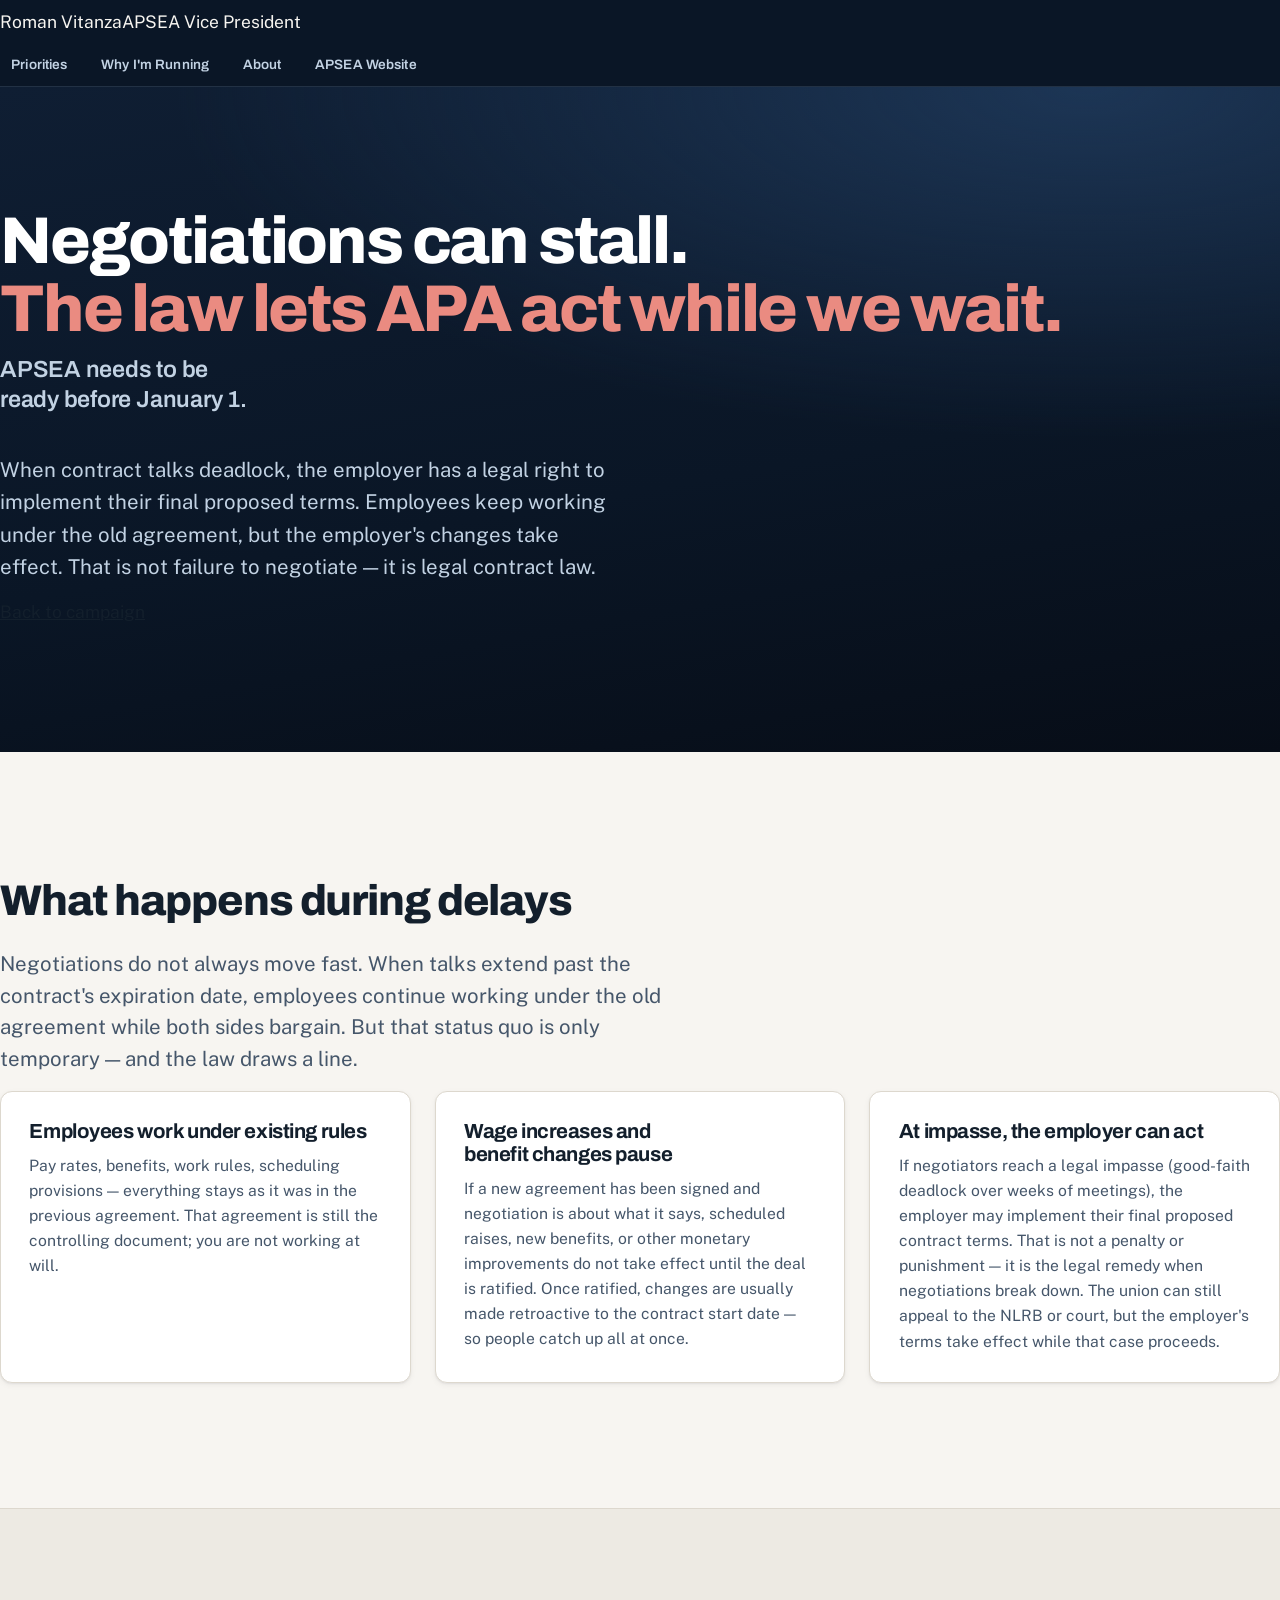
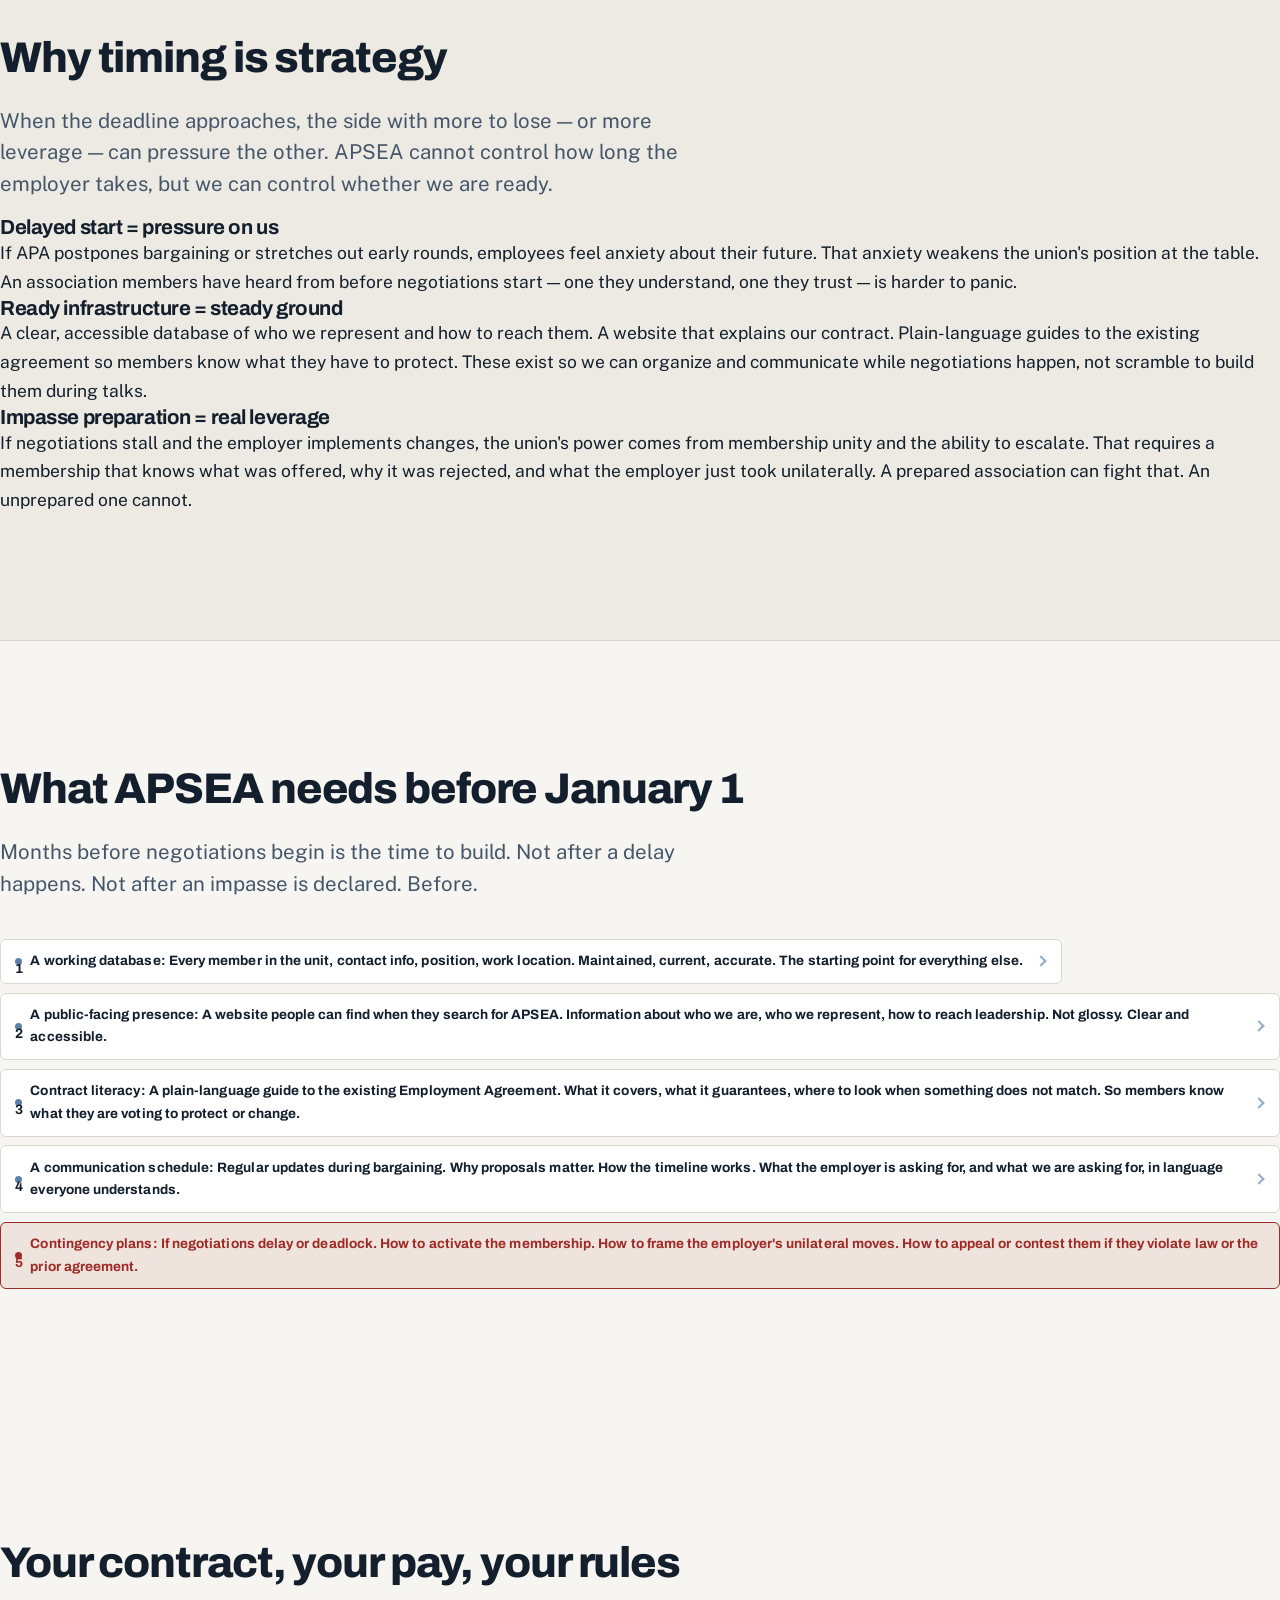
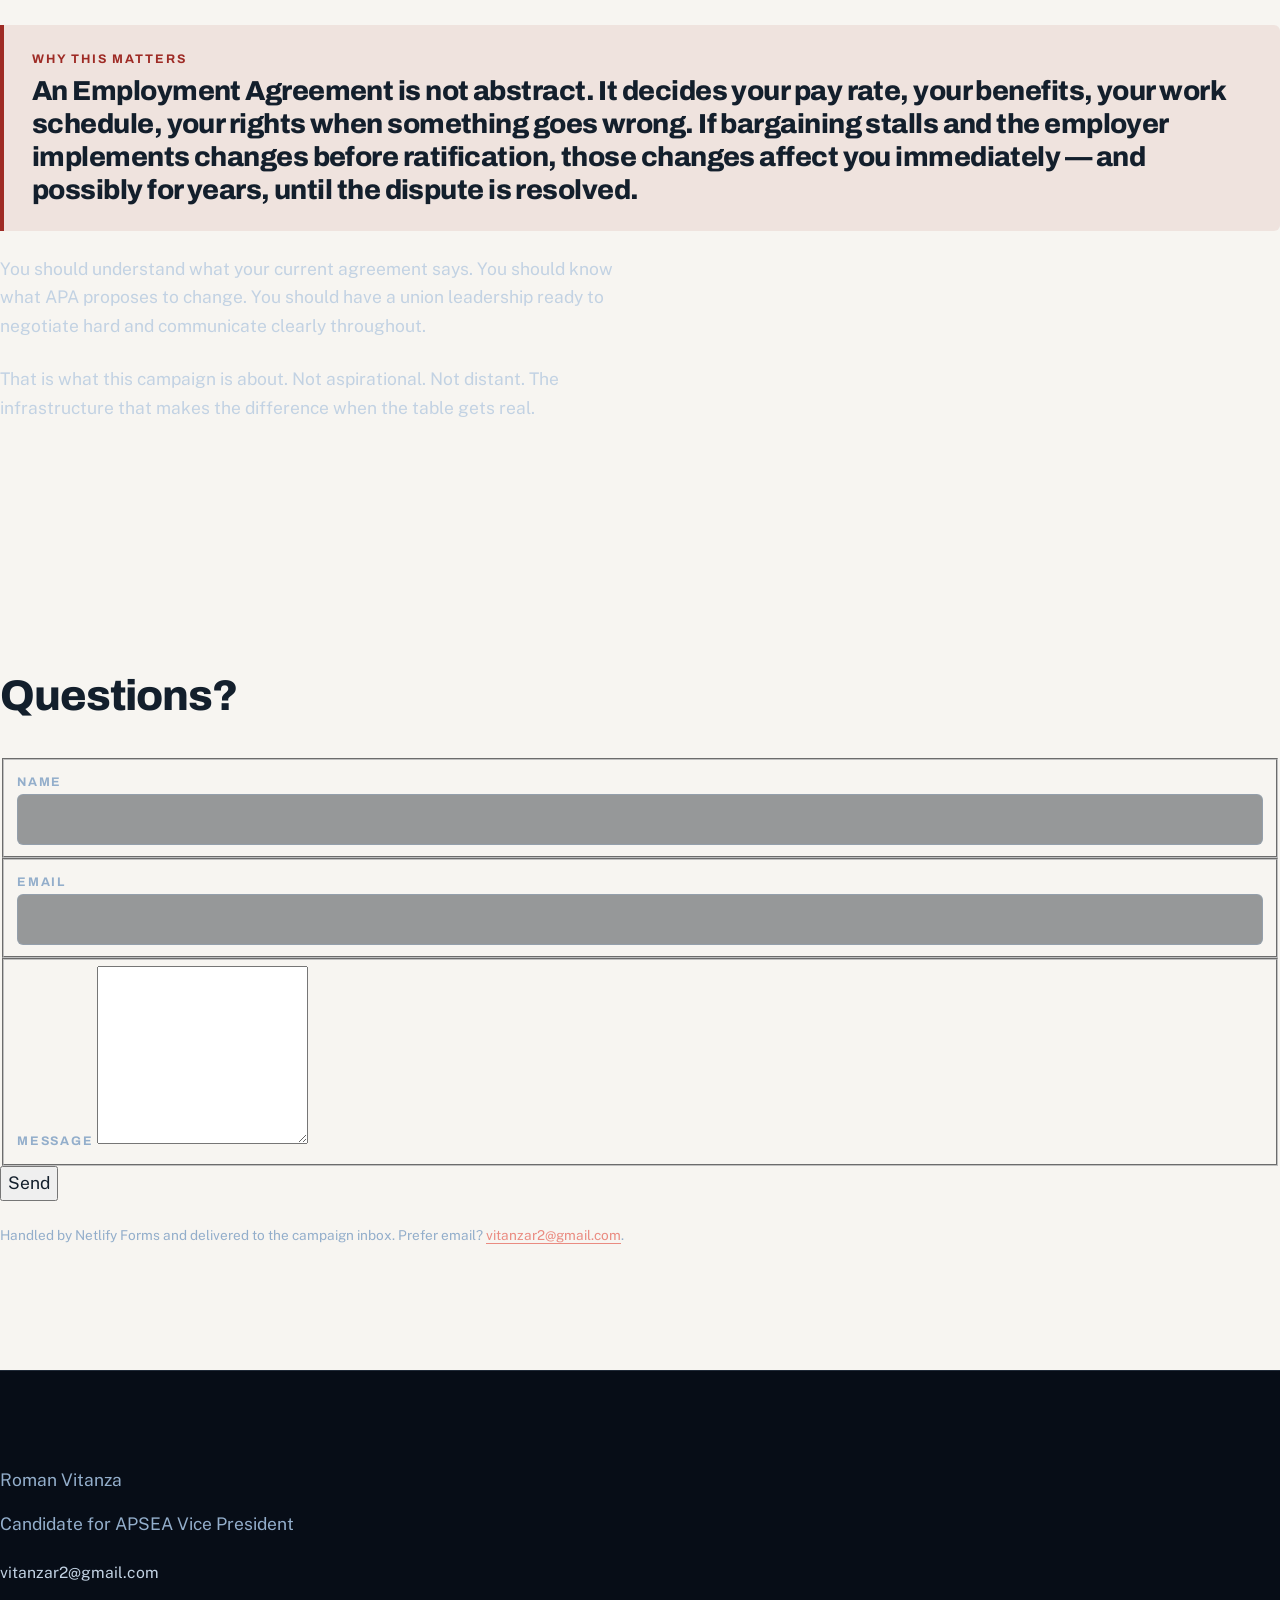
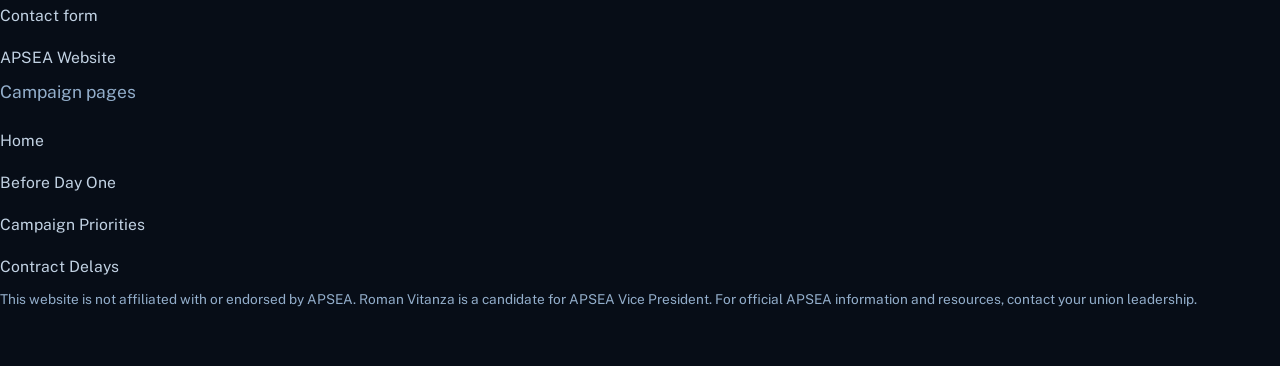
==== contract-delays.html @ aa98a687 "Add contract delays and impasse page New page explaining what happens when contract negotiations sta" ====
<!DOCTYPE html>
<html lang="en">
<head>
  <meta charset="utf-8">
  <meta name="viewport" content="width=device-width, initial-scale=1">
  <title>Contract Delays and Legal Impasse | Roman Vitanza for APSEA Vice President</title>
  <meta name="description" content="What happens when APA delays contract negotiations. How the law works when negotiations stall, and why APSEA needs to be ready.">
  <link rel="canonical" href="https://romanforapsea.org/contract-delays.html">

  <meta property="og:title" content="Contract Delays and Legal Impasse | Roman Vitanza for APSEA Vice President">
  <meta property="og:description" content="What happens when APA delays contract negotiations. How the law works when negotiations stall, and why APSEA needs to be ready.">
  <meta property="og:type" content="website">
  <meta property="og:url" content="https://romanforapsea.org/contract-delays.html">
  <meta property="og:image" content="https://romanforapsea.org/og-image.png">
  <meta name="twitter:card" content="summary_large_image">
  <meta name="twitter:image" content="https://romanforapsea.org/og-image.png">

  <link rel="preconnect" href="https://fonts.googleapis.com">
  <link rel="preconnect" href="https://fonts.gstatic.com" crossorigin>
  <link href="https://fonts.googleapis.com/css2?family=Archivo:wght@600;700;800&family=Public+Sans:ital,wght@0,400;0,500;0,600;0,700;1,400&display=swap" rel="stylesheet">
  <link rel="stylesheet" href="style.css">

  <script>
    document.documentElement.classList.add('js');
  </script>
</head>
<body>

<header class="site-header" data-site-header>
  <div class="site-header__content">
    <div class="site-header__brand">
      <a href="index.html" class="brand">
        Roman Vitanza
        <span class="brand__context">APSEA Vice President</span>
      </a>
    </div>
    <button class="nav-toggle" data-nav-toggle aria-expanded="false" aria-controls="primary-nav">
      <span class="nav-toggle__label">Menu</span>
    </button>
    <nav class="primary-nav" data-primary-nav id="primary-nav">
      <div class="primary-nav__scrim" data-nav-scrim hidden></div>
      <ul class="primary-nav__list">
        <li><a href="index.html#priorities" class="primary-nav__link">Priorities</a></li>
        <li><a href="index.html#why-im-running" class="primary-nav__link">Why I'm Running</a></li>
        <li><a href="index.html#about" class="primary-nav__link">About</a></li>
        <li><a href="visibility.html" class="primary-nav__link">APSEA Website</a></li>
      </ul>
    </nav>
  </div>
  <div class="progress-bar" data-scroll-progress></div>
</header>

<main id="main-content">

  <section class="hero" id="top">
    <div class="hero__content">
      <h1 class="hero__heading" id="page-heading">
        Negotiations can stall.
        <span>The law lets APA act while we wait.</span>
        <span class="hero__coda">APSEA needs to be ready before January 1.</span>
      </h1>
      <p class="hero__lede">
        When contract talks deadlock, the employer has a legal right to implement their final
        proposed terms. Employees keep working under the old agreement, but the employer&#39;s
        changes take effect. That is not failure to negotiate — it is legal contract law.
      </p>
      <a href="index.html" class="button button--primary">Back to campaign</a>
    </div>
  </section>

  <section class="section section--paper" id="what-happens" data-reveal>
    <div class="section__wrapper">
      <h2 class="section__title">What happens during delays</h2>
      <p class="section__lede">
        Negotiations do not always move fast. When talks extend past the contract&#39;s expiration
        date, employees continue working under the old agreement while both sides bargain. But
        that status quo is only temporary — and the law draws a line.
      </p>
      <div class="foundation">
        <div class="foundation__item">
          <h3 class="foundation__head">Employees work under existing rules</h3>
          <p class="foundation__copy">
            Pay rates, benefits, work rules, scheduling provisions — everything stays as it was in
            the previous agreement. That agreement is still the controlling document; you are not
            working at will.
          </p>
        </div>
        <div class="foundation__item">
          <h3 class="foundation__head">Wage increases and benefit changes pause</h3>
          <p class="foundation__copy">
            If a new agreement has been signed and negotiation is about what it says, scheduled
            raises, new benefits, or other monetary improvements do not take effect until the deal
            is ratified. Once ratified, changes are usually made retroactive to the contract start
            date — so people catch up all at once.
          </p>
        </div>
        <div class="foundation__item">
          <h3 class="foundation__head">At impasse, the employer can act</h3>
          <p class="foundation__copy">
            If negotiators reach a legal impasse (good-faith deadlock over weeks of meetings), the
            employer may implement their final proposed contract terms. That is not a penalty or
            punishment — it is the legal remedy when negotiations break down. The union can still
            appeal to the NLRB or court, but the employer&#39;s terms take effect while that case
            proceeds.
          </p>
        </div>
      </div>
    </div>
  </section>

  <section class="section section--alt" id="why-timing-matters" data-reveal>
    <div class="section__wrapper">
      <h2 class="section__title">Why timing is strategy</h2>
      <p class="section__lede">
        When the deadline approaches, the side with more to lose — or more leverage — can
        pressure the other. APSEA cannot control how long the employer takes, but we can control
        whether we are ready.
      </p>
      <div class="cards">
        <div class="card">
          <h3 class="card__title">Delayed start = pressure on us</h3>
          <p class="card__copy">
            If APA postpones bargaining or stretches out early rounds, employees feel anxiety
            about their future. That anxiety weakens the union&#39;s position at the table. An
            association members have heard from before negotiations start — one they understand,
            one they trust — is harder to panic.
          </p>
        </div>
        <div class="card">
          <h3 class="card__title">Ready infrastructure = steady ground</h3>
          <p class="card__copy">
            A clear, accessible database of who we represent and how to reach them. A website
            that explains our contract. Plain-language guides to the existing agreement so
            members know what they have to protect. These exist so we can organize and communicate
            while negotiations happen, not scramble to build them during talks.
          </p>
        </div>
        <div class="card">
          <h3 class="card__title">Impasse preparation = real leverage</h3>
          <p class="card__copy">
            If negotiations stall and the employer implements changes, the union&#39;s power comes
            from membership unity and the ability to escalate. That requires a membership that
            knows what was offered, why it was rejected, and what the employer just took unilaterally.
            A prepared association can fight that. An unprepared one cannot.
          </p>
        </div>
      </div>
    </div>
  </section>

  <section class="section section--paper" id="apsea-readiness" data-reveal>
    <div class="section__wrapper">
      <h2 class="section__title">What APSEA needs before January 1</h2>
      <p class="section__lede">
        Months before negotiations begin is the time to build. Not after a delay happens. Not
        after an impasse is declared. Before.
      </p>
      <ol class="flow">
        <li class="flow__step">
          <span class="flow__dot" aria-hidden="true">1</span>
          <span class="flow__text">
            <strong>A working database:</strong> Every member in the unit, contact info, position,
            work location. Maintained, current, accurate. The starting point for everything else.
          </span>
        </li>
        <li class="flow__step">
          <span class="flow__dot" aria-hidden="true">2</span>
          <span class="flow__text">
            <strong>A public-facing presence:</strong> A website people can find when they search
            for APSEA. Information about who we are, who we represent, how to reach leadership.
            Not glossy. Clear and accessible.
          </span>
        </li>
        <li class="flow__step">
          <span class="flow__dot" aria-hidden="true">3</span>
          <span class="flow__text">
            <strong>Contract literacy:</strong> A plain-language guide to the existing Employment
            Agreement. What it covers, what it guarantees, where to look when something does not
            match. So members know what they are voting to protect or change.
          </span>
        </li>
        <li class="flow__step">
          <span class="flow__dot" aria-hidden="true">4</span>
          <span class="flow__text">
            <strong>A communication schedule:</strong> Regular updates during bargaining. Why
            proposals matter. How the timeline works. What the employer is asking for, and what
            we are asking for, in language everyone understands.
          </span>
        </li>
        <li class="flow__step flow__step--end">
          <span class="flow__dot" aria-hidden="true">5</span>
          <span class="flow__text">
            <strong>Contingency plans:</strong> If negotiations delay or deadlock. How to activate
            the membership. How to frame the employer&#39;s unilateral moves. How to appeal or
            contest them if they violate law or the prior agreement.
          </span>
        </li>
      </ol>
    </div>
  </section>

  <section class="section section--navy" id="the-stakes" data-reveal>
    <div class="section__wrapper">
      <h2 class="section__title section__title--onLight">Your contract, your pay, your rules</h2>
      <div class="takeaway">
        <span class="takeaway__label">Why this matters</span>
        <span class="takeaway__text">
          An Employment Agreement is not abstract. It decides your pay rate, your benefits, your
          work schedule, your rights when something goes wrong. If bargaining stalls and the
          employer implements changes before ratification, those changes affect you immediately —
          and possibly for years, until the dispute is resolved.
        </span>
      </div>
      <p class="matters__copy">
        You should understand what your current agreement says. You should know what APA
        proposes to change. You should have a union leadership ready to negotiate hard and
        communicate clearly throughout.
      </p>
      <p class="matters__copy">
        That is what this campaign is about. Not aspirational. Not distant. The infrastructure
        that makes the difference when the table gets real.
      </p>
    </div>
  </section>

  <section class="section section--paper" id="contact" data-reveal>
    <div class="section__wrapper">
      <h2 class="section__title">Questions?</h2>
      <form class="form" data-form method="POST" netlify-honeypot="bot-field" data-netlify="true" name="contact-form">
        <input type="hidden" name="form-name" value="contact-form">
        <input type="hidden" name="bot-field">
        <input type="hidden" name="subject" value="Message from campaign website" data-form-subject-field>
        <input type="hidden" name="topic" value="" data-form-topic-field>

        <fieldset class="form__group">
          <label for="field-name" class="form__label">Name</label>
          <input id="field-name" class="form__input" type="text" name="name" required data-form-first-field>
        </fieldset>

        <fieldset class="form__group">
          <label for="field-email" class="form__label">Email</label>
          <input id="field-email" class="form__input" type="email" name="email" required>
        </fieldset>

        <fieldset class="form__group">
          <label for="field-message" class="form__label">Message</label>
          <textarea id="field-message" class="form__textarea" name="message" rows="6" required></textarea>
        </fieldset>

        <button type="submit" class="button button--primary">Send</button>
        <p class="form__status" data-form-status role="status" aria-live="polite"></p>

        <p class="form__fine">
          Handled by Netlify Forms and delivered to the campaign inbox. Prefer email?
          <a href="mailto:vitanzar2@gmail.com">vitanzar2@gmail.com</a>.
        </p>
      </form>
    </div>
  </section>

</main>

<footer class="site-footer">
  <div class="site-footer__content">
    <div class="site-footer__section">
      <p class="site-footer__heading">Roman Vitanza</p>
      <p class="site-footer__text">Candidate for APSEA Vice President</p>
      <ul class="site-footer__links">
        <li><a href="mailto:vitanzar2@gmail.com">vitanzar2@gmail.com</a></li>
        <li><a href="index.html#contact-form">Contact form</a></li>
        <li><a href="visibility.html">APSEA Website</a></li>
      </ul>
    </div>
    <div class="site-footer__section">
      <p class="site-footer__heading">Campaign pages</p>
      <ul class="site-footer__links">
        <li><a href="index.html">Home</a></li>
        <li><a href="index.html#before-day-one">Before Day One</a></li>
        <li><a href="index.html#priorities">Campaign Priorities</a></li>
        <li><a href="contract-delays.html">Contract Delays</a></li>
      </ul>
    </div>
  </div>
  <div class="site-footer__legal">
    <p>
      This website is not affiliated with or endorsed by APSEA. Roman Vitanza is a candidate
      for APSEA Vice President. For official APSEA information and resources, contact your
      union leadership.
    </p>
  </div>
</footer>

<script src="script.js"></script>

</body>
</html>
---- style.css ----
/* ==========================================================================
   Roman Vitanza for APSEA Vice President — campaign site styles

   TABLE OF CONTENTS
   01. Design tokens (:root)
   02. Reset & base
   03. Typography scale
   04. Layout: container, sections, surfaces
   05. Shared components: eyebrow, buttons, chips, takeaway, quote
   06. Skip link & scroll progress
   07. Site header & primary navigation
   08. Hero & deadline board
   09. Before Day One
   10. Priorities (incl. flow diagram, audiences)
   11. Why this matters (chain)
   12. Why I'm running (bio + rotating portrait)
   13. What to expect
   14. Closing CTA & contact form
   15. Footer
   16. Visibility page (visibility.html)
   17. Reveal-on-scroll animation
   18. Responsive breakpoints
   19. Reduced motion, forced colors, print
   ========================================================================== */


/* ==========================================================================
   01. DESIGN TOKENS
   Change the palette here — everything else reads from these.
   ========================================================================== */

:root {
  /* --- Core palette: deep navy, warm off-white, steel blue, restrained red --- */
  --c-navy-950: #070d17;
  --c-navy-900: #0a1626;
  --c-navy-800: #0f1e33;
  --c-navy-700: #16294a;
  --c-navy-600: #1f3a5c;

  --c-steel-600: #2f4d6e;
  --c-steel-500: #3d6086;
  --c-steel-400: #5b81a8;
  --c-steel-300: #93aecb;
  --c-steel-200: #c2d2e3;

  --c-paper: #f7f5f1;
  --c-paper-alt: #edeae3;
  --c-paper-line: #ddd8ce;

  --c-ink: #131f2c;
  --c-ink-soft: #45566a;
  --c-ink-faint: #6c7c8f;

  /* Chart fills. Validated as a categorical pair against the paper
     surface: lightness band, chroma floor, CVD separation (ΔE 17.7
     protan), normal-vision separation, and 3:1 contrast all pass.
     --c-chart-peer is a more saturated step than --c-steel-500, which
     reads as grey at mark size. */
  --c-chart-peer: #2f5d94;
  --c-chart-us: #9e2b25;

  --c-accent: #9e2b25;          /* accent on light surfaces */
  --c-accent-strong: #b8352d;   /* hover / emphasis */
  --c-accent-on-dark: #ea8b81;  /* accessible accent text on navy */
  --c-accent-tint: rgba(158, 43, 37, 0.09);

  /* --- Semantic roles: light surface (default) --- */
  --bg: var(--c-paper);
  --bg-raised: #ffffff;
  --fg: var(--c-ink);
  --fg-soft: var(--c-ink-soft);
  --fg-faint: var(--c-ink-faint);
  --rule: var(--c-paper-line);
  --accent: var(--c-accent);
  --focus-ring: var(--c-accent-strong);

  /* --- Typography --- */
  --font-display: 'Archivo', 'Helvetica Neue', -apple-system, BlinkMacSystemFont,
                  'Segoe UI', system-ui, sans-serif;
  --font-text: 'Public Sans', -apple-system, BlinkMacSystemFont, 'Segoe UI',
               system-ui, 'Helvetica Neue', sans-serif;

  --fs-eyebrow: clamp(0.7rem, 0.66rem + 0.18vw, 0.78rem);
  --fs-micro:   clamp(0.78rem, 0.75rem + 0.14vw, 0.85rem);
  --fs-small:   clamp(0.9rem, 0.87rem + 0.16vw, 0.98rem);
  --fs-body:    clamp(1rem, 0.96rem + 0.22vw, 1.09rem);
  --fs-lede:    clamp(1.08rem, 1rem + 0.42vw, 1.28rem);
  --fs-h4:      clamp(1.02rem, 0.97rem + 0.28vw, 1.16rem);
  --fs-h3:      clamp(1.3rem, 1.14rem + 0.72vw, 1.72rem);
  --fs-h2:      clamp(1.75rem, 1.4rem + 1.6vw, 2.9rem);
  --fs-h1:      clamp(2.35rem, 1.65rem + 3.1vw, 4.5rem);
  --fs-display: clamp(3.2rem, 2.2rem + 4.4vw, 5.6rem);

  /* --- Spacing --- */
  --space-2xs: 0.35rem;
  --space-xs: 0.6rem;
  --space-sm: 0.95rem;
  --space-md: 1.5rem;
  --space-lg: 2.35rem;
  --space-xl: 3.5rem;
  --space-2xl: clamp(3.5rem, 2.4rem + 4.4vw, 6.5rem);
  --space-3xl: clamp(4.5rem, 3rem + 6vw, 9rem);

  /* --- Structure --- */
  --container: 74rem;
  --container-narrow: 46rem;
  --gutter: clamp(1.15rem, 0.6rem + 2.4vw, 3rem);

  /* --header-min-h sizes the header itself; --header-h is the *measured*
     height that script.js writes back for scroll offsets. Keeping them
     separate stops the header from growing by its own border on resize. */
  --header-min-h: 4.5rem;
  --header-h: 4.5rem;

  --radius-sm: 3px;
  --radius: 6px;
  --radius-lg: 12px;

  --shadow-sm: 0 1px 2px rgba(10, 22, 38, 0.06),
               0 2px 6px rgba(10, 22, 38, 0.05);
  --shadow-md: 0 2px 4px rgba(10, 22, 38, 0.05),
               0 10px 26px rgba(10, 22, 38, 0.08);
  --shadow-lg: 0 4px 8px rgba(10, 22, 38, 0.06),
               0 24px 60px rgba(10, 22, 38, 0.14);

  --ease: cubic-bezier(0.22, 0.61, 0.36, 1);
  --dur-fast: 140ms;
  --dur: 240ms;
  --dur-slow: 620ms;
}

/* --- Semantic role overrides for dark (navy) surfaces --- */
.surface--navy {
  --bg: var(--c-navy-800);
  --bg-raised: rgba(255, 255, 255, 0.045);
  --fg: var(--c-paper);
  --fg-soft: var(--c-steel-200);
  --fg-faint: var(--c-steel-300);
  --rule: rgba(147, 174, 203, 0.24);
  --accent: var(--c-accent-on-dark);
  --focus-ring: #f6b3ab;

  background-color: var(--c-navy-800);
  color: var(--fg);
}


/* ==========================================================================
   02. RESET & BASE
   ========================================================================== */

*,
*::before,
*::after { box-sizing: border-box; }

html {
  -webkit-text-size-adjust: 100%;
  scroll-behavior: smooth;
  scroll-padding-top: calc(var(--header-h) + 1.25rem);
}

body {
  margin: 0;
  background-color: var(--c-paper);
  color: var(--c-ink);
  font-family: var(--font-text);
  font-size: var(--fs-body);
  font-weight: 400;
  line-height: 1.65;
  -webkit-font-smoothing: antialiased;
  -moz-osx-font-smoothing: grayscale;
  overflow-wrap: break-word;
}

/* Locks background scrolling while the mobile menu is open */
body.is-nav-open { overflow: hidden; }

img,
svg { display: block; max-width: 100%; }

img { height: auto; }

ul, ol { margin: 0; padding: 0; list-style: none; }

p { margin: 0 0 var(--space-sm); }
p:last-child { margin-bottom: 0; }

h1, h2, h3, h4 {
  margin: 0;
  font-family: var(--font-display);
  font-weight: 700;
  line-height: 1.12;
  letter-spacing: -0.021em;
  text-wrap: balance;
}

blockquote, figure { margin: 0; }

a { color: inherit; }

button,
input,
select,
textarea {
  font: inherit;
  color: inherit;
}

/* --- Focus: always visible, adapts to surface --- */
:focus-visible {
  outline: 3px solid var(--focus-ring);
  outline-offset: 3px;
  border-radius: 2px;
}
:focus:not(:focus-visible) { outline: none; }

::selection {
  background: var(--c-accent);
  color: #fff;
}

.visually-hidden {
  position: absolute !important;
  width: 1px; height: 1px;
  margin: -1px; padding: 0;
  overflow: hidden;
  clip: rect(0 0 0 0);
  clip-path: inset(50%);
  white-space: nowrap;
  border: 0;
}


/* ==========================================================================
   03. TYPOGRAPHY SCALE
   ========================================================================== */

.section__title {
  font-size: var(--fs-h2);
  font-weight: 800;
  letter-spacing: -0.026em;
  color: var(--fg);
}

.section__lede {
  margin-top: var(--space-md);
  max-width: 54ch;
  font-size: var(--fs-lede);
  line-height: 1.55;
  color: var(--fg-soft);
}

.section__head {
  max-width: var(--container-narrow);
  margin-bottom: clamp(2.5rem, 1.8rem + 2.8vw, 4.5rem);
}

.section__head--center {
  margin-inline: auto;
  text-align: center;
}
.section__head--center .section__lede { margin-inline: auto; }


/* ==========================================================================
   04. LAYOUT: CONTAINER, SECTIONS, SURFACES
   ========================================================================== */

.container {
  width: 100%;
  max-width: var(--container);
  margin-inline: auto;
  padding-inline: var(--gutter);
}

.section {
  position: relative;
  padding-block: var(--space-3xl);
}

/* Alternating backgrounds */
.section--paper { background-color: var(--c-paper); }
.section--alt {
  background-color: var(--c-paper-alt);
  border-block: 1px solid var(--c-paper-line);
}

/* Subtle technical-drawing grid used on navy surfaces */
.blueprint {
  position: absolute;
  inset: 0;
  pointer-events: none;
  background-image:
    linear-gradient(to right, rgba(147, 174, 203, 0.075) 1px, transparent 1px),
    linear-gradient(to bottom, rgba(147, 174, 203, 0.075) 1px, transparent 1px);
  background-size: 72px 72px;
  -webkit-mask-image: radial-gradient(120% 90% at 78% 12%, #000 0%, transparent 72%);
          mask-image: radial-gradient(120% 90% at 78% 12%, #000 0%, transparent 72%);
}

.surface--navy > .container { position: relative; z-index: 1; }


/* ==========================================================================
   05. SHARED COMPONENTS
   ========================================================================== */

/* --- Eyebrow / placard label ------------------------------------------- */
.eyebrow {
  display: flex;
  align-items: center;
  gap: 0.7rem;
  margin: 0 0 var(--space-md);
  font-family: var(--font-display);
  font-size: var(--fs-eyebrow);
  font-weight: 700;
  letter-spacing: 0.16em;
  text-transform: uppercase;
  color: var(--c-accent);
}

.eyebrow::before {
  content: "";
  flex: 0 0 auto;
  width: 1.9rem;
  height: 2px;
  background: currentColor;
}

.eyebrow--onDark { color: var(--c-accent-on-dark); }

.section__head--center .eyebrow { justify-content: center; }


/* --- Buttons ----------------------------------------------------------- */
.btn {
  --btn-bg: transparent;
  --btn-fg: currentColor;
  --btn-border: currentColor;

  display: inline-flex;
  align-items: center;
  justify-content: center;
  gap: 0.55rem;
  min-height: 3rem;                 /* comfortable tap target */
  padding: 0.78rem 1.6rem;
  border: 1.5px solid var(--btn-border);
  border-radius: var(--radius);
  background: var(--btn-bg);
  color: var(--btn-fg);
  font-family: var(--font-display);
  font-size: var(--fs-small);
  font-weight: 700;
  letter-spacing: 0.015em;
  text-decoration: none;
  text-align: center;
  cursor: pointer;
  transition:
    background-color var(--dur) var(--ease),
    border-color var(--dur) var(--ease),
    color var(--dur) var(--ease),
    transform var(--dur-fast) var(--ease),
    box-shadow var(--dur) var(--ease);
}

.btn--accent {
  --btn-bg: var(--c-accent);
  --btn-fg: #fff;
  --btn-border: var(--c-accent);
  box-shadow: var(--shadow-sm);
}
.btn--accent:hover {
  --btn-bg: var(--c-accent-strong);
  --btn-border: var(--c-accent-strong);
  transform: translateY(-2px);
  box-shadow: var(--shadow-md);
}
.btn--accent:active { transform: translateY(0); }

.btn--ghost {
  --btn-bg: transparent;
  --btn-fg: var(--fg);
  --btn-border: var(--rule);
}
.btn--ghost:hover {
  --btn-border: var(--accent);
  --btn-fg: var(--accent);
  transform: translateY(-2px);
}
.btn--ghost:active { transform: translateY(0); }

.btn--sm {
  min-height: 2.6rem;
  padding: 0.55rem 1.15rem;
  font-size: var(--fs-micro);
}

.btn--block { width: 100%; }


/* --- Chips ------------------------------------------------------------- */
.chips {
  display: flex;
  flex-wrap: wrap;
  gap: 0.6rem;
  margin-top: var(--space-md);
}

.chip {
  padding: 0.42rem 0.9rem;
  border: 1px solid var(--c-accent);
  border-radius: 100px;
  background: var(--c-accent-tint);
  color: var(--c-accent);
  font-family: var(--font-display);
  font-size: var(--fs-micro);
  font-weight: 700;
  letter-spacing: 0.03em;
}


/* --- Key takeaway ------------------------------------------------------ */
.takeaway {
  display: flex;
  flex-direction: column;
  gap: 0.35rem;
  margin-top: var(--space-lg);
  padding: var(--space-md) var(--space-md) var(--space-md) calc(var(--space-md) + 4px);
  border-left: 4px solid var(--c-accent);
  border-radius: 0 var(--radius) var(--radius) 0;
  background: var(--c-accent-tint);
}

.takeaway__label {
  font-family: var(--font-display);
  font-size: var(--fs-eyebrow);
  font-weight: 700;
  letter-spacing: 0.16em;
  text-transform: uppercase;
  color: var(--c-accent);
}

.takeaway__text {
  font-family: var(--font-display);
  font-size: var(--fs-h3);
  font-weight: 800;
  letter-spacing: -0.02em;
  line-height: 1.2;
  color: var(--c-ink);
}


/* --- Pull quote -------------------------------------------------------- */
.quote {
  position: relative;
  margin: var(--space-lg) 0;
  padding: var(--space-lg) var(--space-lg) var(--space-lg) calc(var(--space-lg) + 0.5rem);
  border: 1px solid var(--rule);
  border-left: 4px solid var(--c-accent);
  border-radius: 0 var(--radius-lg) var(--radius-lg) 0;
  background: var(--bg-raised);
  box-shadow: var(--shadow-sm);
}

.quote p {
  font-family: var(--font-display);
  font-size: var(--fs-h3);
  font-weight: 700;
  font-style: normal;
  letter-spacing: -0.021em;
  line-height: 1.28;
  color: var(--c-ink);
  text-wrap: balance;
}


/* ==========================================================================
   06. SKIP LINK & SCROLL PROGRESS
   ========================================================================== */

.skip-link {
  position: fixed;
  top: 0.6rem;
  left: 50%;
  z-index: 200;
  padding: 0.7rem 1.3rem;
  border-radius: var(--radius);
  background: var(--c-navy-800);
  color: var(--c-paper);
  font-family: var(--font-display);
  font-size: var(--fs-micro);
  font-weight: 700;
  text-decoration: none;
  box-shadow: var(--shadow-lg);
  transform: translate(-50%, -180%);
  transition: transform var(--dur) var(--ease);
}
.skip-link:focus { transform: translate(-50%, 0); }

.scroll-progress {
  position: fixed;
  top: 0; left: 0; right: 0;
  z-index: 120;
  height: 3px;
  background: transparent;
  pointer-events: none;
}

.scroll-progress__bar {
  display: block;
  width: 100%;
  height: 100%;
  background: linear-gradient(90deg, var(--c-accent), var(--c-accent-strong));
  transform: scaleX(0);
  transform-origin: 0 50%;
  will-change: transform;
}


/* ==========================================================================
   07. SITE HEADER & PRIMARY NAVIGATION
   ========================================================================== */

.site-header {
  position: sticky;
  top: 0;
  z-index: 100;
  background: var(--c-navy-900);
  border-bottom: 1px solid rgba(147, 174, 203, 0.18);
  color: var(--c-paper);
  transition: background-color var(--dur) var(--ease),
              box-shadow var(--dur) var(--ease),
              border-color var(--dur) var(--ease);
}

.site-header.is-stuck {
  box-shadow: 0 6px 24px rgba(7, 13, 23, 0.35);
}

/* Once the header overlaps page content, let that content show through. */
@supports (backdrop-filter: blur(10px)) or (-webkit-backdrop-filter: blur(10px)) {
  .site-header.is-stuck {
    background: rgba(10, 22, 38, 0.86);
    -webkit-backdrop-filter: blur(14px) saturate(140%);
            backdrop-filter: blur(14px) saturate(140%);
  }
}

.site-header__inner {
  display: flex;
  align-items: center;
  justify-content: space-between;
  gap: var(--space-md);
  min-height: var(--header-min-h);
}

/* --- Brand ------------------------------------------------------------- */
.brand {
  display: inline-flex;
  align-items: center;
  flex: 0 1 auto;
  min-width: 0;
  /* Without the old mark this collapsed to the height of one line of text.
     The wordmark is the header's home link, so it keeps a real tap target. */
  min-height: 2.75rem;
  text-decoration: none;
  color: inherit;
}

.brand__text {
  display: flex;
  flex-direction: column;
  min-width: 0;
  line-height: 1.15;
}

.brand__name {
  font-family: var(--font-display);
  font-size: 0.98rem;
  font-weight: 800;
  letter-spacing: -0.012em;
  white-space: nowrap;
}

.brand__role {
  font-size: 0.7rem;
  font-weight: 500;
  letter-spacing: 0.075em;
  text-transform: uppercase;
  color: var(--c-steel-300);
  white-space: nowrap;
}

/* --- Nav toggle (mobile) ----------------------------------------------- */
.nav-toggle {
  display: none;
  align-items: center;
  gap: 0.55rem;
  min-height: 2.9rem;
  padding: 0.5rem 0.85rem;
  border: 1.5px solid rgba(147, 174, 203, 0.35);
  border-radius: var(--radius);
  background: transparent;
  color: var(--c-paper);
  font-family: var(--font-display);
  font-size: var(--fs-micro);
  font-weight: 700;
  letter-spacing: 0.08em;
  text-transform: uppercase;
  cursor: pointer;
  transition: border-color var(--dur) var(--ease), background-color var(--dur) var(--ease);
}
.nav-toggle:hover { border-color: var(--c-accent-on-dark); }

.nav-toggle__box {
  position: relative;
  display: block;
  width: 18px;
  height: 12px;
}

.nav-toggle__bar {
  position: absolute;
  left: 0;
  width: 100%;
  height: 2px;
  border-radius: 2px;
  background: currentColor;
  transition: transform var(--dur) var(--ease), opacity var(--dur-fast) var(--ease);
}
.nav-toggle__bar:nth-child(1) { top: 0; }
.nav-toggle__bar:nth-child(2) { top: 5px; }
.nav-toggle__bar:nth-child(3) { top: 10px; }

.nav-toggle[aria-expanded="true"] .nav-toggle__bar:nth-child(1) { transform: translateY(5px) rotate(45deg); }
.nav-toggle[aria-expanded="true"] .nav-toggle__bar:nth-child(2) { opacity: 0; }
.nav-toggle[aria-expanded="true"] .nav-toggle__bar:nth-child(3) { transform: translateY(-5px) rotate(-45deg); }

/* --- Primary nav ------------------------------------------------------- */
.primary-nav {
  display: flex;
  align-items: center;
  gap: clamp(0.5rem, 1.4vw, 1.4rem);
}

.primary-nav__list {
  display: flex;
  align-items: center;
  gap: clamp(0.15rem, 0.9vw, 0.7rem);
}

.primary-nav__link {
  position: relative;
  display: inline-flex;
  align-items: center;
  min-height: 2.6rem;
  padding: 0.4rem 0.7rem;
  border-radius: var(--radius-sm);
  font-family: var(--font-display);
  font-size: var(--fs-micro);
  font-weight: 600;
  letter-spacing: 0.01em;
  color: var(--c-steel-200);
  text-decoration: none;
  white-space: nowrap;
  transition: color var(--dur) var(--ease);
}

.primary-nav__link::after {
  content: "";
  position: absolute;
  left: 0.7rem;
  right: 0.7rem;
  bottom: 0.15rem;
  height: 2px;
  background: var(--c-accent-on-dark);
  transform: scaleX(0);
  transform-origin: 0 50%;
  transition: transform var(--dur) var(--ease);
}

.primary-nav__link:hover { color: #fff; }
.primary-nav__link:hover::after { transform: scaleX(1); }

.primary-nav__link.is-active {
  color: #fff;
}
.primary-nav__link.is-active::after { transform: scaleX(1); }

.primary-nav__cta { margin-left: 0.35rem; }

/* Scrim behind the open mobile menu */
.nav-scrim {
  position: fixed;
  inset: 0;
  z-index: 90;
  background: rgba(7, 13, 23, 0.55);
  opacity: 0;
  transition: opacity var(--dur) var(--ease);
}
.nav-scrim[hidden] { display: none; }
.nav-scrim.is-visible { opacity: 1; }


/* ==========================================================================
   08. HERO & DEADLINE BOARD
   ========================================================================== */

.hero {
  position: relative;
  overflow: hidden;
  padding-block: clamp(3.5rem, 2rem + 7vw, 7.5rem) var(--space-3xl);
  background:
    radial-gradient(115% 85% at 85% 0%, rgba(31, 58, 92, 0.85) 0%, transparent 62%),
    linear-gradient(170deg, var(--c-navy-800) 0%, var(--c-navy-900) 58%, var(--c-navy-950) 100%);
}

.hero__inner {
  position: relative;
  z-index: 1;
  display: grid;
  grid-template-columns: minmax(0, 1.55fr) minmax(0, 1fr);
  gap: clamp(2.5rem, 1rem + 5vw, 5rem);
  align-items: start;
}

.hero__heading {
  font-size: var(--fs-h1);
  font-weight: 800;
  letter-spacing: -0.033em;
  line-height: 1.03;
  color: #fff;
}

.hero__heading span {
  display: block;
  color: var(--c-accent-on-dark);
}

.hero__lede {
  max-width: 48ch;
  margin-top: var(--space-lg);
  font-size: var(--fs-lede);
  line-height: 1.58;
  color: var(--c-steel-200);
}

.hero__actions {
  display: flex;
  flex-wrap: wrap;
  gap: var(--space-sm);
  margin-top: var(--space-xl);
}

.hero__facts {
  display: grid;
  gap: 0.05rem;
  margin-top: var(--space-xl);
  padding-top: var(--space-md);
  border-top: 1px solid rgba(147, 174, 203, 0.22);
}

.hero__facts li {
  display: flex;
  flex-wrap: wrap;
  gap: 0.15rem 0.85rem;
  padding-block: 0.55rem;
  font-size: var(--fs-small);
  color: var(--c-steel-200);
  border-bottom: 1px solid rgba(147, 174, 203, 0.12);
}
.hero__facts li:last-child { border-bottom: 0; }

.hero__factKey {
  flex: 0 0 6.5rem;
  font-family: var(--font-display);
  font-size: var(--fs-eyebrow);
  font-weight: 700;
  letter-spacing: 0.14em;
  text-transform: uppercase;
  color: var(--c-steel-300);
  padding-top: 0.16rem;
}

/* --- Deadline board ---------------------------------------------------- */
.deadline {
  position: relative;
  padding: clamp(1.5rem, 1rem + 1.6vw, 2.2rem);
  border: 1px solid rgba(147, 174, 203, 0.28);
  border-radius: var(--radius-lg);
  background:
    linear-gradient(180deg, rgba(31, 58, 92, 0.5) 0%, rgba(10, 22, 38, 0.62) 100%);
  box-shadow: inset 0 1px 0 rgba(255, 255, 255, 0.06),
              0 24px 60px rgba(5, 10, 18, 0.5);
}

.deadline::before {
  content: "";
  position: absolute;
  top: -1px; left: 1.5rem; right: 1.5rem;
  height: 2px;
  background: linear-gradient(90deg, transparent, var(--c-accent-strong), transparent);
}

.deadline__label {
  margin: 0;
  font-family: var(--font-display);
  font-size: var(--fs-eyebrow);
  font-weight: 700;
  letter-spacing: 0.17em;
  text-transform: uppercase;
  color: var(--c-steel-300);
}

.deadline__readout {
  display: flex;
  align-items: baseline;
  gap: 0.6rem;
  margin: 0.4rem 0 0;
}

.deadline__count {
  font-family: var(--font-display);
  font-size: var(--fs-display);
  font-weight: 800;
  font-variant-numeric: tabular-nums;
  letter-spacing: -0.045em;
  line-height: 0.92;
  color: #fff;
}

.deadline__unit {
  font-family: var(--font-display);
  font-size: var(--fs-h4);
  font-weight: 700;
  letter-spacing: 0.05em;
  text-transform: uppercase;
  color: var(--c-accent-on-dark);
}

/* Shown when the count reaches zero */
.deadline__count.is-today {
  font-size: var(--fs-h2);
  letter-spacing: -0.028em;
  line-height: 1.05;
}

.deadline__date {
  margin: 0.6rem 0 0;
  font-size: var(--fs-small);
  font-variant-numeric: tabular-nums;
  color: var(--c-steel-200);
}

.deadline__rail {
  position: relative;
  height: 6px;
  margin-top: var(--space-md);
  border-radius: 100px;
  background: rgba(147, 174, 203, 0.16);
  overflow: hidden;
}

.deadline__railFill {
  position: absolute;
  inset: 0 auto 0 0;
  width: 0;
  border-radius: 100px;
  background: linear-gradient(90deg, var(--c-steel-500), var(--c-accent-strong));
  transition: width 900ms var(--ease);
}

.deadline__railNow {
  position: absolute;
  top: 50%;
  left: 0;
  width: 2px;
  height: 14px;
  border-radius: 2px;
  background: #fff;
  transform: translate(-50%, -50%);
  box-shadow: 0 0 0 3px rgba(15, 30, 51, 0.9);
  transition: left 900ms var(--ease);
}
.deadline__railNow[hidden] { display: none; }

.deadline__foot {
  display: flex;
  justify-content: space-between;
  gap: var(--space-sm);
  margin: 0.55rem 0 0;
  font-family: var(--font-display);
  font-size: var(--fs-eyebrow);
  font-weight: 700;
  letter-spacing: 0.14em;
  text-transform: uppercase;
  color: var(--c-steel-300);
}
.deadline__footEnd { color: var(--c-accent-on-dark); }

.deadline__note {
  margin: var(--space-md) 0 0;
  padding-top: var(--space-md);
  border-top: 1px solid rgba(147, 174, 203, 0.2);
  font-size: var(--fs-small);
  line-height: 1.5;
  color: var(--c-steel-300);
}


/* ==========================================================================
   09. BEFORE DAY ONE
   ========================================================================== */

.foundation {
  display: grid;
  grid-template-columns: repeat(auto-fit, minmax(15rem, 1fr));
  gap: var(--space-md);
  counter-reset: foundation;
}

.foundation__item {
  position: relative;
  display: flex;
  flex-direction: column;
  padding: clamp(1.3rem, 0.9rem + 1.1vw, 1.9rem);
  border: 1px solid var(--c-paper-line);
  border-radius: var(--radius-lg);
  background: #fff;
  box-shadow: var(--shadow-sm);
  transition: transform var(--dur) var(--ease),
              box-shadow var(--dur) var(--ease),
              border-color var(--dur) var(--ease);
}

.foundation__item::after {
  content: "";
  position: absolute;
  inset: -1px -1px auto -1px;
  height: 3px;
  border-radius: var(--radius-lg) var(--radius-lg) 0 0;
  background: var(--c-accent);
  transform: scaleX(0);
  transform-origin: 0 50%;
  transition: transform var(--dur) var(--ease);
}

.foundation__item:hover {
  transform: translateY(-4px);
  border-color: var(--c-steel-300);
  box-shadow: var(--shadow-md);
}
.foundation__item:hover::after { transform: scaleX(1); }

.foundation__index {
  font-family: var(--font-display);
  font-size: var(--fs-eyebrow);
  font-weight: 800;
  font-variant-numeric: tabular-nums;
  letter-spacing: 0.16em;
  color: var(--c-steel-500);
}

.foundation__icon {
  display: grid;
  place-items: center;
  width: 3rem;
  height: 3rem;
  margin: var(--space-md) 0 var(--space-md);
  border: 1px solid var(--c-paper-line);
  border-radius: var(--radius);
  background: var(--c-paper);
  color: var(--c-steel-500);
}
.foundation__icon svg { width: 1.6rem; height: 1.6rem; }

.foundation__item:hover .foundation__icon {
  border-color: var(--c-accent);
  color: var(--c-accent);
}

.foundation__title {
  font-size: var(--fs-h4);
  font-weight: 700;
  letter-spacing: -0.014em;
  line-height: 1.25;
  color: var(--c-ink);
}

.foundation__copy {
  margin-top: var(--space-xs);
  font-size: var(--fs-small);
  line-height: 1.6;
  color: var(--c-ink-soft);
}

.before__pull {
  max-width: 40ch;
  margin: var(--space-2xl) 0 0;
  padding-left: var(--space-md);
  border-left: 4px solid var(--c-accent);
  font-family: var(--font-display);
  font-size: var(--fs-h3);
  font-weight: 700;
  letter-spacing: -0.02em;
  line-height: 1.25;
  color: var(--c-ink);
}


/* ==========================================================================
   10. PRIORITIES
   ========================================================================== */

.priority-list {
  display: grid;
  gap: var(--space-2xl);
}

.priority {
  display: grid;
  grid-template-columns: 5.5rem minmax(0, 1fr);
  gap: clamp(1.25rem, 0.5rem + 2vw, 2.75rem);
  align-items: start;
}

/* Alternating emphasis without breaking reading order */
.priority--flip .priority__body {
  padding: var(--space-lg) clamp(1.25rem, 0.6rem + 2vw, 2.5rem);
  border: 1px solid var(--c-paper-line);
  border-radius: var(--radius-lg);
  background: var(--c-paper);
  box-shadow: var(--shadow-sm);
}

.priority__rail {
  position: relative;
  display: flex;
  flex-direction: column;
  align-items: center;
  gap: var(--space-sm);
  align-self: stretch;
  padding-top: 0.15rem;
}

.priority__index {
  font-family: var(--font-display);
  font-size: clamp(2.1rem, 1.5rem + 2vw, 3.1rem);
  font-weight: 800;
  font-variant-numeric: tabular-nums;
  letter-spacing: -0.05em;
  line-height: 1;
  color: var(--c-accent);
}

.priority__line {
  flex: 1 1 auto;
  width: 2px;
  min-height: 2.5rem;
  border-radius: 2px;
  background: linear-gradient(180deg, var(--c-steel-300), rgba(147, 174, 203, 0));
}
.priority__line--last {
  background: linear-gradient(180deg, var(--c-steel-300), rgba(147, 174, 203, 0) 70%);
}

.priority__kicker {
  margin: 0 0 0.5rem;
  font-family: var(--font-display);
  font-size: var(--fs-eyebrow);
  font-weight: 700;
  letter-spacing: 0.17em;
  text-transform: uppercase;
  color: var(--c-steel-500);
}

.priority__title {
  font-size: var(--fs-h3);
  font-weight: 800;
  letter-spacing: -0.024em;
  line-height: 1.15;
  color: var(--c-ink);
}

.priority__copy {
  margin-top: var(--space-md);
  max-width: 62ch;
  color: var(--c-ink-soft);
}

/* --- Flow diagram (Priority 3) ----------------------------------------- */
.flow {
  display: flex;
  flex-wrap: wrap;
  align-items: stretch;
  gap: 0.55rem;
  margin-top: var(--space-lg);
}

.flow__step {
  position: relative;
  display: flex;
  align-items: center;
  gap: 0.55rem;
  padding: 0.65rem 1rem 0.65rem 0.85rem;
  border: 1px solid var(--c-paper-line);
  border-radius: var(--radius);
  background: #fff;
  font-family: var(--font-display);
  font-size: var(--fs-micro);
  font-weight: 700;
  letter-spacing: 0.005em;
  color: var(--c-ink);
}

.flow__dot {
  width: 7px;
  height: 7px;
  border-radius: 50%;
  background: var(--c-steel-400);
}

/* Connector arrows between steps */
.flow__step:not(:last-child)::after {
  content: "";
  flex: 0 0 auto;
  width: 0.5rem;
  height: 0.5rem;
  margin-left: 0.35rem;
  border-top: 2px solid var(--c-steel-300);
  border-right: 2px solid var(--c-steel-300);
  transform: rotate(45deg);
}

.flow__step--end {
  border-color: var(--c-accent);
  background: var(--c-accent-tint);
  color: var(--c-accent);
}
.flow__step--end .flow__dot { background: var(--c-accent); }

/* --- Audiences (Priority 5) -------------------------------------------- */
.audiences {
  margin-top: var(--space-lg);
  padding: var(--space-lg);
  border: 1px solid var(--c-paper-line);
  border-radius: var(--radius-lg);
  background: #fff;
}

.audiences__title {
  margin: 0 0 var(--space-md);
  font-family: var(--font-display);
  font-size: var(--fs-eyebrow);
  font-weight: 700;
  letter-spacing: 0.17em;
  text-transform: uppercase;
  color: var(--c-steel-500);
}

.audiences__list {
  display: grid;
  grid-template-columns: repeat(auto-fit, minmax(13rem, 1fr));
  gap: var(--space-md);
}

.audience {
  display: flex;
  flex-direction: column;
  gap: 0.3rem;
  padding-top: var(--space-sm);
  border-top: 2px solid var(--c-accent);
}

.audience__name {
  font-family: var(--font-display);
  font-size: var(--fs-h4);
  font-weight: 700;
  letter-spacing: -0.014em;
  line-height: 1.2;
  color: var(--c-ink);
}

.audience__note {
  font-size: var(--fs-small);
  line-height: 1.55;
  color: var(--c-ink-soft);
}


/* ==========================================================================
   11. WHY THIS MATTERS
   ========================================================================== */

.matters { overflow: hidden; }

.matters__grid {
  display: grid;
  grid-template-columns: minmax(0, 1fr) minmax(0, 1fr);
  gap: clamp(2.25rem, 1rem + 4vw, 4.5rem);
  align-items: start;
}

.matters__statement {
  font-family: var(--font-display);
  font-size: clamp(1.25rem, 1rem + 1.1vw, 1.85rem);
  font-weight: 700;
  letter-spacing: -0.023em;
  line-height: 1.28;
  color: #fff;
  text-wrap: balance;
}

.matters__copy {
  margin-top: var(--space-md);
  max-width: 56ch;
  color: var(--c-steel-200);
}

/* --- Chain ------------------------------------------------------------- */
.chain {
  display: grid;
  gap: 0;
  padding-left: 0;
}

.chain__link {
  position: relative;
  padding: var(--space-md) 0 var(--space-md) var(--space-xl);
  border-left: 2px solid rgba(147, 174, 203, 0.3);
}
.chain__link:first-child { padding-top: 0; }
.chain__link:last-child { border-left-color: transparent; }

/* Node marker on the rail */
.chain__link::before {
  content: "";
  position: absolute;
  left: -7px;
  top: var(--space-md);
  width: 12px;
  height: 12px;
  border: 2px solid var(--c-steel-400);
  border-radius: 50%;
  background: var(--c-navy-800);
}
.chain__link:first-child::before { top: 0.4rem; }

/* Keep the rail visible past the final node */
.chain__link:last-child::after {
  content: "";
  position: absolute;
  left: -2px;
  top: 0;
  width: 2px;
  height: calc(var(--space-md) + 0.35rem);
  background: rgba(147, 174, 203, 0.3);
}

.chain__link--terminal::before {
  border-color: var(--c-accent-on-dark);
  background: var(--c-accent);
  box-shadow: 0 0 0 5px rgba(184, 53, 45, 0.22);
}

.chain__step {
  font-family: var(--font-display);
  font-size: var(--fs-eyebrow);
  font-weight: 800;
  font-variant-numeric: tabular-nums;
  letter-spacing: 0.16em;
  color: var(--c-steel-300);
}

.chain__name {
  margin-top: 0.2rem;
  font-size: var(--fs-h3);
  font-weight: 800;
  letter-spacing: -0.024em;
  color: #fff;
}

.chain__link--terminal .chain__name { color: var(--c-accent-on-dark); }

.chain__note {
  margin-top: 0.35rem;
  max-width: 34ch;
  font-size: var(--fs-small);
  line-height: 1.55;
  color: var(--c-steel-300);
}


/* ==========================================================================
   12. WHY I'M RUNNING — bio + rotating portrait
   ========================================================================== */

.running__grid {
  display: grid;
  grid-template-columns: minmax(0, 1.5fr) minmax(0, 1fr);
  gap: clamp(2rem, 1rem + 4vw, 4rem);
  align-items: start;
}

.running__lead {
  font-family: var(--font-display);
  font-size: clamp(1.2rem, 1rem + 1vw, 1.65rem);
  font-weight: 700;
  letter-spacing: -0.022em;
  line-height: 1.3;
  color: var(--c-ink);
  text-wrap: balance;
}

.running__copy {
  margin-top: var(--space-md);
  max-width: 62ch;
  color: var(--c-ink-soft);
}

/* --- Biography placeholder --------------------------------------------- */
.bio {
  margin-top: var(--space-xl);
  padding: clamp(1.35rem, 1rem + 1.2vw, 2rem);
  border: 1px solid var(--c-paper-line);
  border-left: 4px solid var(--c-steel-500);
  border-radius: 0 var(--radius-lg) var(--radius-lg) 0;
  background: var(--c-paper-alt);
}

.bio__title {
  margin: 0 0 var(--space-xs);
  font-family: var(--font-display);
  font-size: var(--fs-eyebrow);
  font-weight: 700;
  letter-spacing: 0.17em;
  text-transform: uppercase;
  color: var(--c-steel-500);
}

.bio__copy {
  margin-top: var(--space-sm);
  max-width: 62ch;
  color: var(--c-ink-soft);
}
.bio__copy:first-of-type { margin-top: 0; }

/* --- Portrait ---------------------------------------------------------- */
/* The whole right-hand column travels together, so sticky lives here
   rather than on the portrait itself. */
.running__aside {
  position: sticky;
  top: calc(var(--header-h) + 2rem);
  display: flex;
  flex-direction: column;
  gap: var(--space-md);
}

.portrait__frame {
  position: relative;
  aspect-ratio: 4 / 5;
  border: 1px solid var(--c-paper-line);
  border-radius: var(--radius-lg);
  background:
    radial-gradient(120% 90% at 30% 12%, var(--c-navy-700) 0%, transparent 60%),
    linear-gradient(160deg, var(--c-navy-800), var(--c-navy-950));
  overflow: hidden;
  box-shadow: var(--shadow-lg);
}

/* Corner registration marks — technical-drawing detail */
.portrait__frame::before,
.portrait__frame::after {
  content: "";
  position: absolute;
  width: 1.4rem;
  height: 1.4rem;
  border: 2px solid rgba(234, 139, 129, 0.55);
  pointer-events: none;
  z-index: 3;
}
.portrait__frame::before {
  top: 0.9rem; left: 0.9rem;
  border-right: 0; border-bottom: 0;
}
.portrait__frame::after {
  bottom: 0.9rem; right: 0.9rem;
  border-left: 0; border-top: 0;
}

/* Monogram fallback — visible whenever no photo has loaded */
.portrait__monogram {
  position: absolute;
  inset: 0;
  z-index: 1;
  display: flex;
  flex-direction: column;
  align-items: center;
  justify-content: center;
  gap: var(--space-sm);
  padding: var(--space-lg);
  text-align: center;
}

.portrait__name {
  font-family: var(--font-display);
  font-size: clamp(1.5rem, 1.1rem + 1.9vw, 2.3rem);
  font-weight: 800;
  letter-spacing: -0.018em;
  line-height: 1.15;
  color: var(--c-paper);
  text-wrap: balance;
}

.portrait__rule {
  width: 3.5rem;
  height: 3px;
  background: var(--c-accent-strong);
}

.portrait__forOffice {
  font-family: var(--font-display);
  font-size: var(--fs-eyebrow);
  font-weight: 700;
  letter-spacing: 0.19em;
  text-transform: uppercase;
  color: var(--c-steel-300);
}

/* Photo stage: crossfading layers, built by script.js */
.portrait__monogram[hidden] { display: none; }

.portrait__stage {
  position: absolute;
  inset: 0;
  z-index: 2;
}

.portrait__photo {
  position: absolute;
  inset: 0;
  width: 100%;
  height: 100%;
  object-fit: cover;
  opacity: 0;
  transition: opacity 900ms var(--ease);
}
.portrait__photo.is-current { opacity: 1; }

/* Controls appear only when script.js finds two or more usable photos */
.portrait__controls {
  position: absolute;
  left: 0; right: 0; bottom: 0;
  z-index: 4;
  display: flex;
  align-items: center;
  justify-content: space-between;
  gap: var(--space-sm);
  padding: 0.75rem 0.9rem;
  background: linear-gradient(to top, rgba(7, 13, 23, 0.82), transparent);
}

.portrait__dots {
  display: flex;
  align-items: center;
  gap: 0.4rem;
}

.portrait__dot {
  width: 2rem;
  height: 2rem;
  padding: 0;
  border: 0;
  border-radius: 50%;
  background: transparent;
  cursor: pointer;
  display: grid;
  place-items: center;
}

.portrait__dot::before {
  content: "";
  width: 8px;
  height: 8px;
  border-radius: 50%;
  background: rgba(247, 245, 241, 0.45);
  transition: background-color var(--dur) var(--ease), transform var(--dur) var(--ease);
}
.portrait__dot:hover::before { background: rgba(247, 245, 241, 0.8); }
.portrait__dot[aria-current="true"]::before {
  background: var(--c-accent-on-dark);
  transform: scale(1.35);
}

.portrait__pause {
  display: grid;
  place-items: center;
  width: 2.25rem;
  height: 2.25rem;
  padding: 0;
  border: 1px solid rgba(247, 245, 241, 0.35);
  border-radius: 50%;
  background: rgba(7, 13, 23, 0.5);
  color: var(--c-paper);
  cursor: pointer;
  transition: border-color var(--dur) var(--ease), background-color var(--dur) var(--ease);
}
.portrait__pause:hover {
  border-color: var(--c-accent-on-dark);
  background: rgba(7, 13, 23, 0.75);
}
.portrait__pause svg { width: 0.9rem; height: 0.9rem; }

.portrait__caption {
  margin-top: var(--space-sm);
  font-size: var(--fs-micro);
  line-height: 1.5;
  color: var(--c-ink-soft);
}


/* --- Link card: points out to the visibility page ---------------------- */
.linkcard {
  position: relative;
  display: flex;
  flex-direction: column;
  gap: 0.4rem;
  padding: var(--space-md);
  border: 1px solid var(--c-navy-700);
  border-radius: var(--radius-lg);
  background: linear-gradient(160deg, var(--c-navy-800), var(--c-navy-950));
  box-shadow: var(--shadow-md);
  transition: transform var(--dur) var(--ease),
              box-shadow var(--dur) var(--ease),
              border-color var(--dur) var(--ease);
}

.linkcard::before {
  content: "";
  position: absolute;
  inset: -1px -1px auto -1px;
  height: 3px;
  border-radius: var(--radius-lg) var(--radius-lg) 0 0;
  background: var(--c-accent-strong);
}

.linkcard:hover {
  transform: translateY(-3px);
  border-color: var(--c-steel-500);
  box-shadow: var(--shadow-lg);
}

.linkcard__eyebrow {
  font-family: var(--font-display);
  font-size: var(--fs-eyebrow);
  font-weight: 700;
  letter-spacing: 0.16em;
  text-transform: uppercase;
  color: var(--c-accent-on-dark);
}

.linkcard__title {
  margin: 0;
  font-family: var(--font-display);
  font-size: var(--fs-h4);
  font-weight: 700;
  letter-spacing: -0.014em;
  line-height: 1.25;
  color: #fff;
}

.linkcard__link {
  color: inherit;
  text-decoration: none;
}

/* Stretches the title link across the whole card so the box is clickable
   while the link's accessible name stays just the title. */
.linkcard__link::after {
  content: "";
  position: absolute;
  inset: 0;
  border-radius: var(--radius-lg);
}

.linkcard__note {
  margin: 0;
  font-size: var(--fs-small);
  line-height: 1.55;
  color: var(--c-steel-300);
}

.linkcard__cue {
  display: inline-flex;
  align-items: center;
  gap: 0.4rem;
  margin-top: 0.35rem;
  font-family: var(--font-display);
  font-size: var(--fs-micro);
  font-weight: 700;
  letter-spacing: 0.02em;
  color: var(--c-accent-on-dark);
}
.linkcard__cue svg {
  width: 0.95rem;
  height: 0.95rem;
  transition: transform var(--dur) var(--ease);
}
.linkcard:hover .linkcard__cue svg { transform: translateX(3px); }

/* The stretched link would otherwise ring only its own text. */
.linkcard:has(.linkcard__link:focus-visible) {
  outline: 3px solid var(--focus-ring);
  outline-offset: 3px;
}
.linkcard .linkcard__link:focus-visible { outline: none; }
@supports not selector(:has(*)) {
  .linkcard .linkcard__link:focus-visible {
    outline: 3px solid var(--focus-ring);
    outline-offset: 3px;
  }
}


/* --- Endorsements ------------------------------------------------------ */
.endorsements {
  margin-top: var(--space-2xl);
  text-align: center;
}

/* Accent rule stands in for a section break, so no border is needed. */
.endorsements::before {
  content: "";
  display: block;
  width: 2.75rem;
  height: 3px;
  margin: 0 auto var(--space-md);
  background: var(--c-accent);
}

.endorsements__label {
  margin: 0 0 var(--space-lg);
  font-family: var(--font-display);
  font-size: var(--fs-eyebrow);
  font-weight: 700;
  letter-spacing: 0.17em;
  text-transform: uppercase;
  color: var(--c-steel-500);
}

/* Two-up where there is room; the quotes vary a lot in length, so the
   cards align to the top and let the attributions sit where they land. */
.endorsements__grid {
  display: grid;
  /* 23rem minimum -> two columns at desktop, so four cards sit 2x2
     rather than wrapping 3+1. */
  grid-template-columns: repeat(auto-fit, minmax(23rem, 1fr));
  gap: var(--space-md);
  align-items: start;
  text-align: left;
}

.endorsement {
  display: flex;
  flex-direction: column;
  height: 100%;
  padding: var(--space-lg);
  border: 1px solid var(--c-paper-line);
  border-top: 3px solid var(--c-accent);
  border-radius: 0 0 var(--radius-lg) var(--radius-lg);
  background: #fff;
  box-shadow: var(--shadow-sm);
}

.endorsement__quote {
  flex: 1 1 auto;
}

.endorsement__quote p {
  margin: 0;
  font-family: var(--font-display);
  font-size: clamp(1.12rem, 1rem + 0.62vw, 1.45rem);
  font-weight: 700;
  line-height: 1.36;
  letter-spacing: -0.018em;
  color: var(--c-ink);
  text-wrap: balance;
}

.endorsement__source {
  display: flex;
  flex-direction: column;
  gap: 0.2rem;
  margin-top: var(--space-md);
  padding-top: var(--space-sm);
  border-top: 1px solid var(--c-paper-line);
}

.endorsement__name {
  font-family: var(--font-display);
  font-size: var(--fs-small);
  font-weight: 700;
  letter-spacing: 0.02em;
  color: var(--c-ink);
}

.endorsement__detail {
  /* No text-transform: "USA (Ret.)" is a set military form and uppercasing
     it to "USA (RET.)" would be wrong. Long job titles wrap here. */
  font-size: var(--fs-micro);
  font-weight: 500;
  line-height: 1.45;
  letter-spacing: 0.01em;
  color: var(--c-ink-soft);
  text-wrap: pretty;
}


/* ==========================================================================
   13. WHAT TO EXPECT
   ========================================================================== */

.expect__grid {
  display: grid;
  grid-template-columns: repeat(auto-fit, minmax(14rem, 1fr));
  gap: var(--space-md);
}

/* Cards carrying a bylaws citation need a wider measure, so they settle
   into 2x2 rather than a cramped four-across. */
.expect__grid--grounded {
  grid-template-columns: repeat(auto-fit, minmax(23rem, 1fr));
}

/* --- The office, quoted from the governing document -------------------- */
.office {
  max-width: 52rem;
  margin: 0 auto var(--space-2xl);
  padding: clamp(1.4rem, 1rem + 1.4vw, 2.25rem);
  border: 1px solid var(--c-paper-line);
  border-radius: var(--radius-lg);
  background: #fff;
  box-shadow: var(--shadow-sm);
  text-align: center;
}

.office__label {
  margin: 0 0 var(--space-md);
  font-family: var(--font-display);
  font-size: var(--fs-eyebrow);
  font-weight: 700;
  letter-spacing: 0.17em;
  text-transform: uppercase;
  color: var(--c-steel-500);
}

.office__quote {
  padding: 0 0 var(--space-md);
  border-bottom: 1px solid var(--c-paper-line);
}

.office__quote p {
  margin: 0;
  font-family: var(--font-display);
  font-size: clamp(1.05rem, 0.95rem + 0.6vw, 1.38rem);
  font-weight: 600;
  line-height: 1.4;
  letter-spacing: -0.016em;
  color: var(--c-ink);
  text-wrap: balance;
}

.office__cite {
  display: block;
  margin-top: var(--space-sm);
  font-size: var(--fs-micro);
  font-style: normal;
  letter-spacing: 0.04em;
  color: var(--c-ink-soft);
}

.office__copy {
  margin: var(--space-md) 0 0;
  font-size: var(--fs-small);
  line-height: 1.6;
  color: var(--c-ink-soft);
}

.office__foot {
  max-width: 46rem;
  margin: var(--space-2xl) auto 0;
  padding-top: var(--space-md);
  border-top: 2px solid var(--c-accent);
  font-family: var(--font-display);
  font-size: var(--fs-h4);
  font-weight: 700;
  line-height: 1.35;
  letter-spacing: -0.016em;
  color: var(--c-ink);
  text-align: center;
  text-wrap: balance;
}

/* --- Bylaws grounding inside an expectation card ----------------------- */
.expect__basis {
  margin-top: var(--space-md);
  padding-top: var(--space-sm);
  border-top: 1px solid var(--c-paper-line);
  font-size: var(--fs-small);
  line-height: 1.6;
  color: var(--c-ink-soft);
}

.expect__basisLabel {
  display: block;
  margin-bottom: 0.35rem;
  font-family: var(--font-display);
  font-size: var(--fs-eyebrow);
  font-weight: 700;
  letter-spacing: 0.14em;
  text-transform: uppercase;
  color: var(--c-accent);
}

.expect__basis strong {
  font-weight: 700;
  color: var(--c-ink);
}

/* Bylaws citation, used wherever a claim is sourced to an article. */
.ref {
  white-space: nowrap;
  font-size: var(--fs-micro);
  color: var(--c-steel-500);
}

.expect__card {
  position: relative;
  padding: var(--space-lg);
  border: 1px solid var(--c-paper-line);
  border-top: 3px solid var(--c-navy-800);
  border-radius: 0 0 var(--radius-lg) var(--radius-lg);
  background: #fff;
  transition: border-top-color var(--dur) var(--ease),
              transform var(--dur) var(--ease),
              box-shadow var(--dur) var(--ease);
}

.expect__card:hover {
  border-top-color: var(--c-accent);
  transform: translateY(-4px);
  box-shadow: var(--shadow-md);
}

.expect__index {
  font-family: var(--font-display);
  font-size: var(--fs-eyebrow);
  font-weight: 800;
  font-variant-numeric: tabular-nums;
  letter-spacing: 0.16em;
  color: var(--c-steel-500);
}

.expect__title {
  margin-top: var(--space-sm);
  font-size: var(--fs-h3);
  font-weight: 800;
  letter-spacing: -0.024em;
  color: var(--c-ink);
}

.expect__copy {
  margin-top: var(--space-xs);
  font-size: var(--fs-small);
  line-height: 1.6;
  color: var(--c-ink-soft);
}


/* --- Election steps ----------------------------------------------------
   A numbered sequence rather than another card grid: the circular badge
   carries the order, so the four read as steps and not as a menu.
   ---------------------------------------------------------------------- */
.steps {
  display: grid;
  grid-template-columns: repeat(auto-fit, minmax(14rem, 1fr));
  gap: var(--space-md);
}

.steps__item {
  display: flex;
  flex-direction: column;
  padding: var(--space-lg);
  border: 1px solid var(--c-paper-line);
  border-radius: var(--radius-lg);
  background: #fff;
  box-shadow: var(--shadow-sm);
}

.steps__num {
  display: grid;
  place-items: center;
  flex: 0 0 auto;
  width: 2.6rem;
  height: 2.6rem;
  margin-bottom: var(--space-md);
  border-radius: 50%;
  background: var(--c-navy-800);
  color: #fff;
  font-family: var(--font-display);
  font-size: 1.15rem;
  font-weight: 800;
  font-variant-numeric: tabular-nums;
  line-height: 1;
}

.steps__title {
  font-size: var(--fs-h4);
  font-weight: 700;
  letter-spacing: -0.016em;
  line-height: 1.25;
  color: var(--c-ink);
}

.steps__copy {
  margin-top: var(--space-xs);
  font-size: var(--fs-small);
  line-height: 1.6;
  color: var(--c-ink-soft);
}

/* The disclaimer is load-bearing: it keeps a campaign page from reading
   as an official election notice. */
.steps__note {
  max-width: 62ch;
  margin: var(--space-lg) 0 0;
  padding-left: var(--space-md);
  border-left: 3px solid var(--c-steel-300);
  font-size: var(--fs-small);
  line-height: 1.6;
  color: var(--c-ink-soft);
}


/* ==========================================================================
   14. CLOSING CTA & CONTACT FORM
   ========================================================================== */

.closing { overflow: hidden; }

.closing__inner {
  display: grid;
  grid-template-columns: minmax(0, 1.1fr) minmax(0, 1fr);
  gap: clamp(2.25rem, 1rem + 4vw, 4.5rem);
  align-items: start;
}

.closing__heading {
  font-size: var(--fs-h2);
  font-weight: 800;
  letter-spacing: -0.03em;
  line-height: 1.08;
  color: #fff;
}

.closing__copy {
  margin-top: var(--space-md);
  max-width: 52ch;
  color: var(--c-steel-200);
}

.closing__actions {
  display: flex;
  flex-wrap: wrap;
  gap: var(--space-sm);
  margin-top: var(--space-xl);
}

/* --- Contact card ------------------------------------------------------ */
.contact-card {
  padding: clamp(1.4rem, 1rem + 1.6vw, 2.25rem);
  border: 1px solid rgba(147, 174, 203, 0.28);
  border-radius: var(--radius-lg);
  background: rgba(255, 255, 255, 0.045);
  box-shadow: inset 0 1px 0 rgba(255, 255, 255, 0.06),
              0 24px 60px rgba(5, 10, 18, 0.4);
}

.contact-card__title {
  font-size: var(--fs-h3);
  font-weight: 800;
  letter-spacing: -0.024em;
  color: #fff;
}

.contact-card__intro {
  margin-top: var(--space-xs);
  font-size: var(--fs-small);
  line-height: 1.6;
  color: var(--c-steel-300);
}

/* --- Form -------------------------------------------------------------- */
.form { margin-top: var(--space-lg); }

.form__honeypot {
  position: absolute !important;
  width: 1px; height: 1px;
  margin: -1px; padding: 0;
  overflow: hidden;
  clip: rect(0 0 0 0);
  clip-path: inset(50%);
  white-space: nowrap;
  border: 0;
}

.form__row {
  display: grid;
  grid-template-columns: repeat(auto-fit, minmax(11rem, 1fr));
  gap: var(--space-sm);
}

.form__field {
  display: flex;
  flex-direction: column;
  gap: 0.4rem;
  margin-bottom: var(--space-sm);
}

.form__label {
  font-family: var(--font-display);
  font-size: var(--fs-eyebrow);
  font-weight: 700;
  letter-spacing: 0.14em;
  text-transform: uppercase;
  color: var(--c-steel-300);
}

.form__input {
  width: 100%;
  min-height: 3rem;
  padding: 0.7rem 0.85rem;
  border: 1px solid rgba(147, 174, 203, 0.35);
  border-radius: var(--radius);
  background: rgba(7, 13, 23, 0.4);
  color: var(--c-paper);
  font-size: var(--fs-small);
  transition: border-color var(--dur) var(--ease),
              background-color var(--dur) var(--ease);
}

.form__input::placeholder { color: var(--c-steel-300); }

.form__input:hover { border-color: rgba(147, 174, 203, 0.6); }

.form__input:focus {
  border-color: var(--c-accent-on-dark);
  background: rgba(7, 13, 23, 0.65);
}

.form__input--textarea {
  min-height: 7rem;
  resize: vertical;
  line-height: 1.6;
}

.form__input--select {
  appearance: none;
  -webkit-appearance: none;
  padding-right: 2.4rem;
  background-image:
    linear-gradient(45deg, transparent 50%, var(--c-steel-300) 50%),
    linear-gradient(135deg, var(--c-steel-300) 50%, transparent 50%);
  background-position:
    calc(100% - 1.2rem) calc(50% + 2px),
    calc(100% - 0.85rem) calc(50% + 2px);
  background-size: 6px 6px, 6px 6px;
  background-repeat: no-repeat;
}
.form__input--select option {
  background: var(--c-navy-800);
  color: var(--c-paper);
}

/* Native validation feedback, only after an attempted submit */
.form.is-validated .form__input:invalid {
  border-color: var(--c-accent-on-dark);
  background: rgba(184, 53, 45, 0.14);
}

.form__check {
  display: flex;
  align-items: flex-start;
  gap: 0.6rem;
  margin: var(--space-xs) 0 var(--space-lg);
}

.form__checkbox {
  flex: 0 0 auto;
  width: 1.15rem;
  height: 1.15rem;
  margin: 0.28rem 0 0;
  accent-color: var(--c-accent-strong);
  cursor: pointer;
}

.form__checkLabel {
  font-size: var(--fs-small);
  line-height: 1.5;
  color: var(--c-steel-200);
  cursor: pointer;
}

.form__status {
  margin: var(--space-md) 0 0;
  font-size: var(--fs-small);
  line-height: 1.55;
  color: var(--c-steel-200);
}
.form__status:empty { margin: 0; }

.form__status.is-success {
  padding: var(--space-sm) var(--space-md);
  border-left: 3px solid #7ec69b;
  border-radius: 0 var(--radius) var(--radius) 0;
  background: rgba(126, 198, 155, 0.12);
  color: #cdeedb;
}

.form__status.is-error {
  padding: var(--space-sm) var(--space-md);
  border-left: 3px solid var(--c-accent-on-dark);
  border-radius: 0 var(--radius) var(--radius) 0;
  background: rgba(184, 53, 45, 0.16);
  color: #f7cdc8;
}

.form__status a { color: inherit; }

.form__fine {
  margin: var(--space-md) 0 0;
  font-size: var(--fs-micro);
  line-height: 1.55;
  color: var(--c-steel-300);
}

.form__fine a {
  color: var(--c-accent-on-dark);
  text-underline-offset: 3px;
}
.form__fine a:hover { color: #fff; }

/* Submitting state */
.btn[aria-busy="true"] {
  opacity: 0.72;
  pointer-events: none;
}


/* ==========================================================================
   15. FOOTER
   ========================================================================== */

.site-footer {
  padding-block: var(--space-2xl) var(--space-xl);
  background: var(--c-navy-950);
  color: var(--c-steel-300);
  border-top: 1px solid rgba(147, 174, 203, 0.18);
}

.site-footer__inner {
  display: grid;
  grid-template-columns: minmax(0, 1.1fr) minmax(0, 0.7fr) minmax(0, 1.4fr);
  gap: var(--space-xl);
  align-items: start;
}

.site-footer__brand {
  display: flex;
  align-items: center;
  gap: 0.8rem;
}

.site-footer__name {
  margin: 0;
  font-family: var(--font-display);
  font-size: 1.05rem;
  font-weight: 800;
  line-height: 1.25;
  letter-spacing: -0.014em;
  color: var(--c-paper);
}
.site-footer__name span {
  display: block;
  font-size: 0.72rem;
  font-weight: 600;
  letter-spacing: 0.09em;
  text-transform: uppercase;
  color: var(--c-steel-300);
}

.site-footer__navTitle {
  margin: 0 0 var(--space-sm);
  font-family: var(--font-display);
  font-size: var(--fs-eyebrow);
  font-weight: 700;
  letter-spacing: 0.17em;
  text-transform: uppercase;
  color: var(--c-steel-300);
}

.site-footer__links {
  display: grid;
  gap: 0.15rem;
}

.site-footer__links a {
  display: inline-block;
  padding: 0.4rem 0;
  font-size: var(--fs-small);
  color: var(--c-steel-200);
  text-decoration: none;
  border-bottom: 1px solid transparent;
  transition: color var(--dur) var(--ease), border-color var(--dur) var(--ease);
}
.site-footer__links a:hover {
  color: #fff;
  border-bottom-color: var(--c-accent-on-dark);
}

.site-footer__legal {
  font-size: var(--fs-micro);
  line-height: 1.65;
  color: var(--c-steel-300);
}

.site-footer__meta { margin-top: var(--space-md); }

.site-footer__top {
  display: inline-block;
  padding: 0.4rem 0;
  font-family: var(--font-display);
  font-size: var(--fs-eyebrow);
  font-weight: 700;
  letter-spacing: 0.14em;
  text-transform: uppercase;
  color: var(--c-steel-300);
  text-decoration: none;
  border-bottom: 1px solid transparent;
  transition: color var(--dur) var(--ease), border-color var(--dur) var(--ease);
}
.site-footer__top:hover {
  color: #fff;
  border-bottom-color: var(--c-accent-on-dark);
}


/* ==========================================================================
   16. VISIBILITY PAGE (visibility.html)
   Only the pieces the campaign home page did not already need. Everything
   else on that page reuses the components above.
   ========================================================================== */

/* Single-column masthead variant of the hero */
.hero--page { padding-block: clamp(2.5rem, 1.5rem + 5vw, 5.5rem) var(--space-2xl); }

.hero--page .hero__inner { grid-template-columns: minmax(0, 1fr); }
.hero--page .hero__content { max-width: 46rem; }
.hero--page .hero__heading { font-size: clamp(2.1rem, 1.5rem + 2.6vw, 3.9rem); }

/* Third headline line: the wry kicker, stepped down so the two hammer
   blows above it keep their weight. Sized independently of the h1 so it
   stays readable when the heading shrinks on small screens. */
.hero__heading .hero__coda {   /* outranks .hero__heading span's accent colour */
  display: block;
  max-width: 30ch;
  margin-top: 0.75rem;
  font-size: clamp(1.02rem, 0.88rem + 0.72vw, 1.5rem);
  font-weight: 600;
  letter-spacing: -0.01em;
  line-height: 1.32;
  color: var(--c-steel-200);
}

/* --- Breadcrumb -------------------------------------------------------- */
.crumb { margin-bottom: var(--space-lg); }

.crumb__list {
  display: flex;
  flex-wrap: wrap;
  align-items: center;
  gap: 0.5rem;
  font-size: var(--fs-micro);
  color: var(--c-steel-300);
}

.crumb__list li { display: flex; align-items: center; gap: 0.5rem; }

/* Separator between crumbs */
.crumb__list li + li::before {
  content: "";
  width: 0.35rem;
  height: 0.35rem;
  border-top: 1.5px solid var(--c-steel-400);
  border-right: 1.5px solid var(--c-steel-400);
  transform: rotate(45deg);
}

.crumb__list a {
  display: inline-block;
  padding: 0.3rem 0;
  color: var(--c-steel-200);
  text-decoration: none;
  border-bottom: 1px solid transparent;
  transition: color var(--dur) var(--ease), border-color var(--dur) var(--ease);
}
.crumb__list a:hover { color: #fff; border-bottom-color: var(--c-accent-on-dark); }

.crumb__list [aria-current="page"] { color: var(--c-steel-300); }

/* --- Search-result illustration ---------------------------------------
   Deliberately unbranded: a diagram of an outcome, not an imitation of
   any real search product.
   ---------------------------------------------------------------------- */
.serp {
  border: 1px solid var(--c-paper-line);
  border-radius: var(--radius-lg);
  background: #fff;
  box-shadow: var(--shadow-md);
  overflow: hidden;
}

.serp__bar {
  display: flex;
  align-items: center;
  gap: 0.7rem;
  padding: var(--space-sm) var(--space-md);
  border-bottom: 1px solid var(--c-paper-line);
  background: var(--c-paper);
}

.serp__icon { display: grid; place-items: center; color: var(--c-steel-500); }
.serp__icon svg { width: 1.05rem; height: 1.05rem; }

.serp__query {
  font-family: var(--font-display);
  font-size: var(--fs-small);
  font-weight: 700;
  letter-spacing: 0.01em;
  color: var(--c-ink);
}

.serp__results { padding: var(--space-xs) 0; }

.serp__result {
  padding: var(--space-md);
  border-bottom: 1px solid var(--c-paper-line);
}
.serp__result:last-child { border-bottom: 0; }

.serp__title {
  margin: 0;
  font-family: var(--font-display);
  font-size: var(--fs-h4);
  font-weight: 700;
  letter-spacing: -0.014em;
  line-height: 1.25;
  color: var(--c-steel-600);
}

.serp__url {
  margin: 0.2rem 0 0;
  font-size: var(--fs-micro);
  color: var(--c-ink-soft);
}

.serp__snippet {
  margin: 0.4rem 0 0;
  font-size: var(--fs-small);
  line-height: 1.55;
  color: var(--c-ink-soft);
}

/* The result that isn't there */
.serp__result--missing {
  border-left: 3px solid var(--c-accent);
  background: var(--c-accent-tint);
}
.serp__result--missing .serp__title { color: var(--c-accent); }
.serp__result--missing .serp__url,
.serp__result--missing .serp__snippet { color: var(--c-accent); opacity: 0.85; }

/* Present in the results, but plainly inactive. */
.serp__result--stale {
  border-left: 3px dashed var(--c-steel-300);
  background: var(--c-paper);
}
.serp__result--stale .serp__title { color: var(--c-ink-soft); }
.serp__result--stale .serp__url {
  font-variant: small-caps;
  letter-spacing: 0.08em;
  color: var(--c-steel-500);
}
.serp__result--stale .serp__snippet { color: var(--c-ink-soft); }

.serp__caption {
  padding: var(--space-sm) var(--space-md);
  border-top: 1px dashed var(--c-paper-line);
  background: var(--c-paper);
  font-size: var(--fs-micro);
  color: var(--c-ink-soft);
}

/* --- Social reach comparison -------------------------------------------
   Horizontal bars, sorted descending. Two colours only: the peer group is
   one recessive fill, APSEA is the accent, because the encoding is "them
   and us" rather than seven separate identities. Every row prints its own
   name and value, so colour carries nothing the text does not — the bars
   are aria-hidden decoration.

   No hover tooltip here by deliberate exception: all seven values are
   permanently visible, so there is nothing for one to reveal.
   ---------------------------------------------------------------------- */
.reach-intro {
  max-width: 58ch;
  margin-top: var(--space-2xl);
}

.reach-intro__title {
  font-size: var(--fs-h3);
  font-weight: 800;
  letter-spacing: -0.024em;
  line-height: 1.2;
  color: var(--c-ink);
}

.reach-intro__copy {
  margin-top: var(--space-sm);
  color: var(--c-ink-soft);
}

.reach {
  margin-top: var(--space-lg);
  padding: var(--space-lg);
  border: 1px solid var(--c-paper-line);
  border-radius: var(--radius-lg);
  background: #fff;
  box-shadow: var(--shadow-sm);
}

.reach__caption {
  display: flex;
  flex-wrap: wrap;
  align-items: baseline;
  justify-content: space-between;
  gap: 0.35rem var(--space-md);
  margin-bottom: var(--space-lg);
  padding-bottom: var(--space-sm);
  border-bottom: 1px solid var(--c-paper-line);
}

.reach__title {
  font-family: var(--font-display);
  font-size: var(--fs-eyebrow);
  font-weight: 700;
  letter-spacing: 0.17em;
  text-transform: uppercase;
  color: var(--c-steel-500);
}

.reach__note {
  font-size: var(--fs-micro);
  color: var(--c-ink-soft);
}

.reach__list {
  display: grid;
  gap: 0.7rem;                 /* keeps a clear surface gap between fills */
}

.reach__row {
  display: grid;
  grid-template-columns: 8.5rem minmax(0, 1fr) 5rem;
  align-items: center;
  gap: var(--space-sm);
}

.reach__name {
  font-family: var(--font-display);
  font-size: var(--fs-small);
  font-weight: 700;
  letter-spacing: 0.005em;
  color: var(--c-ink);
}

.reach__track {
  height: 15px;
  border-radius: 2px;
  background: var(--c-paper-alt);
}

.reach__bar {
  display: block;
  height: 100%;
  min-width: 3px;              /* 0.09% would round to nothing on screen */
  border-radius: 0 4px 4px 0;  /* data end rounded, baseline end square */
  background: var(--c-chart-peer);
}

.reach__value {
  font-size: var(--fs-small);
  font-variant-numeric: tabular-nums;
  text-align: right;
  color: var(--c-ink-soft);
}

/* The subject of the page, not a seventh category. */
.reach__row--us .reach__name,
.reach__row--us .reach__value {
  color: var(--c-chart-us);
  font-weight: 700;
}
.reach__row--us .reach__bar { background: var(--c-chart-us); }

.reach__foot {
  margin: var(--space-lg) 0 0;
  padding-top: var(--space-sm);
  border-top: 1px solid var(--c-paper-line);
  font-size: var(--fs-small);
  color: var(--c-ink-soft);
}
.reach__foot strong { color: var(--c-chart-us); }

.reach__key {
  margin: var(--space-xs) 0 0;
  font-size: var(--fs-micro);
  line-height: 1.6;
  color: var(--c-ink-soft);
}

/* --- Gap section layout ------------------------------------------------ */
.gap__grid {
  display: grid;
  grid-template-columns: minmax(0, 1fr) minmax(0, 1fr);
  gap: clamp(2rem, 1rem + 3.5vw, 3.75rem);
  align-items: start;
}

.gap__title {
  margin-bottom: var(--space-md);
  font-family: var(--font-display);
  font-size: var(--fs-eyebrow);
  font-weight: 700;
  letter-spacing: 0.17em;
  text-transform: uppercase;
  color: var(--c-steel-500);
}

/* --- Stacked labelled list --------------------------------------------- */
.stack { display: grid; gap: var(--space-md); }

.stack__item {
  display: flex;
  flex-direction: column;
  gap: 0.3rem;
  padding-top: var(--space-sm);
  border-top: 2px solid var(--c-accent);
}

.stack__name {
  font-family: var(--font-display);
  font-size: var(--fs-h4);
  font-weight: 700;
  letter-spacing: -0.014em;
  line-height: 1.2;
  color: var(--c-ink);
}

.stack__note {
  font-size: var(--fs-small);
  line-height: 1.6;
  color: var(--c-ink-soft);
}

/* --- Fact box: sourced statements of record ---------------------------- */
.factbox {
  margin-top: var(--space-2xl);
  padding: clamp(1.4rem, 1rem + 1.4vw, 2.25rem);
  border: 1px solid var(--c-paper-line);
  border-left: 4px solid var(--c-steel-500);
  border-radius: 0 var(--radius-lg) var(--radius-lg) 0;
  background: #fff;
  box-shadow: var(--shadow-sm);
}

.factbox__title {
  margin: 0 0 var(--space-md);
  font-size: var(--fs-h3);
  font-weight: 800;
  letter-spacing: -0.024em;
  color: var(--c-ink);
}

.factbox__copy {
  max-width: 68ch;
  margin: 0 0 var(--space-sm);
  color: var(--c-ink-soft);
}

.factbox__source {
  margin: var(--space-md) 0 0;
  padding-top: var(--space-sm);
  border-top: 1px solid var(--c-paper-line);
  font-size: var(--fs-micro);
  letter-spacing: 0.02em;
  color: var(--c-ink-soft);
}

/* --- "What it opens up": numbered editorial rows ----------------------
   Echoes the numbered rail used by the campaign priorities so the two
   pages read as one system, without the connecting spine.
   ---------------------------------------------------------------------- */
.opens {
  display: grid;
  gap: 0;
}

.opens__item {
  display: grid;
  grid-template-columns: 4.5rem minmax(0, 1fr);
  gap: clamp(1rem, 0.5rem + 1.6vw, 2.25rem);
  align-items: start;
  padding-block: var(--space-lg);
  border-top: 1px solid var(--c-paper-line);
}
.opens__item:last-child { border-bottom: 1px solid var(--c-paper-line); }

.opens__index {
  font-family: var(--font-display);
  font-size: clamp(1.75rem, 1.3rem + 1.6vw, 2.6rem);
  font-weight: 800;
  font-variant-numeric: tabular-nums;
  letter-spacing: -0.05em;
  line-height: 1;
  color: var(--c-accent);
}

.opens__title {
  font-size: var(--fs-h3);
  font-weight: 800;
  letter-spacing: -0.024em;
  line-height: 1.18;
  color: var(--c-ink);
}

.opens__copy {
  margin-top: var(--space-sm);
  max-width: 64ch;
  color: var(--c-ink-soft);
}

.opens__needs {
  margin-top: var(--space-md);
  padding-left: var(--space-md);
  border-left: 3px solid var(--c-steel-300);
  max-width: 58ch;
  font-size: var(--fs-small);
  line-height: 1.55;
  color: var(--c-ink-soft);
}

.opens__needsLabel {
  display: block;
  margin-bottom: 0.2rem;
  font-family: var(--font-display);
  font-size: var(--fs-eyebrow);
  font-weight: 700;
  letter-spacing: 0.14em;
  text-transform: uppercase;
  color: var(--c-steel-500);
}

/* --- Wide variants of shared blocks ------------------------------------ */
.takeaway--wide { margin-top: var(--space-2xl); }
.bio--wide { margin-top: var(--space-2xl); }

.closing__inner--single { grid-template-columns: minmax(0, 1fr); }
.closing__inner--single .closing__pitch { max-width: 46rem; }

/* Inline countdown inside running prose */
.countdown-inline { white-space: normal; }
.countdown-inline strong {
  font-family: var(--font-display);
  font-weight: 800;
  font-variant-numeric: tabular-nums;
  color: var(--c-accent-on-dark);
}

/* --- Inline text link -------------------------------------------------- */
.inline-link {
  display: inline-block;
  padding-block: 0.4rem;      /* clears the 24px minimum target size */
  color: var(--c-accent);
  font-weight: 600;
  text-decoration: underline;
  text-underline-offset: 3px;
  text-decoration-thickness: 1px;
  transition: color var(--dur) var(--ease);
}
.inline-link:hover { color: var(--c-accent-strong); text-decoration-thickness: 2px; }


/* ==========================================================================
   17. REVEAL-ON-SCROLL
   Only applied when JS is available (html.js), so no-JS visitors always
   see every section.
   ========================================================================== */

.js [data-reveal] {
  opacity: 0;
  transform: translateY(22px);
  transition:
    opacity var(--dur-slow) var(--ease),
    transform var(--dur-slow) var(--ease);
}

.js [data-reveal].is-revealed {
  opacity: 1;
  transform: none;
}

/* Stagger children inside a reveal group */
.js [data-reveal-group] > [data-reveal]:nth-child(2) { transition-delay: 80ms; }
.js [data-reveal-group] > [data-reveal]:nth-child(3) { transition-delay: 160ms; }
.js [data-reveal-group] > [data-reveal]:nth-child(4) { transition-delay: 240ms; }


/* ==========================================================================
   18. RESPONSIVE
   ========================================================================== */

/* --- Tablet / small desktop -------------------------------------------- */
@media (max-width: 62rem) {
  .hero__inner,
  .matters__grid,
  .running__grid,
  .closing__inner {
    grid-template-columns: minmax(0, 1fr);
  }

  .deadline { max-width: 30rem; }

  .running__aside {
    position: static;
    max-width: 30rem;
  }

  .gap__grid { grid-template-columns: minmax(0, 1fr); }

  .opens__item {
    grid-template-columns: minmax(0, 1fr);
    gap: var(--space-xs);
  }

  .reach__row {
    grid-template-columns: minmax(0, 1fr) auto;
    gap: 0.3rem var(--space-sm);
  }
  .reach__track { grid-column: 1 / -1; grid-row: 2; }
  .reach__value { text-align: right; }

  .site-footer__inner {
    grid-template-columns: repeat(2, minmax(0, 1fr));
    gap: var(--space-lg);
  }
  .site-footer__legal { grid-column: 1 / -1; }
}

/* --- Mobile nav breakpoint --------------------------------------------- */
@media (max-width: 54rem) {
  .nav-toggle { display: inline-flex; }

  .primary-nav {
    position: fixed;
    top: var(--header-h);
    right: 0;
    left: 0;
    z-index: 95;
    flex-direction: column;
    align-items: stretch;
    gap: 0;
    max-height: calc(100vh - var(--header-h));
    max-height: calc(100dvh - var(--header-h));
    padding: var(--space-md) var(--gutter) var(--space-lg);
    background: var(--c-navy-900);
    border-bottom: 1px solid rgba(147, 174, 203, 0.2);
    box-shadow: 0 24px 48px rgba(5, 10, 18, 0.45);
    overflow-y: auto;
    visibility: hidden;
    opacity: 0;
    transform: translateY(-10px);
    transition:
      opacity var(--dur) var(--ease),
      transform var(--dur) var(--ease),
      visibility 0s linear var(--dur);
  }

  .primary-nav.is-open {
    visibility: visible;
    opacity: 1;
    transform: none;
    transition-delay: 0s;
  }

  .primary-nav__list {
    flex-direction: column;
    align-items: stretch;
    gap: 0;
  }

  .primary-nav__link {
    display: flex;
    min-height: 3.25rem;
    padding: 0.7rem 0.25rem;
    font-size: 1.05rem;
    border-bottom: 1px solid rgba(147, 174, 203, 0.14);
  }
  .primary-nav__link::after { left: 0.25rem; right: auto; width: 1.75rem; bottom: 0.55rem; }

  .primary-nav__cta {
    margin-left: 0;
    margin-top: var(--space-md);
    width: 100%;
    min-height: 3rem;
    font-size: var(--fs-small);
  }
}

/* --- Small mobile ------------------------------------------------------ */
@media (max-width: 40rem) {
  .brand__role { display: none; }

  .hero__facts li { gap: 0.05rem; }
  .hero__factKey { flex-basis: 100%; }

  .priority {
    grid-template-columns: minmax(0, 1fr);
    gap: var(--space-sm);
  }

  .priority__rail {
    flex-direction: row;
    align-items: center;
    gap: var(--space-sm);
    align-self: auto;
  }
  .priority__line {
    flex: 1 1 auto;
    width: auto;
    height: 2px;
    min-height: 0;
    background: linear-gradient(90deg, var(--c-steel-300), rgba(147, 174, 203, 0));
  }
  .priority__line--last {
    background: linear-gradient(90deg, var(--c-steel-300), rgba(147, 174, 203, 0) 70%);
  }

  .flow { flex-direction: column; align-items: stretch; }
  .flow__step:not(:last-child)::after {
    position: absolute;
    left: 1.15rem;
    bottom: -0.72rem;
    margin: 0;
    transform: rotate(135deg);
  }

  .hero__actions .btn,
  .closing__actions .btn { flex: 1 1 100%; }

  .site-footer__inner { grid-template-columns: minmax(0, 1fr); }

  .quote { padding: var(--space-md); }
  .before__pull { font-size: var(--fs-h4); }
}


/* ==========================================================================
   19. REDUCED MOTION, FORCED COLORS, PRINT
   ========================================================================== */

@media (prefers-reduced-motion: reduce) {
  html { scroll-behavior: auto; }

  *,
  *::before,
  *::after {
    animation-duration: 0.001ms !important;
    animation-iteration-count: 1 !important;
    transition-duration: 0.001ms !important;
    scroll-behavior: auto !important;
  }

  /* Never leave content hidden if the transition is disabled */
  .js [data-reveal] {
    opacity: 1;
    transform: none;
  }

  .btn:hover,
  .foundation__item:hover,
  .expect__card:hover { transform: none; }
}

@media (forced-colors: active) {
  .btn,
  .foundation__item,
  .expect__card,
  .contact-card,
  .deadline,
  .flow__step { border: 1px solid ButtonBorder; }

  .primary-nav__link.is-active { text-decoration: underline; }

  .scroll-progress__bar { background: Highlight; }

  .blueprint { display: none; }
}

@media print {
  .site-header,
  .scroll-progress,
  .skip-link,
  .nav-scrim,
  .hero__actions,
  .closing__actions,
  .contact-card,
  .portrait__controls { display: none !important; }

  body { background: #fff; color: #000; }

  .surface--navy {
    background: #fff !important;
    color: #000 !important;
  }
  .surface--navy .section__title,
  .hero__heading,
  .hero__heading span,
  .closing__heading,
  .matters__statement,
  .chain__name,
  .deadline__count { color: #000 !important; }

  .blueprint { display: none; }

  .section { padding-block: 1.5rem; page-break-inside: avoid; }

  .js [data-reveal] { opacity: 1 !important; transform: none !important; }
}
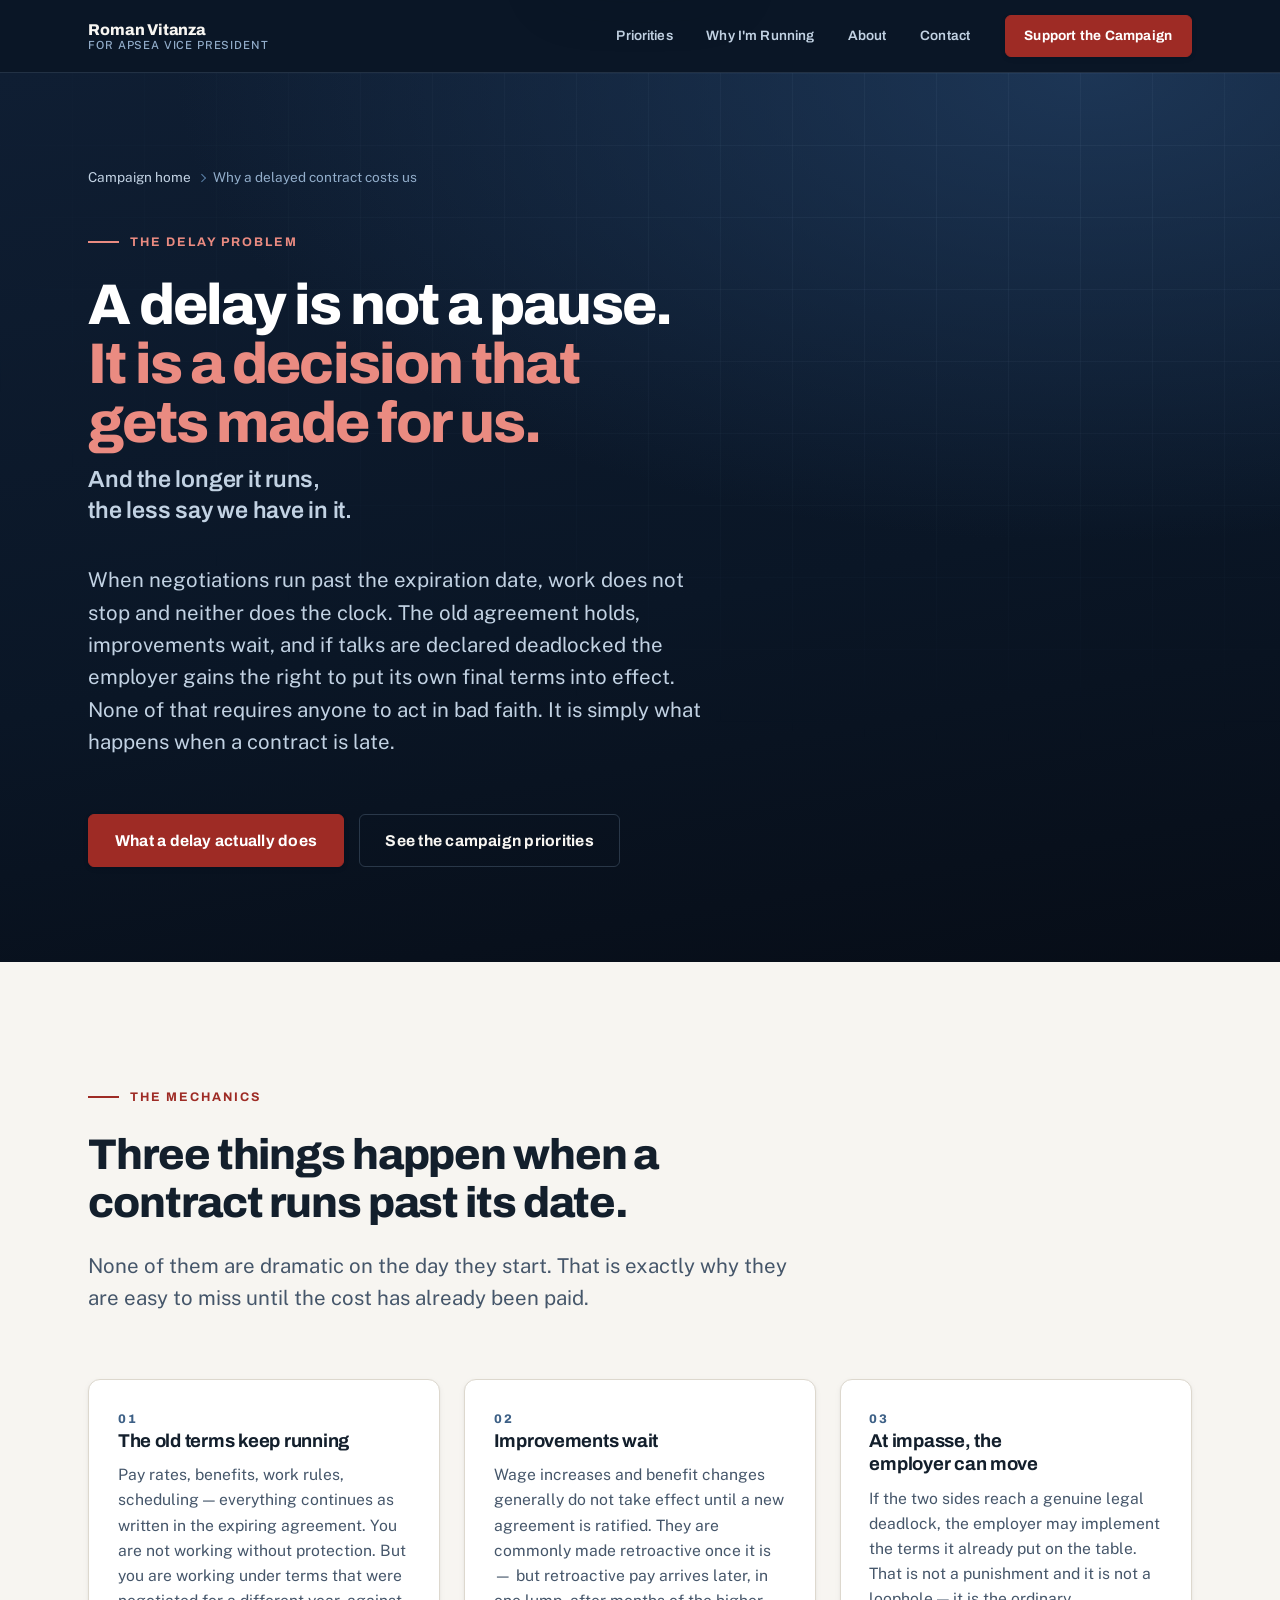
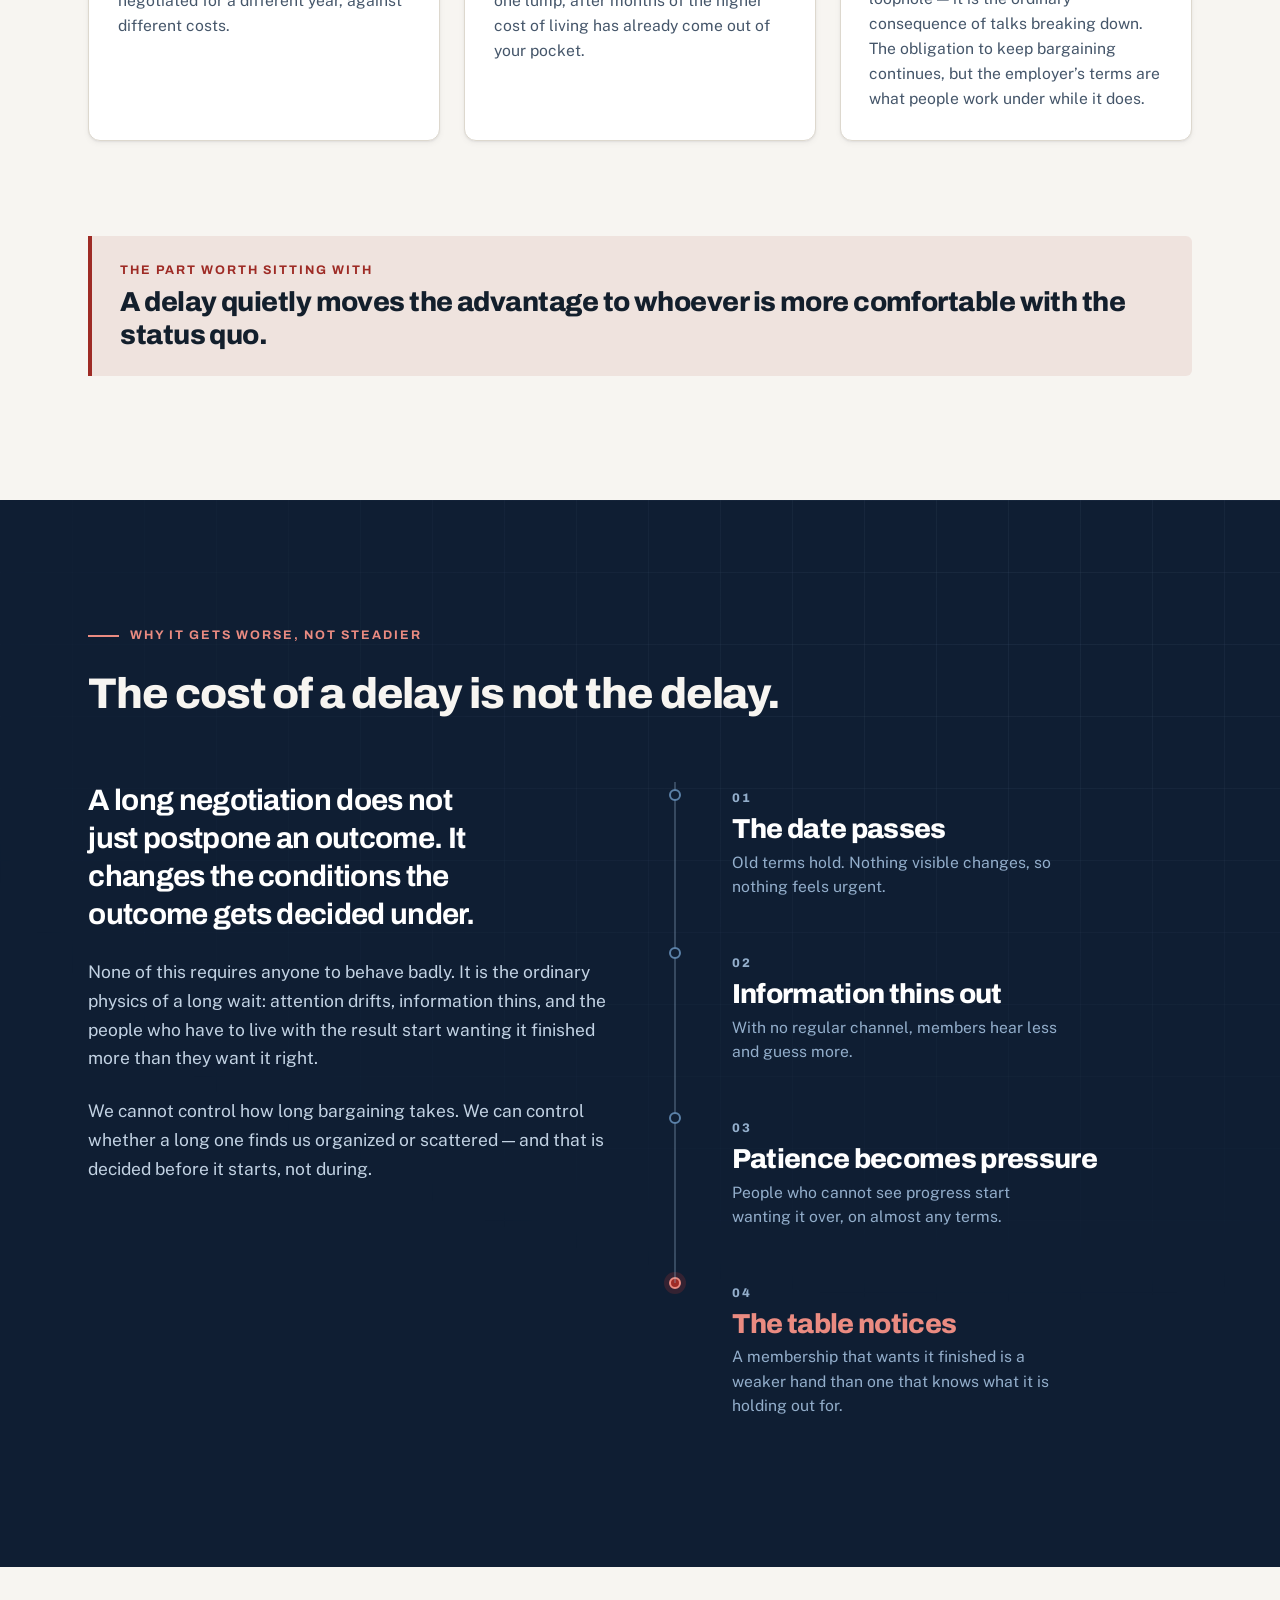
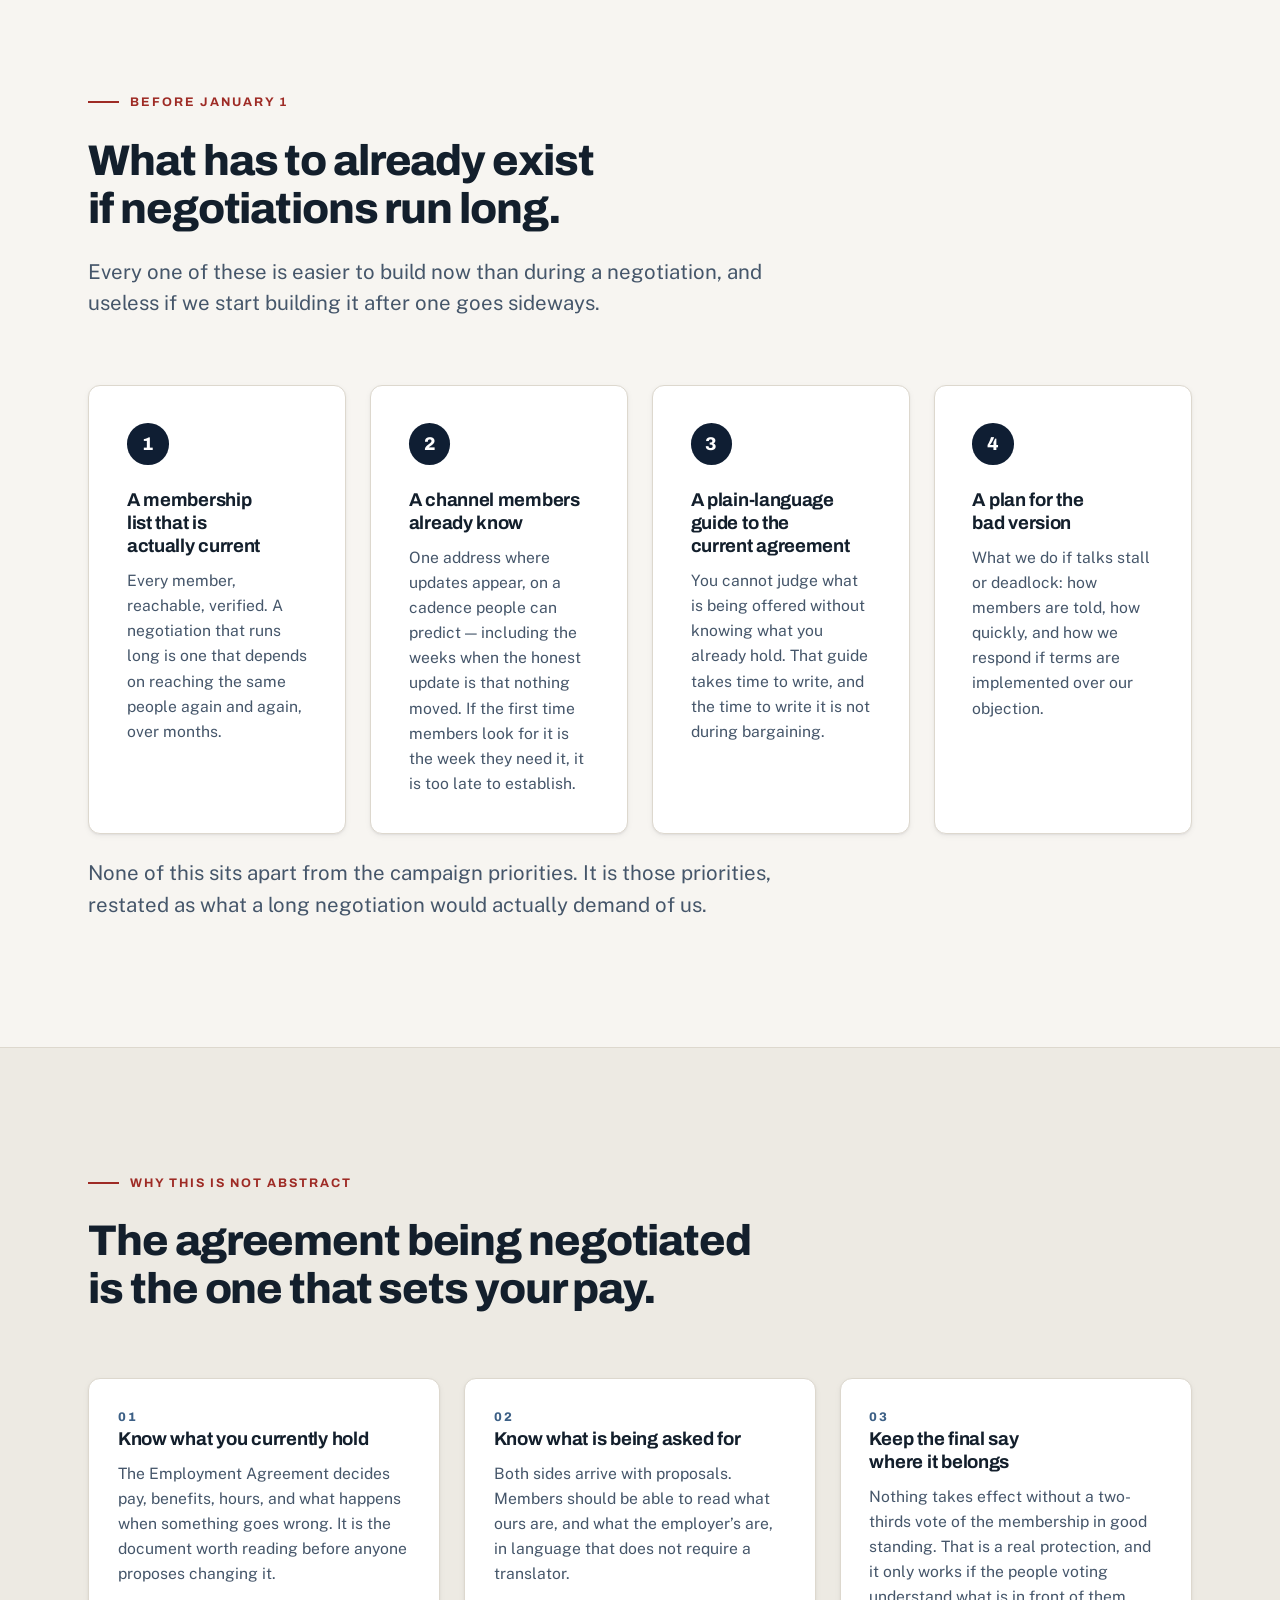
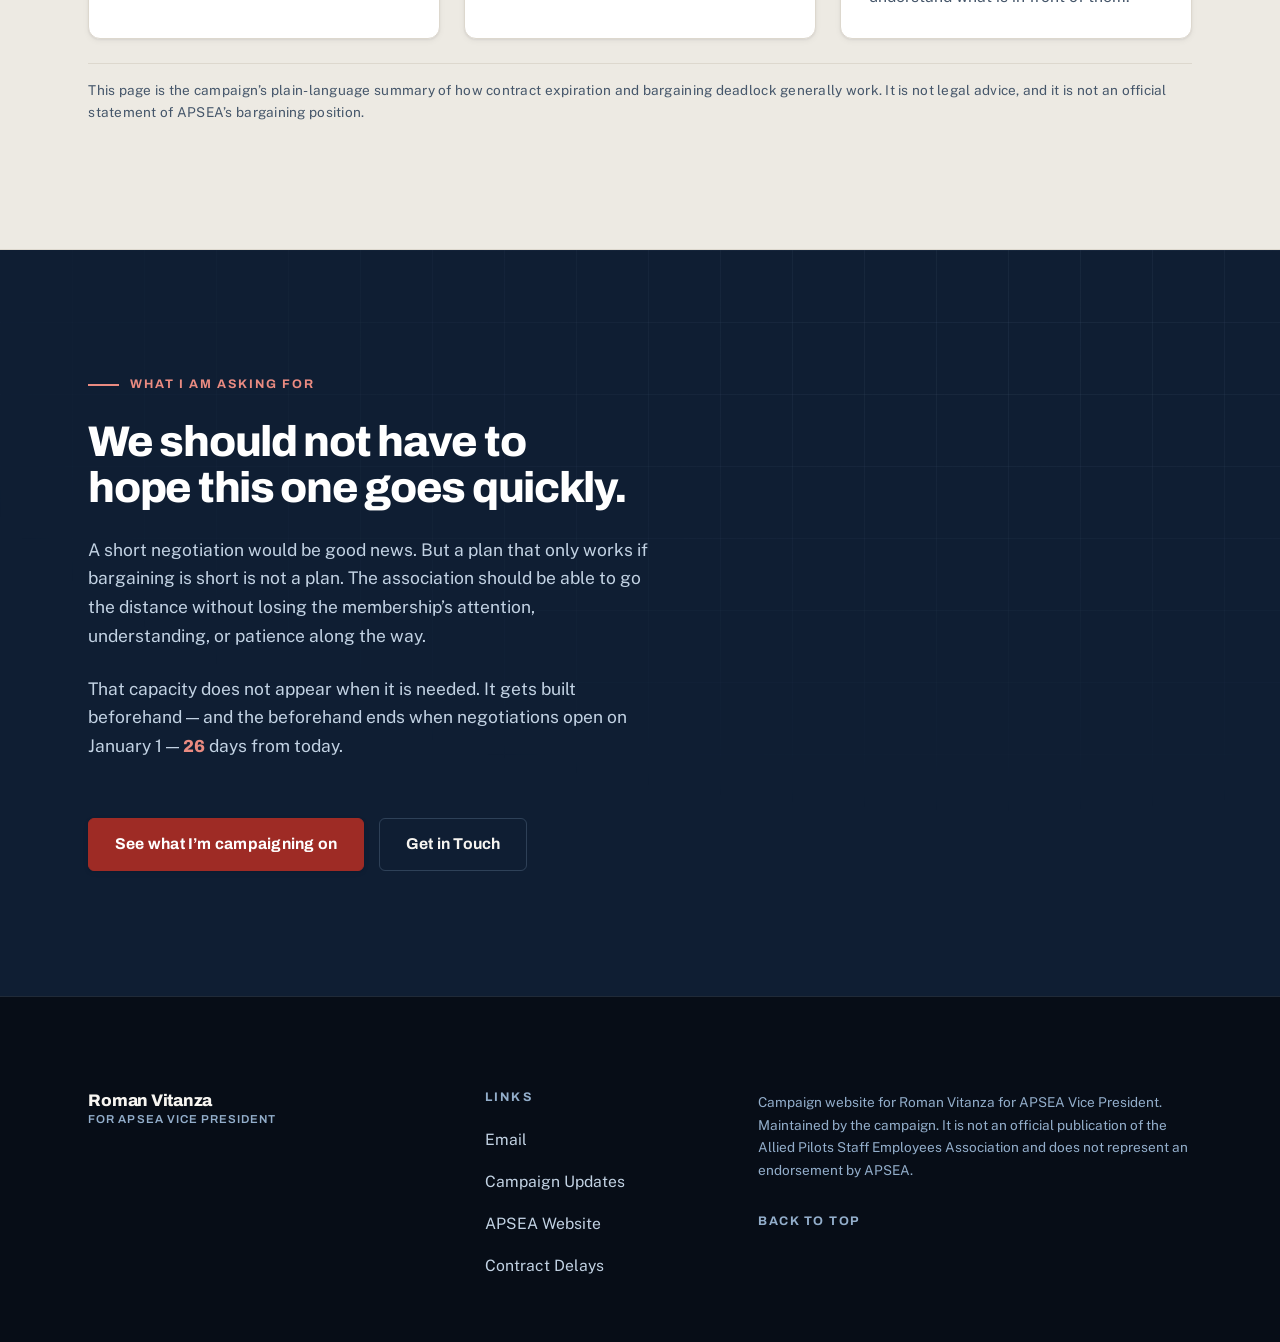
==== commit 6b82eacb: "Rebuild the contract-delays page on the site's design system The page was written with invented clas" ====
--- a/contract-delays.html
+++ b/contract-delays.html
@@ -3,294 +3,429 @@
 <head>
   <meta charset="utf-8">
   <meta name="viewport" content="width=device-width, initial-scale=1">
-  <title>Contract Delays and Legal Impasse | Roman Vitanza for APSEA Vice President</title>
-  <meta name="description" content="What happens when APA delays contract negotiations. How the law works when negotiations stall, and why APSEA needs to be ready.">
+  <meta name="theme-color" content="#0f1e33">
+
+  <!-- ============================================================
+       SEO
+       Canonical, og:url and og:image all point at the live domain.
+       og-image.png is a real 1200x630 file in the repo root — if the
+       domain ever moves, these four values and that file move with it.
+       ============================================================ -->
+  <title>Why a delayed contract costs us | Roman Vitanza for APSEA Vice President</title>
+  <meta name="description" content="When negotiations run past the expiration date, the old agreement holds, raises and benefit changes stall, and at a legal impasse the employer may implement its own final terms. What a delay costs APSEA members, and what has to be ready before January 1.">
   <link rel="canonical" href="https://romanforapsea.org/contract-delays.html">
 
-  <meta property="og:title" content="Contract Delays and Legal Impasse | Roman Vitanza for APSEA Vice President">
-  <meta property="og:description" content="What happens when APA delays contract negotiations. How the law works when negotiations stall, and why APSEA needs to be ready.">
-  <meta property="og:type" content="website">
+  <!-- Open Graph / social preview -->
+  <meta property="og:type" content="article">
+  <meta property="og:site_name" content="Roman Vitanza for APSEA Vice President">
+  <meta property="og:title" content="Why a delayed contract costs us">
+  <meta property="og:description" content="A delay is not a neutral pause. The old terms hold, improvements wait, and at impasse the employer can implement its own final offer.">
   <meta property="og:url" content="https://romanforapsea.org/contract-delays.html">
   <meta property="og:image" content="https://romanforapsea.org/og-image.png">
+  <meta property="og:image:alt" content="Why a delayed contract costs us — Roman Vitanza for APSEA Vice President.">
   <meta name="twitter:card" content="summary_large_image">
+  <meta name="twitter:title" content="Why a delayed contract costs us">
+  <meta name="twitter:description" content="A delay is not a neutral pause. The old terms hold, improvements wait, and at impasse the employer can implement its own final offer.">
   <meta name="twitter:image" content="https://romanforapsea.org/og-image.png">
 
+  <!-- Favicon: inline SVG rule-stack mark, no extra file required -->
+  <link rel="icon" href="data:image/svg+xml,%3Csvg xmlns='http://www.w3.org/2000/svg' viewBox='0 0 64 64'%3E%3Crect width='64' height='64' rx='10' fill='%230f1e33'/%3E%3Crect x='14' y='19' width='36' height='6' rx='3' fill='%23f7f5f1'/%3E%3Crect x='14' y='30' width='22' height='6' rx='3' fill='%2393aecb'/%3E%3Crect x='14' y='41' width='30' height='6' rx='3' fill='%23b8352d'/%3E%3C/svg%3E">
+
+  <!-- Typography: Archivo (display) + Public Sans (text), with full system fallbacks -->
   <link rel="preconnect" href="https://fonts.googleapis.com">
   <link rel="preconnect" href="https://fonts.gstatic.com" crossorigin>
-  <link href="https://fonts.googleapis.com/css2?family=Archivo:wght@600;700;800&family=Public+Sans:ital,wght@0,400;0,500;0,600;0,700;1,400&display=swap" rel="stylesheet">
+  <link rel="stylesheet" href="https://fonts.googleapis.com/css2?family=Archivo:wght@600;700;800&family=Public+Sans:wght@400;500;600;700&display=swap">
+
   <link rel="stylesheet" href="style.css">
 
-  <script>
-    document.documentElement.classList.add('js');
-  </script>
+  <!-- Marks that JS is available so reveal animations never hide content
+       for no-JS visitors. Kept inline and tiny to avoid a flash. -->
+  <script>document.documentElement.classList.add('js');</script>
+
+  <script src="script.js" defer></script>
 </head>
+
 <body>
-
-<header class="site-header" data-site-header>
-  <div class="site-header__content">
-    <div class="site-header__brand">
-      <a href="index.html" class="brand">
-        Roman Vitanza
-        <span class="brand__context">APSEA Vice President</span>
+  <a class="skip-link" href="#main">Skip to main content</a>
+
+  <div class="scroll-progress" aria-hidden="true"><span class="scroll-progress__bar" data-scroll-progress></span></div>
+
+  <!-- ============================================================
+       HEADER / NAVIGATION
+       Links point back to the campaign home page since this is a
+       separate document.
+       ============================================================ -->
+  <header class="site-header" data-site-header>
+    <div class="container site-header__inner">
+      <a class="brand" href="index.html">
+        <span class="brand__text">
+          <span class="brand__name">Roman Vitanza</span>
+          <span class="brand__role">for APSEA Vice President</span>
+        </span>
       </a>
+
+      <button
+        class="nav-toggle"
+        type="button"
+        data-nav-toggle
+        aria-expanded="false"
+        aria-controls="primary-nav"
+        aria-label="Open navigation menu">
+        <span class="nav-toggle__box" aria-hidden="true">
+          <span class="nav-toggle__bar"></span>
+          <span class="nav-toggle__bar"></span>
+          <span class="nav-toggle__bar"></span>
+        </span>
+        <span class="nav-toggle__label" data-nav-toggle-label>Menu</span>
+      </button>
+
+      <nav class="primary-nav" id="primary-nav" data-primary-nav aria-label="Primary">
+        <ul class="primary-nav__list" role="list">
+          <li><a class="primary-nav__link" href="index.html#priorities">Priorities</a></li>
+          <li><a class="primary-nav__link" href="index.html#why-im-running">Why I'm Running</a></li>
+          <li><a class="primary-nav__link" href="index.html#about">About</a></li>
+          <li><a class="primary-nav__link" href="index.html#contact">Contact</a></li>
+        </ul>
+        <a class="btn btn--accent btn--sm primary-nav__cta" href="index.html#contact-form">Support the Campaign</a>
+      </nav>
     </div>
-    <button class="nav-toggle" data-nav-toggle aria-expanded="false" aria-controls="primary-nav">
-      <span class="nav-toggle__label">Menu</span>
-    </button>
-    <nav class="primary-nav" data-primary-nav id="primary-nav">
-      <div class="primary-nav__scrim" data-nav-scrim hidden></div>
-      <ul class="primary-nav__list">
-        <li><a href="index.html#priorities" class="primary-nav__link">Priorities</a></li>
-        <li><a href="index.html#why-im-running" class="primary-nav__link">Why I'm Running</a></li>
-        <li><a href="index.html#about" class="primary-nav__link">About</a></li>
-        <li><a href="visibility.html" class="primary-nav__link">APSEA Website</a></li>
-      </ul>
-    </nav>
-  </div>
-  <div class="progress-bar" data-scroll-progress></div>
-</header>
-
-<main id="main-content">
-
-  <section class="hero" id="top">
-    <div class="hero__content">
-      <h1 class="hero__heading" id="page-heading">
-        Negotiations can stall.
-        <span>The law lets APA act while we wait.</span>
-        <span class="hero__coda">APSEA needs to be ready before January 1.</span>
-      </h1>
-      <p class="hero__lede">
-        When contract talks deadlock, the employer has a legal right to implement their final
-        proposed terms. Employees keep working under the old agreement, but the employer&#39;s
-        changes take effect. That is not failure to negotiate — it is legal contract law.
-      </p>
-      <a href="index.html" class="button button--primary">Back to campaign</a>
+  </header>
+
+  <div class="nav-scrim" data-nav-scrim hidden></div>
+
+  <main id="main">
+
+    <!-- ============================================================
+         MASTHEAD
+         ============================================================ -->
+    <section class="hero hero--page surface--navy" id="top" aria-labelledby="page-heading">
+      <div class="blueprint" aria-hidden="true"></div>
+
+      <div class="container hero__inner">
+        <div class="hero__content">
+          <nav class="crumb" aria-label="Breadcrumb">
+            <ol class="crumb__list" role="list">
+              <li><a href="index.html">Campaign home</a></li>
+              <li aria-current="page">Why a delayed contract costs us</li>
+            </ol>
+          </nav>
+
+          <p class="eyebrow eyebrow--onDark">The delay problem</p>
+
+          <h1 class="hero__heading" id="page-heading">
+            A delay is not a pause.
+            <span>It is a decision that gets made for us.</span>
+            <span class="hero__coda">And the longer it runs, the less say we have in it.</span>
+          </h1>
+
+          <p class="hero__lede">
+            When negotiations run past the expiration date, work does not stop and neither does the
+            clock. The old agreement holds, improvements wait, and if talks are declared deadlocked
+            the employer gains the right to put its own final terms into effect. None of that
+            requires anyone to act in bad faith. It is simply what happens when a contract is late.
+          </p>
+
+          <div class="hero__actions">
+            <a class="btn btn--accent" href="#what-happens">What a delay actually does</a>
+            <a class="btn btn--ghost" href="index.html#priorities">See the campaign priorities</a>
+          </div>
+        </div>
+      </div>
+    </section>
+
+    <!-- ============================================================
+         WHAT A DELAY ACTUALLY DOES
+         Three mechanics, in the order a member feels them.
+         ============================================================ -->
+    <section class="section section--paper" id="what-happens" aria-labelledby="happens-heading">
+      <div class="container">
+        <header class="section__head" data-reveal>
+          <p class="eyebrow">The mechanics</p>
+          <h2 class="section__title" id="happens-heading">
+            Three things happen when a contract runs past its date.
+          </h2>
+          <p class="section__lede">
+            None of them are dramatic on the day they start. That is exactly why they are easy to
+            miss until the cost has already been paid.
+          </p>
+        </header>
+
+        <div class="foundation" data-reveal-group>
+          <article class="foundation__item" data-reveal>
+            <span class="foundation__index" aria-hidden="true">01</span>
+            <h3 class="foundation__title">The old terms keep running</h3>
+            <p class="foundation__copy">
+              Pay rates, benefits, work rules, scheduling &mdash; everything continues as written in
+              the expiring agreement. You are not working without protection. But you are working
+              under terms that were negotiated for a different year, against different costs.
+            </p>
+          </article>
+
+          <article class="foundation__item" data-reveal>
+            <span class="foundation__index" aria-hidden="true">02</span>
+            <h3 class="foundation__title">Improvements wait</h3>
+            <p class="foundation__copy">
+              Wage increases and benefit changes generally do not take effect until a new agreement
+              is ratified. They are commonly made retroactive once it is &mdash; but retroactive pay
+              arrives later, in one lump, after months of the higher cost of living has already come
+              out of your pocket.
+            </p>
+          </article>
+
+          <article class="foundation__item" data-reveal>
+            <span class="foundation__index" aria-hidden="true">03</span>
+            <h3 class="foundation__title">At impasse, the employer can move</h3>
+            <p class="foundation__copy">
+              If the two sides reach a genuine legal deadlock, the employer may implement the terms
+              it already put on the table. That is not a punishment and it is not a loophole &mdash;
+              it is the ordinary consequence of talks breaking down. The obligation to keep
+              bargaining continues, but the employer&rsquo;s terms are what people work under while
+              it does.
+            </p>
+          </article>
+        </div>
+
+        <p class="takeaway takeaway--wide" data-reveal>
+          <span class="takeaway__label">The part worth sitting with</span>
+          <span class="takeaway__text">
+            A delay quietly moves the advantage to whoever is more comfortable with the status quo.
+          </span>
+        </p>
+      </div>
+    </section>
+
+    <!-- ============================================================
+         HOW A DELAY COMPOUNDS
+         Chain component: each link is a consequence of the one above.
+         ============================================================ -->
+    <section class="section surface--navy matters" id="how-it-compounds" aria-labelledby="compounds-heading">
+      <div class="blueprint" aria-hidden="true"></div>
+      <div class="container matters__inner">
+        <header class="section__head" data-reveal>
+          <p class="eyebrow eyebrow--onDark">Why it gets worse, not steadier</p>
+          <h2 class="section__title" id="compounds-heading">The cost of a delay is not the delay.</h2>
+        </header>
+
+        <div class="matters__grid">
+          <div class="matters__lead" data-reveal>
+            <p class="matters__statement">
+              A long negotiation does not just postpone an outcome. It changes the conditions the
+              outcome gets decided under.
+            </p>
+            <p class="matters__copy">
+              None of this requires anyone to behave badly. It is the ordinary physics of a long
+              wait: attention drifts, information thins, and the people who have to live with the
+              result start wanting it finished more than they want it right.
+            </p>
+            <p class="matters__copy">
+              We cannot control how long bargaining takes. We can control whether a long one finds
+              us organized or scattered &mdash; and that is decided before it starts, not during.
+            </p>
+          </div>
+
+          <ol class="chain" role="list" data-reveal aria-label="How a delay compounds">
+            <li class="chain__link">
+              <span class="chain__step" aria-hidden="true">01</span>
+              <h3 class="chain__name">The date passes</h3>
+              <p class="chain__note">Old terms hold. Nothing visible changes, so nothing feels urgent.</p>
+            </li>
+            <li class="chain__link">
+              <span class="chain__step" aria-hidden="true">02</span>
+              <h3 class="chain__name">Information thins out</h3>
+              <p class="chain__note">With no regular channel, members hear less and guess more.</p>
+            </li>
+            <li class="chain__link">
+              <span class="chain__step" aria-hidden="true">03</span>
+              <h3 class="chain__name">Patience becomes pressure</h3>
+              <p class="chain__note">People who cannot see progress start wanting it over, on almost any terms.</p>
+            </li>
+            <li class="chain__link chain__link--terminal">
+              <span class="chain__step" aria-hidden="true">04</span>
+              <h3 class="chain__name">The table notices</h3>
+              <p class="chain__note">A membership that wants it finished is a weaker hand than one that knows what it is holding out for.</p>
+            </li>
+          </ol>
+        </div>
+      </div>
+    </section>
+
+    <!-- ============================================================
+         WHAT HAS TO BE READY
+         Deliberately the same five commitments as the campaign
+         priorities — this page is the argument for them, not a
+         separate set of promises.
+         ============================================================ -->
+    <section class="section section--paper" id="readiness" aria-labelledby="readiness-heading">
+      <div class="container">
+        <header class="section__head" data-reveal>
+          <p class="eyebrow">Before January 1</p>
+          <h2 class="section__title" id="readiness-heading">
+            What has to already exist if negotiations run long.
+          </h2>
+          <p class="section__lede">
+            Every one of these is easier to build now than during a negotiation, and useless if we
+            start building it after one goes sideways.
+          </p>
+        </header>
+
+        <ol class="steps" role="list" data-reveal-group>
+          <li class="steps__item" data-reveal>
+            <span class="steps__num" aria-hidden="true">1</span>
+            <h3 class="steps__title">A membership list that is actually current</h3>
+            <p class="steps__copy">
+              Every member, reachable, verified. A negotiation that runs long is one that depends on
+              reaching the same people again and again, over months.
+            </p>
+          </li>
+          <li class="steps__item" data-reveal>
+            <span class="steps__num" aria-hidden="true">2</span>
+            <h3 class="steps__title">A channel members already know</h3>
+            <p class="steps__copy">
+              One address where updates appear, on a cadence people can predict &mdash; including the
+              weeks when the honest update is that nothing moved. If the first time members look for
+              it is the week they need it, it is too late to establish.
+            </p>
+          </li>
+          <li class="steps__item" data-reveal>
+            <span class="steps__num" aria-hidden="true">3</span>
+            <h3 class="steps__title">A plain-language guide to the current agreement</h3>
+            <p class="steps__copy">
+              You cannot judge what is being offered without knowing what you already hold. That
+              guide takes time to write, and the time to write it is not during bargaining.
+            </p>
+          </li>
+          <li class="steps__item" data-reveal>
+            <span class="steps__num" aria-hidden="true">4</span>
+            <h3 class="steps__title">A plan for the bad version</h3>
+            <p class="steps__copy">
+              What we do if talks stall or deadlock: how members are told, how quickly, and how we
+              respond if terms are implemented over our objection.
+            </p>
+          </li>
+        </ol>
+
+        <p class="section__lede" data-reveal>
+          None of this sits apart from the campaign priorities. It is those priorities, restated as
+          what a long negotiation would actually demand of us.
+        </p>
+      </div>
+    </section>
+
+    <!-- ============================================================
+         WHAT IT MEANS FOR A MEMBER
+         ============================================================ -->
+    <section class="section section--alt" id="what-it-means" aria-labelledby="means-heading">
+      <div class="container">
+        <header class="section__head" data-reveal>
+          <p class="eyebrow">Why this is not abstract</p>
+          <h2 class="section__title" id="means-heading">
+            The agreement being negotiated is the one that sets your pay.
+          </h2>
+        </header>
+
+        <div class="foundation" data-reveal-group>
+          <article class="foundation__item" data-reveal>
+            <span class="foundation__index" aria-hidden="true">01</span>
+            <h3 class="foundation__title">Know what you currently hold</h3>
+            <p class="foundation__copy">
+              The Employment Agreement decides pay, benefits, hours, and what happens when something
+              goes wrong. It is the document worth reading before anyone proposes changing it.
+            </p>
+          </article>
+
+          <article class="foundation__item" data-reveal>
+            <span class="foundation__index" aria-hidden="true">02</span>
+            <h3 class="foundation__title">Know what is being asked for</h3>
+            <p class="foundation__copy">
+              Both sides arrive with proposals. Members should be able to read what ours are, and
+              what the employer&rsquo;s are, in language that does not require a translator.
+            </p>
+          </article>
+
+          <article class="foundation__item" data-reveal>
+            <span class="foundation__index" aria-hidden="true">03</span>
+            <h3 class="foundation__title">Keep the final say where it belongs</h3>
+            <p class="foundation__copy">
+              Nothing takes effect without a two-thirds vote of the membership in good standing.
+              That is a real protection, and it only works if the people voting understand what is
+              in front of them.
+            </p>
+          </article>
+        </div>
+
+        <p class="factbox__source" data-reveal>
+          This page is the campaign&rsquo;s plain-language summary of how contract expiration and
+          bargaining deadlock generally work. It is not legal advice, and it is not an official
+          statement of APSEA&rsquo;s bargaining position.
+        </p>
+      </div>
+    </section>
+
+    <!-- ============================================================
+         CLOSING CTA
+         ============================================================ -->
+    <section class="section surface--navy closing" id="closing" aria-labelledby="closing-heading">
+      <div class="blueprint" aria-hidden="true"></div>
+      <div class="container closing__inner closing__inner--single">
+        <div class="closing__pitch" data-reveal>
+          <p class="eyebrow eyebrow--onDark">What I am asking for</p>
+          <h2 class="closing__heading" id="closing-heading">
+            We should not have to hope this one goes quickly.
+          </h2>
+          <p class="closing__copy">
+            A short negotiation would be good news. But a plan that only works if bargaining is
+            short is not a plan. The association should be able to go the distance without losing
+            the membership&rsquo;s attention, understanding, or patience along the way.
+          </p>
+          <p class="closing__copy">
+            That capacity does not appear when it is needed. It gets built beforehand &mdash; and
+            the beforehand ends when negotiations open on
+            <span class="countdown-inline">
+              January 1 &mdash;
+              <strong data-countdown-days>&mdash;</strong>
+              <span data-countdown-unit>days</span> from today.
+            </span>
+          </p>
+
+          <div class="closing__actions">
+            <a class="btn btn--accent" href="index.html#priorities">See what I&rsquo;m campaigning on</a>
+            <a class="btn btn--ghost" href="index.html#contact-form">Get in Touch</a>
+          </div>
+        </div>
+      </div>
+    </section>
+
+  </main>
+
+  <footer class="site-footer">
+    <div class="container site-footer__inner">
+
+      <div class="site-footer__brand">
+        <p class="site-footer__name">Roman Vitanza<br><span>for APSEA Vice President</span></p>
+      </div>
+
+      <nav class="site-footer__nav" aria-label="Footer">
+        <h2 class="site-footer__navTitle">Links</h2>
+        <ul class="site-footer__links" role="list">
+          <li><a href="mailto:vitanzar2@gmail.com">Email</a></li>
+          <li><a href="index.html#contact-form">Campaign Updates</a></li>
+          <li><a href="visibility.html">APSEA Website</a></li>
+          <li><a href="contract-delays.html" aria-current="page">Contract Delays</a></li>
+        </ul>
+      </nav>
+
+      <div class="site-footer__legal">
+        <p>
+          Campaign website for Roman Vitanza for APSEA Vice President. Maintained by the campaign.
+          It is not an official publication of the Allied Pilots Staff Employees Association and
+          does not represent an endorsement by APSEA.
+        </p>
+        <p class="site-footer__meta">
+          <a class="site-footer__top" href="#top">Back to top</a>
+        </p>
+      </div>
+
     </div>
-  </section>
-
-  <section class="section section--paper" id="what-happens" data-reveal>
-    <div class="section__wrapper">
-      <h2 class="section__title">What happens during delays</h2>
-      <p class="section__lede">
-        Negotiations do not always move fast. When talks extend past the contract&#39;s expiration
-        date, employees continue working under the old agreement while both sides bargain. But
-        that status quo is only temporary — and the law draws a line.
-      </p>
-      <div class="foundation">
-        <div class="foundation__item">
-          <h3 class="foundation__head">Employees work under existing rules</h3>
-          <p class="foundation__copy">
-            Pay rates, benefits, work rules, scheduling provisions — everything stays as it was in
-            the previous agreement. That agreement is still the controlling document; you are not
-            working at will.
-          </p>
-        </div>
-        <div class="foundation__item">
-          <h3 class="foundation__head">Wage increases and benefit changes pause</h3>
-          <p class="foundation__copy">
-            If a new agreement has been signed and negotiation is about what it says, scheduled
-            raises, new benefits, or other monetary improvements do not take effect until the deal
-            is ratified. Once ratified, changes are usually made retroactive to the contract start
-            date — so people catch up all at once.
-          </p>
-        </div>
-        <div class="foundation__item">
-          <h3 class="foundation__head">At impasse, the employer can act</h3>
-          <p class="foundation__copy">
-            If negotiators reach a legal impasse (good-faith deadlock over weeks of meetings), the
-            employer may implement their final proposed contract terms. That is not a penalty or
-            punishment — it is the legal remedy when negotiations break down. The union can still
-            appeal to the NLRB or court, but the employer&#39;s terms take effect while that case
-            proceeds.
-          </p>
-        </div>
-      </div>
-    </div>
-  </section>
-
-  <section class="section section--alt" id="why-timing-matters" data-reveal>
-    <div class="section__wrapper">
-      <h2 class="section__title">Why timing is strategy</h2>
-      <p class="section__lede">
-        When the deadline approaches, the side with more to lose — or more leverage — can
-        pressure the other. APSEA cannot control how long the employer takes, but we can control
-        whether we are ready.
-      </p>
-      <div class="cards">
-        <div class="card">
-          <h3 class="card__title">Delayed start = pressure on us</h3>
-          <p class="card__copy">
-            If APA postpones bargaining or stretches out early rounds, employees feel anxiety
-            about their future. That anxiety weakens the union&#39;s position at the table. An
-            association members have heard from before negotiations start — one they understand,
-            one they trust — is harder to panic.
-          </p>
-        </div>
-        <div class="card">
-          <h3 class="card__title">Ready infrastructure = steady ground</h3>
-          <p class="card__copy">
-            A clear, accessible database of who we represent and how to reach them. A website
-            that explains our contract. Plain-language guides to the existing agreement so
-            members know what they have to protect. These exist so we can organize and communicate
-            while negotiations happen, not scramble to build them during talks.
-          </p>
-        </div>
-        <div class="card">
-          <h3 class="card__title">Impasse preparation = real leverage</h3>
-          <p class="card__copy">
-            If negotiations stall and the employer implements changes, the union&#39;s power comes
-            from membership unity and the ability to escalate. That requires a membership that
-            knows what was offered, why it was rejected, and what the employer just took unilaterally.
-            A prepared association can fight that. An unprepared one cannot.
-          </p>
-        </div>
-      </div>
-    </div>
-  </section>
-
-  <section class="section section--paper" id="apsea-readiness" data-reveal>
-    <div class="section__wrapper">
-      <h2 class="section__title">What APSEA needs before January 1</h2>
-      <p class="section__lede">
-        Months before negotiations begin is the time to build. Not after a delay happens. Not
-        after an impasse is declared. Before.
-      </p>
-      <ol class="flow">
-        <li class="flow__step">
-          <span class="flow__dot" aria-hidden="true">1</span>
-          <span class="flow__text">
-            <strong>A working database:</strong> Every member in the unit, contact info, position,
-            work location. Maintained, current, accurate. The starting point for everything else.
-          </span>
-        </li>
-        <li class="flow__step">
-          <span class="flow__dot" aria-hidden="true">2</span>
-          <span class="flow__text">
-            <strong>A public-facing presence:</strong> A website people can find when they search
-            for APSEA. Information about who we are, who we represent, how to reach leadership.
-            Not glossy. Clear and accessible.
-          </span>
-        </li>
-        <li class="flow__step">
-          <span class="flow__dot" aria-hidden="true">3</span>
-          <span class="flow__text">
-            <strong>Contract literacy:</strong> A plain-language guide to the existing Employment
-            Agreement. What it covers, what it guarantees, where to look when something does not
-            match. So members know what they are voting to protect or change.
-          </span>
-        </li>
-        <li class="flow__step">
-          <span class="flow__dot" aria-hidden="true">4</span>
-          <span class="flow__text">
-            <strong>A communication schedule:</strong> Regular updates during bargaining. Why
-            proposals matter. How the timeline works. What the employer is asking for, and what
-            we are asking for, in language everyone understands.
-          </span>
-        </li>
-        <li class="flow__step flow__step--end">
-          <span class="flow__dot" aria-hidden="true">5</span>
-          <span class="flow__text">
-            <strong>Contingency plans:</strong> If negotiations delay or deadlock. How to activate
-            the membership. How to frame the employer&#39;s unilateral moves. How to appeal or
-            contest them if they violate law or the prior agreement.
-          </span>
-        </li>
-      </ol>
-    </div>
-  </section>
-
-  <section class="section section--navy" id="the-stakes" data-reveal>
-    <div class="section__wrapper">
-      <h2 class="section__title section__title--onLight">Your contract, your pay, your rules</h2>
-      <div class="takeaway">
-        <span class="takeaway__label">Why this matters</span>
-        <span class="takeaway__text">
-          An Employment Agreement is not abstract. It decides your pay rate, your benefits, your
-          work schedule, your rights when something goes wrong. If bargaining stalls and the
-          employer implements changes before ratification, those changes affect you immediately —
-          and possibly for years, until the dispute is resolved.
-        </span>
-      </div>
-      <p class="matters__copy">
-        You should understand what your current agreement says. You should know what APA
-        proposes to change. You should have a union leadership ready to negotiate hard and
-        communicate clearly throughout.
-      </p>
-      <p class="matters__copy">
-        That is what this campaign is about. Not aspirational. Not distant. The infrastructure
-        that makes the difference when the table gets real.
-      </p>
-    </div>
-  </section>
-
-  <section class="section section--paper" id="contact" data-reveal>
-    <div class="section__wrapper">
-      <h2 class="section__title">Questions?</h2>
-      <form class="form" data-form method="POST" netlify-honeypot="bot-field" data-netlify="true" name="contact-form">
-        <input type="hidden" name="form-name" value="contact-form">
-        <input type="hidden" name="bot-field">
-        <input type="hidden" name="subject" value="Message from campaign website" data-form-subject-field>
-        <input type="hidden" name="topic" value="" data-form-topic-field>
-
-        <fieldset class="form__group">
-          <label for="field-name" class="form__label">Name</label>
-          <input id="field-name" class="form__input" type="text" name="name" required data-form-first-field>
-        </fieldset>
-
-        <fieldset class="form__group">
-          <label for="field-email" class="form__label">Email</label>
-          <input id="field-email" class="form__input" type="email" name="email" required>
-        </fieldset>
-
-        <fieldset class="form__group">
-          <label for="field-message" class="form__label">Message</label>
-          <textarea id="field-message" class="form__textarea" name="message" rows="6" required></textarea>
-        </fieldset>
-
-        <button type="submit" class="button button--primary">Send</button>
-        <p class="form__status" data-form-status role="status" aria-live="polite"></p>
-
-        <p class="form__fine">
-          Handled by Netlify Forms and delivered to the campaign inbox. Prefer email?
-          <a href="mailto:vitanzar2@gmail.com">vitanzar2@gmail.com</a>.
-        </p>
-      </form>
-    </div>
-  </section>
-
-</main>
-
-<footer class="site-footer">
-  <div class="site-footer__content">
-    <div class="site-footer__section">
-      <p class="site-footer__heading">Roman Vitanza</p>
-      <p class="site-footer__text">Candidate for APSEA Vice President</p>
-      <ul class="site-footer__links">
-        <li><a href="mailto:vitanzar2@gmail.com">vitanzar2@gmail.com</a></li>
-        <li><a href="index.html#contact-form">Contact form</a></li>
-        <li><a href="visibility.html">APSEA Website</a></li>
-      </ul>
-    </div>
-    <div class="site-footer__section">
-      <p class="site-footer__heading">Campaign pages</p>
-      <ul class="site-footer__links">
-        <li><a href="index.html">Home</a></li>
-        <li><a href="index.html#before-day-one">Before Day One</a></li>
-        <li><a href="index.html#priorities">Campaign Priorities</a></li>
-        <li><a href="contract-delays.html">Contract Delays</a></li>
-      </ul>
-    </div>
-  </div>
-  <div class="site-footer__legal">
-    <p>
-      This website is not affiliated with or endorsed by APSEA. Roman Vitanza is a candidate
-      for APSEA Vice President. For official APSEA information and resources, contact your
-      union leadership.
-    </p>
-  </div>
-</footer>
-
-<script src="script.js"></script>
-
+  </footer>
 </body>
 </html>
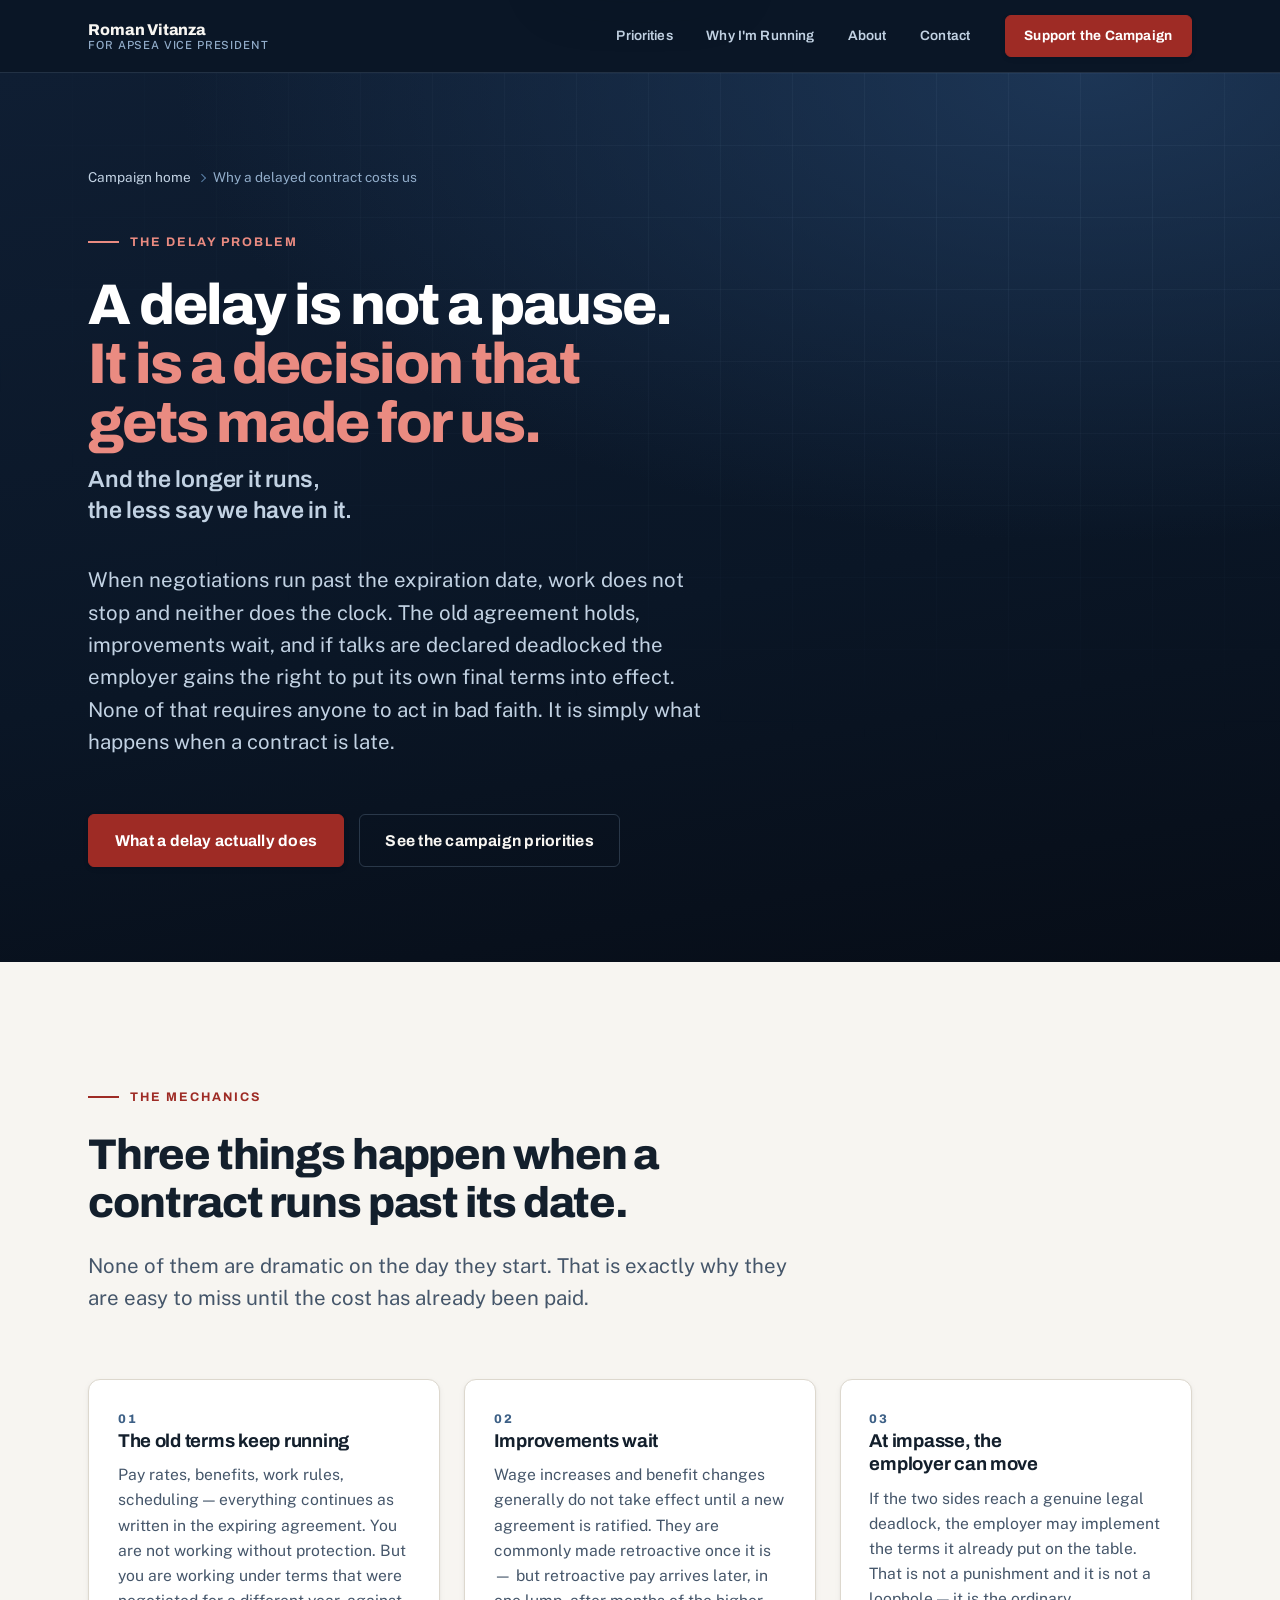
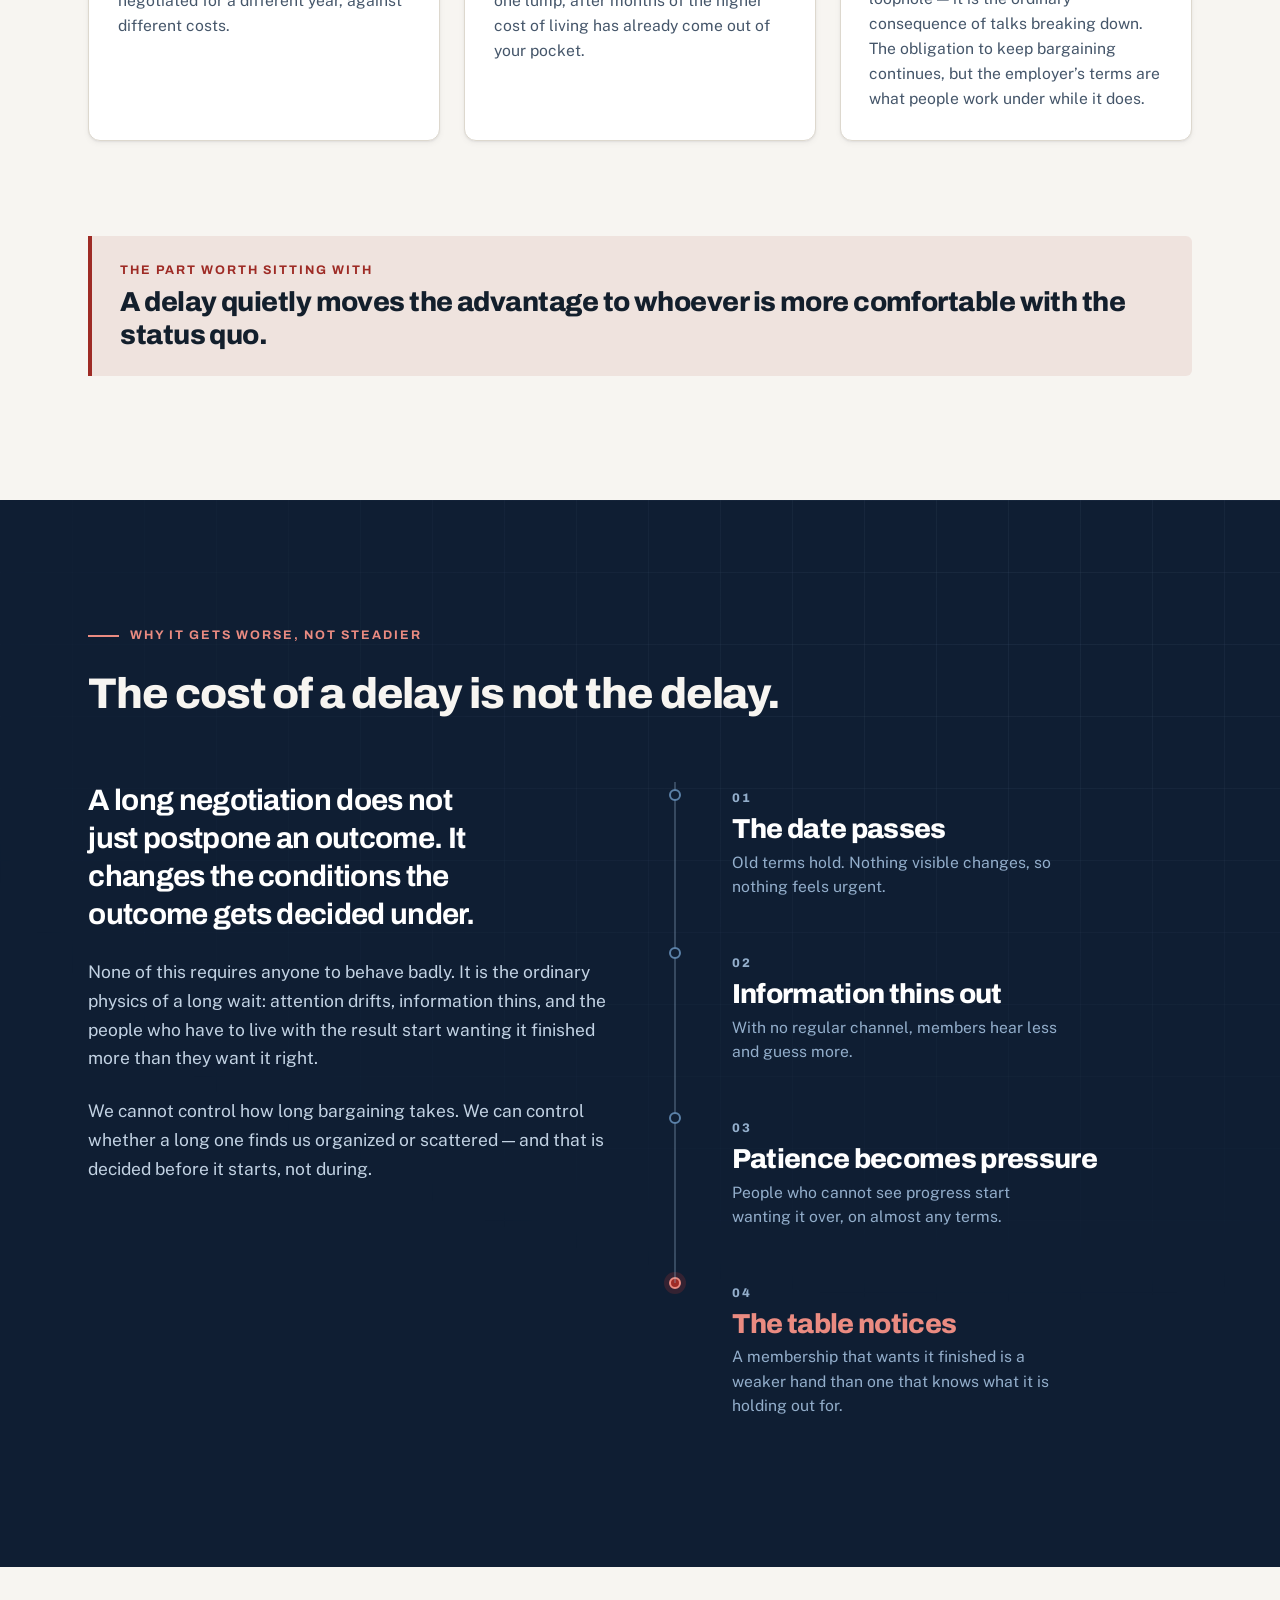
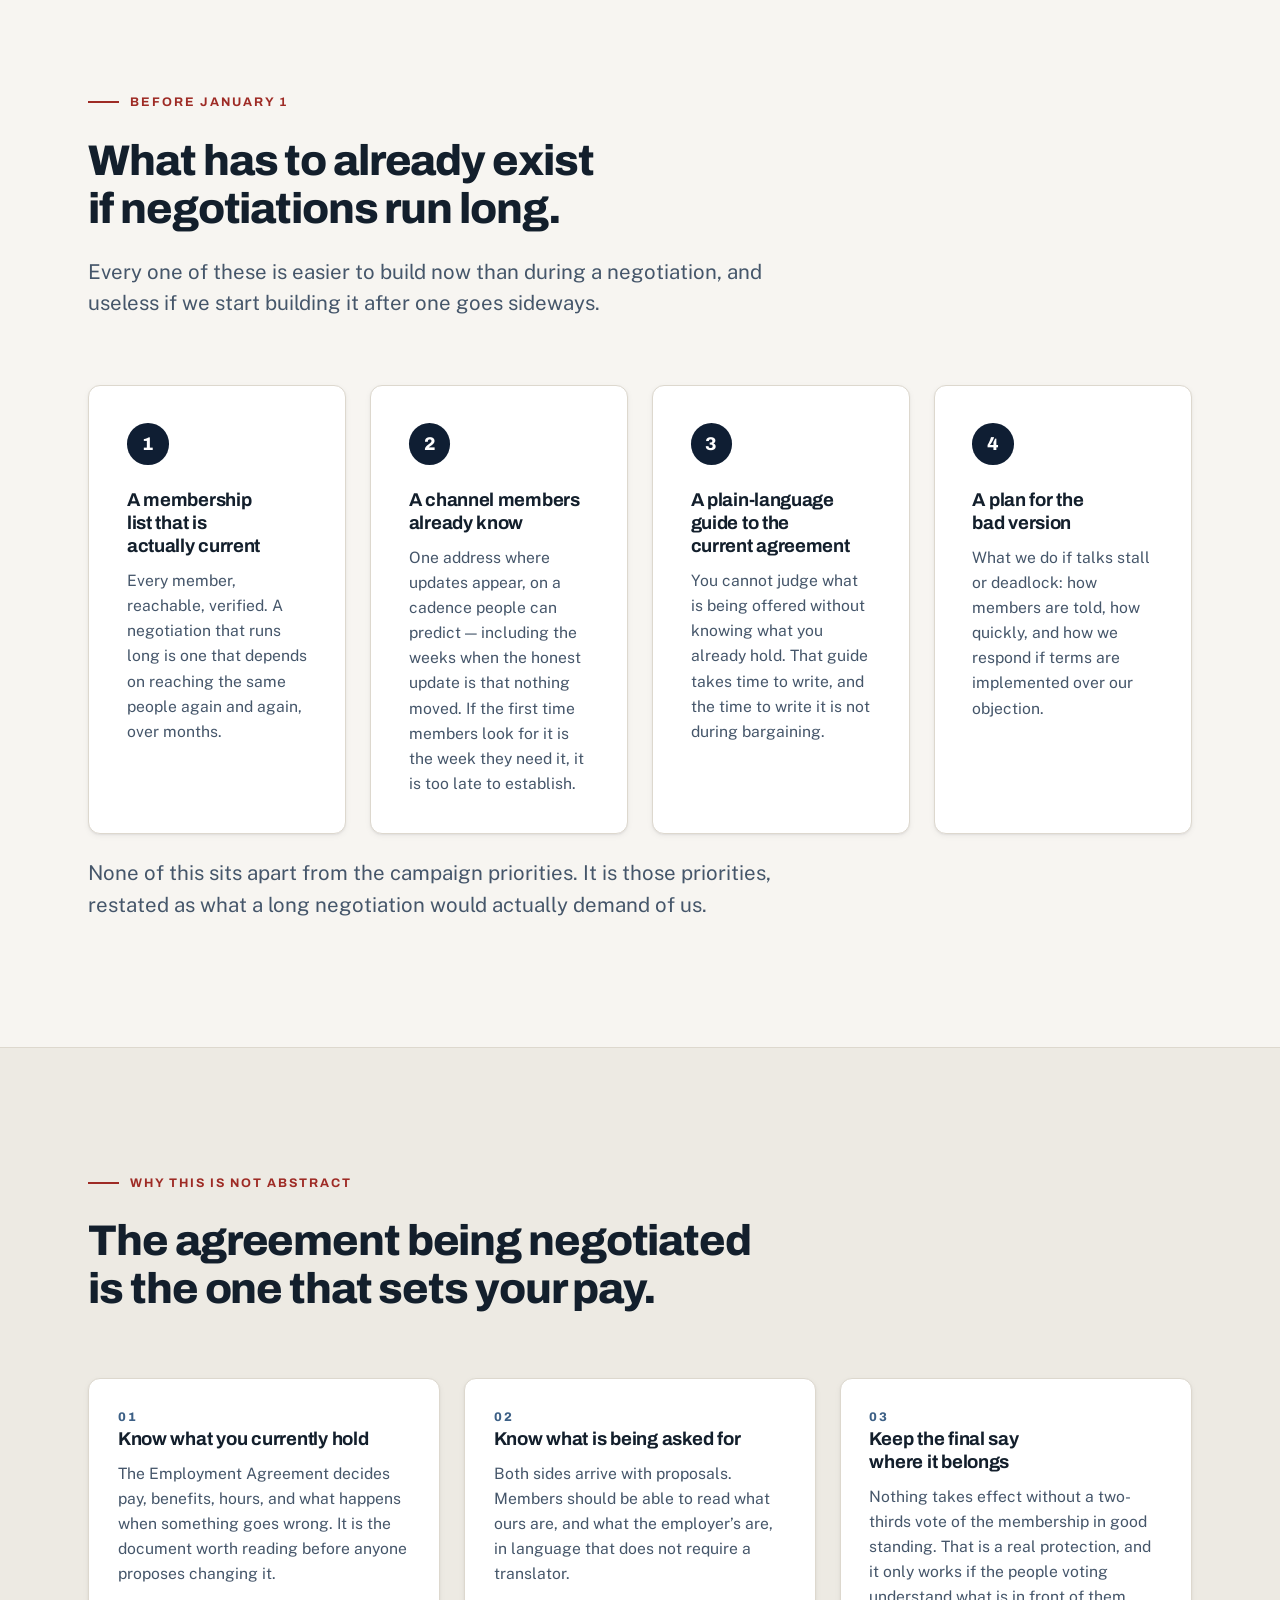
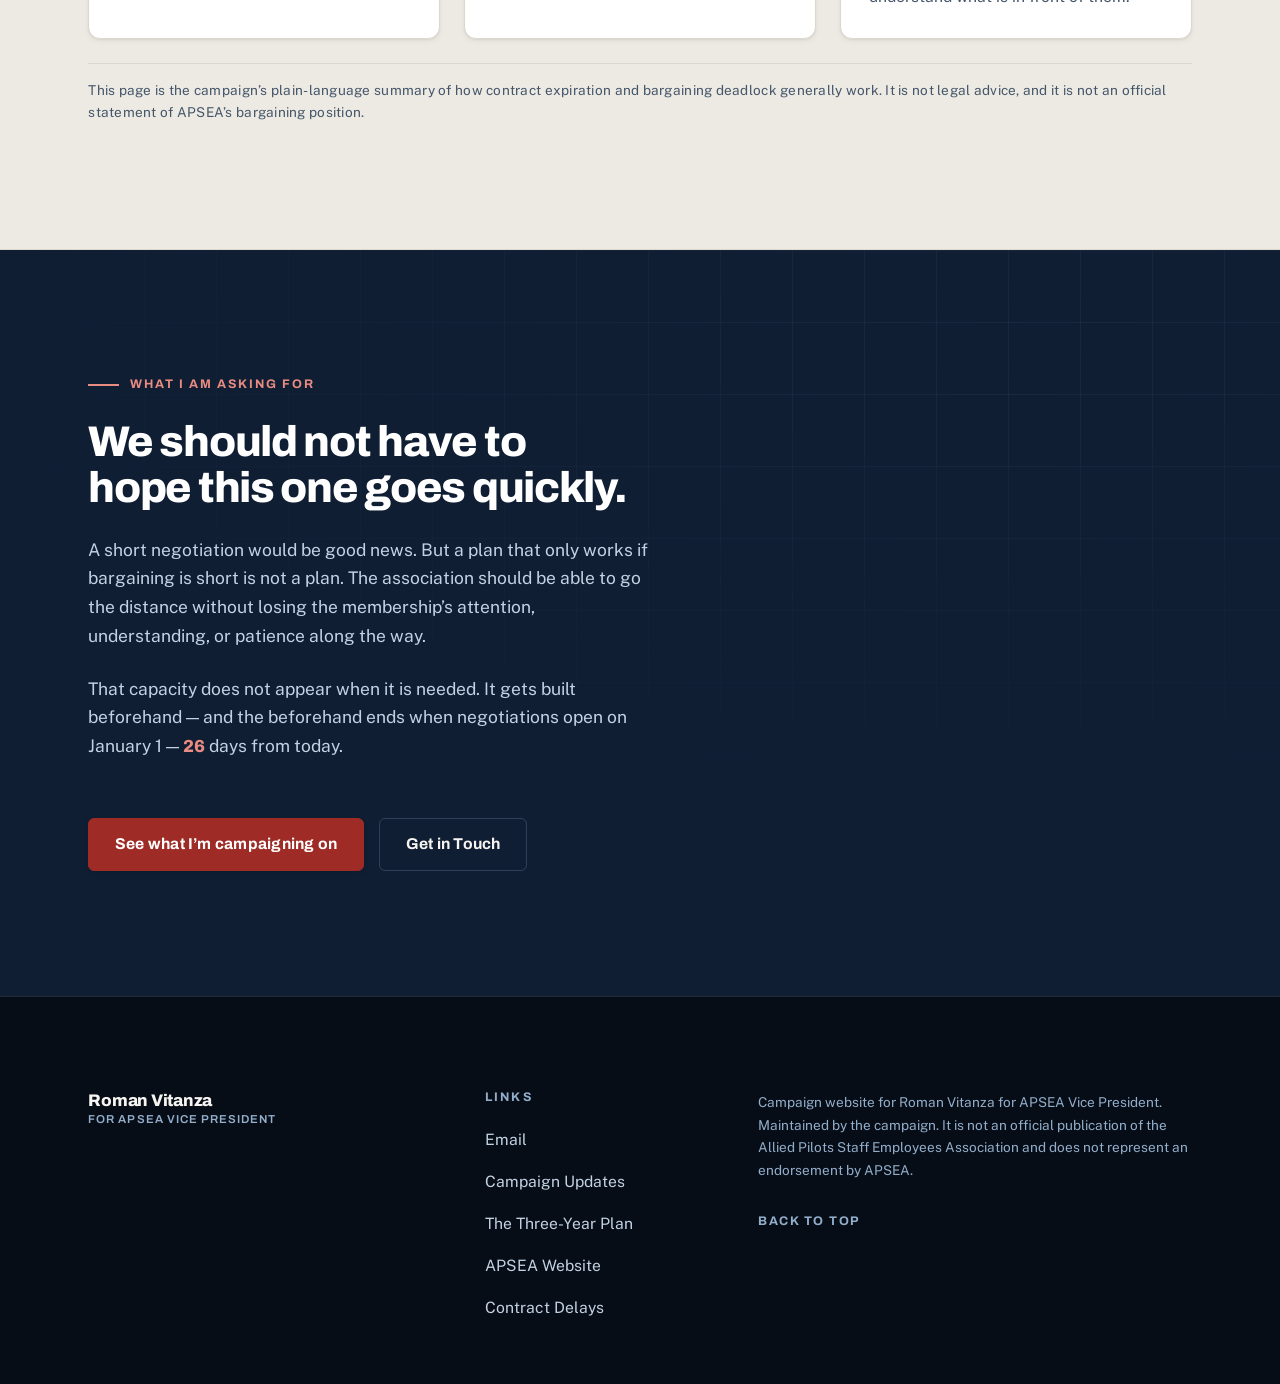
==== commit 7fad16df: "Add the three-year plan page A term is three years, running November 1 through October 31. This page" ====
--- a/contract-delays.html
+++ b/contract-delays.html
@@ -409,6 +409,7 @@
         <ul class="site-footer__links" role="list">
           <li><a href="mailto:vitanzar2@gmail.com">Email</a></li>
           <li><a href="index.html#contact-form">Campaign Updates</a></li>
+          <li><a href="three-year-plan.html">The Three-Year Plan</a></li>
           <li><a href="visibility.html">APSEA Website</a></li>
           <li><a href="contract-delays.html" aria-current="page">Contract Delays</a></li>
         </ul>
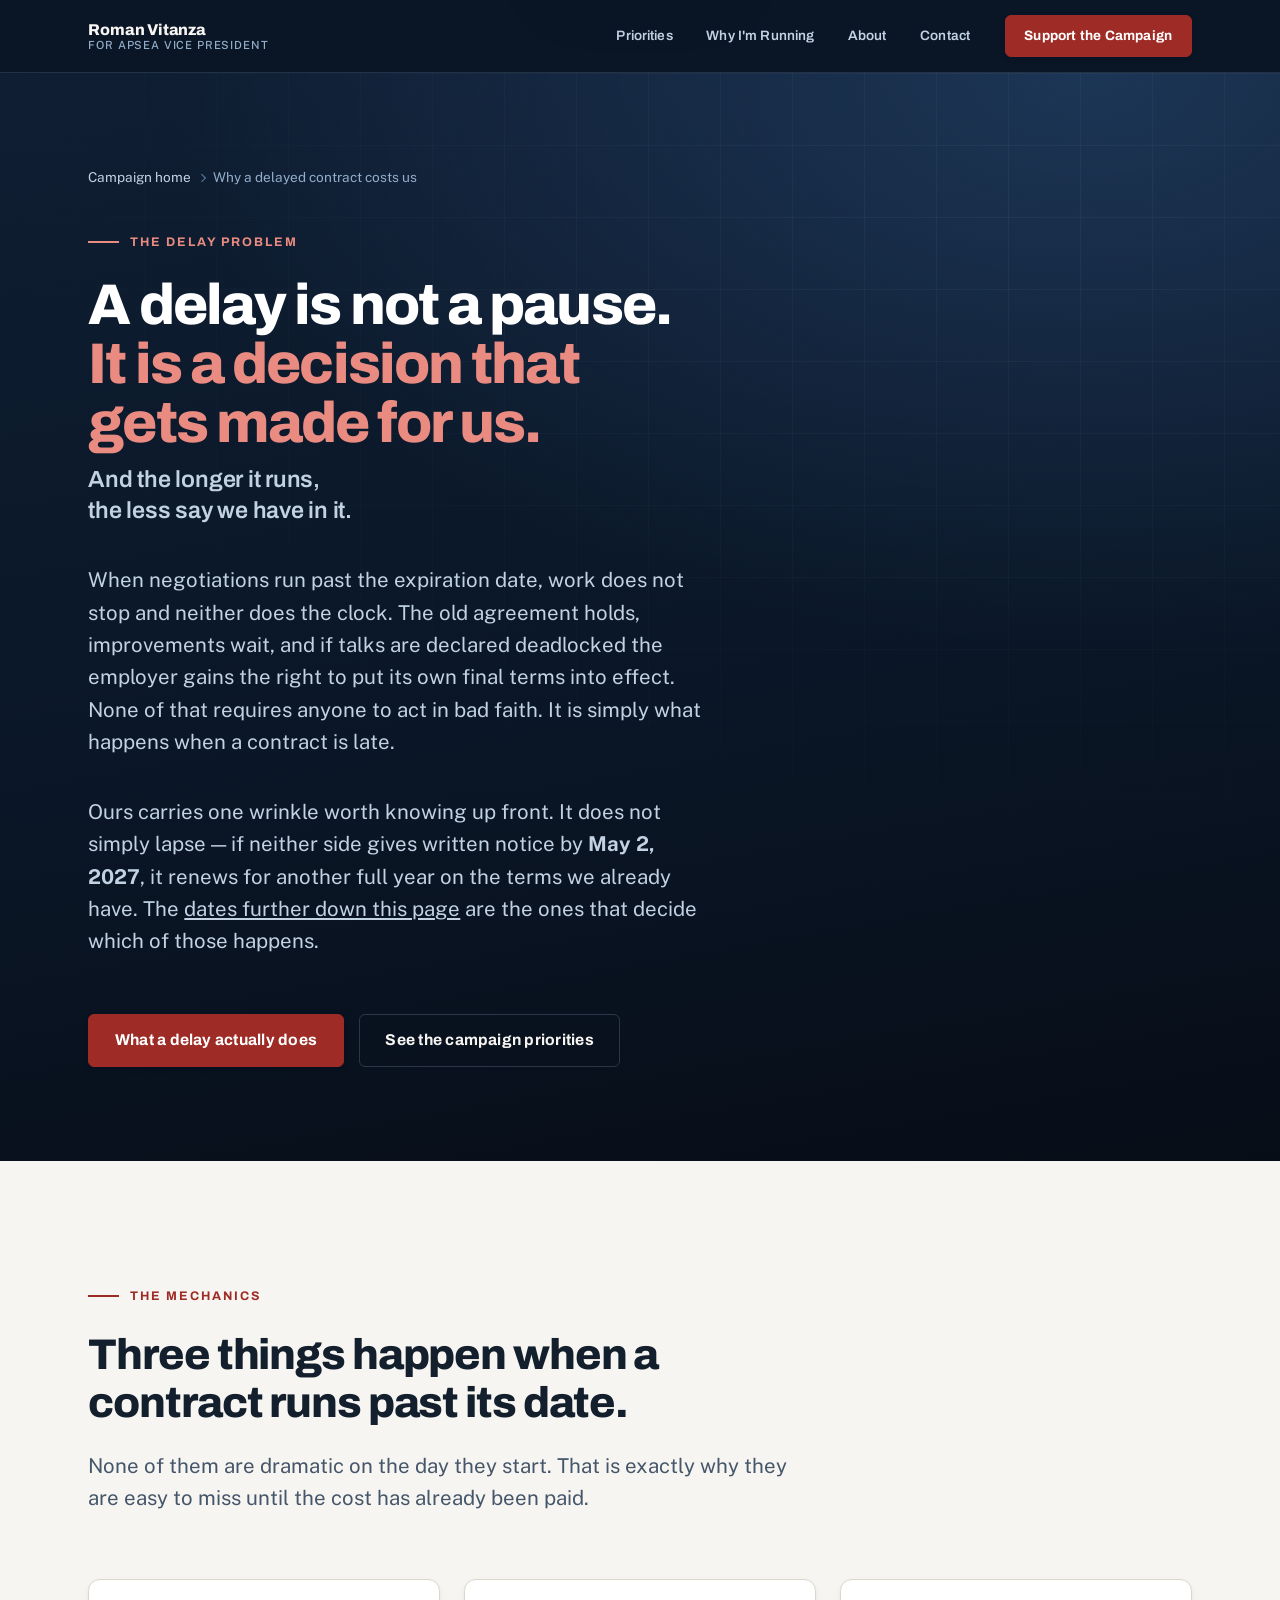
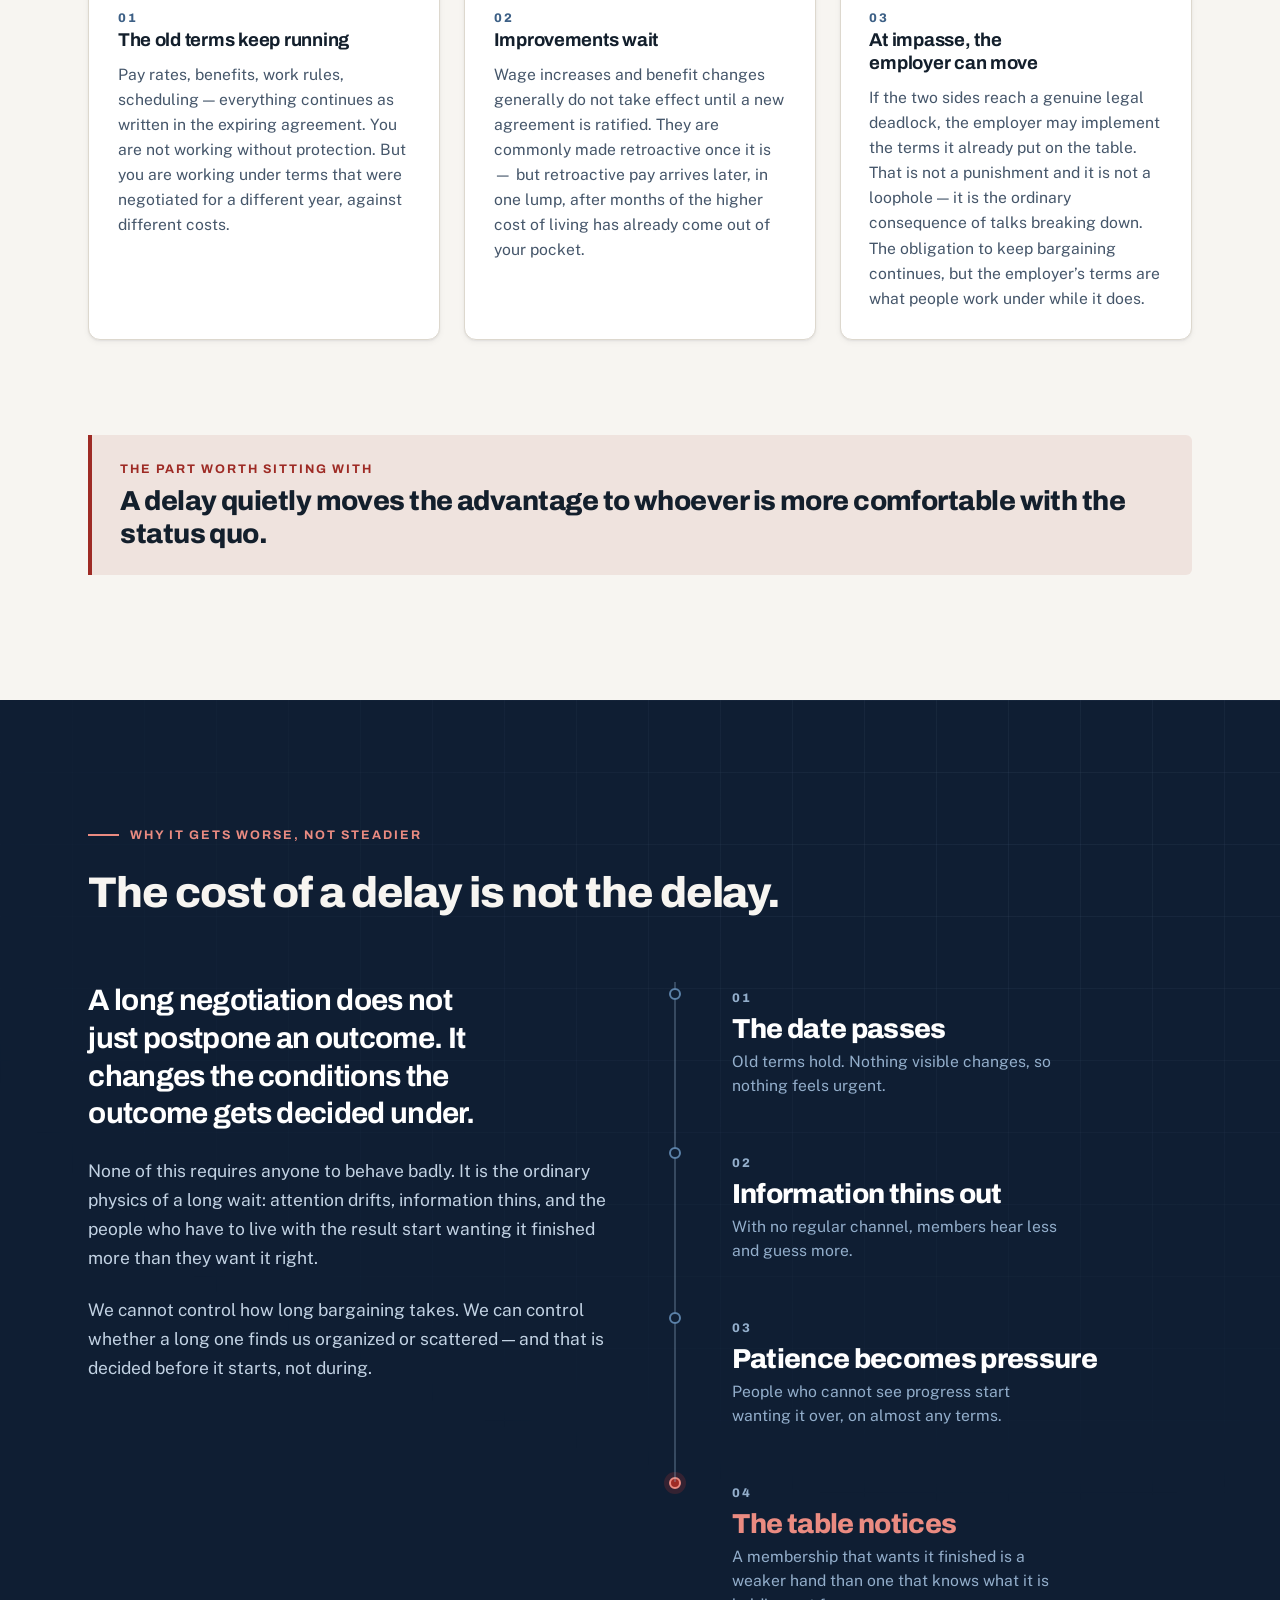
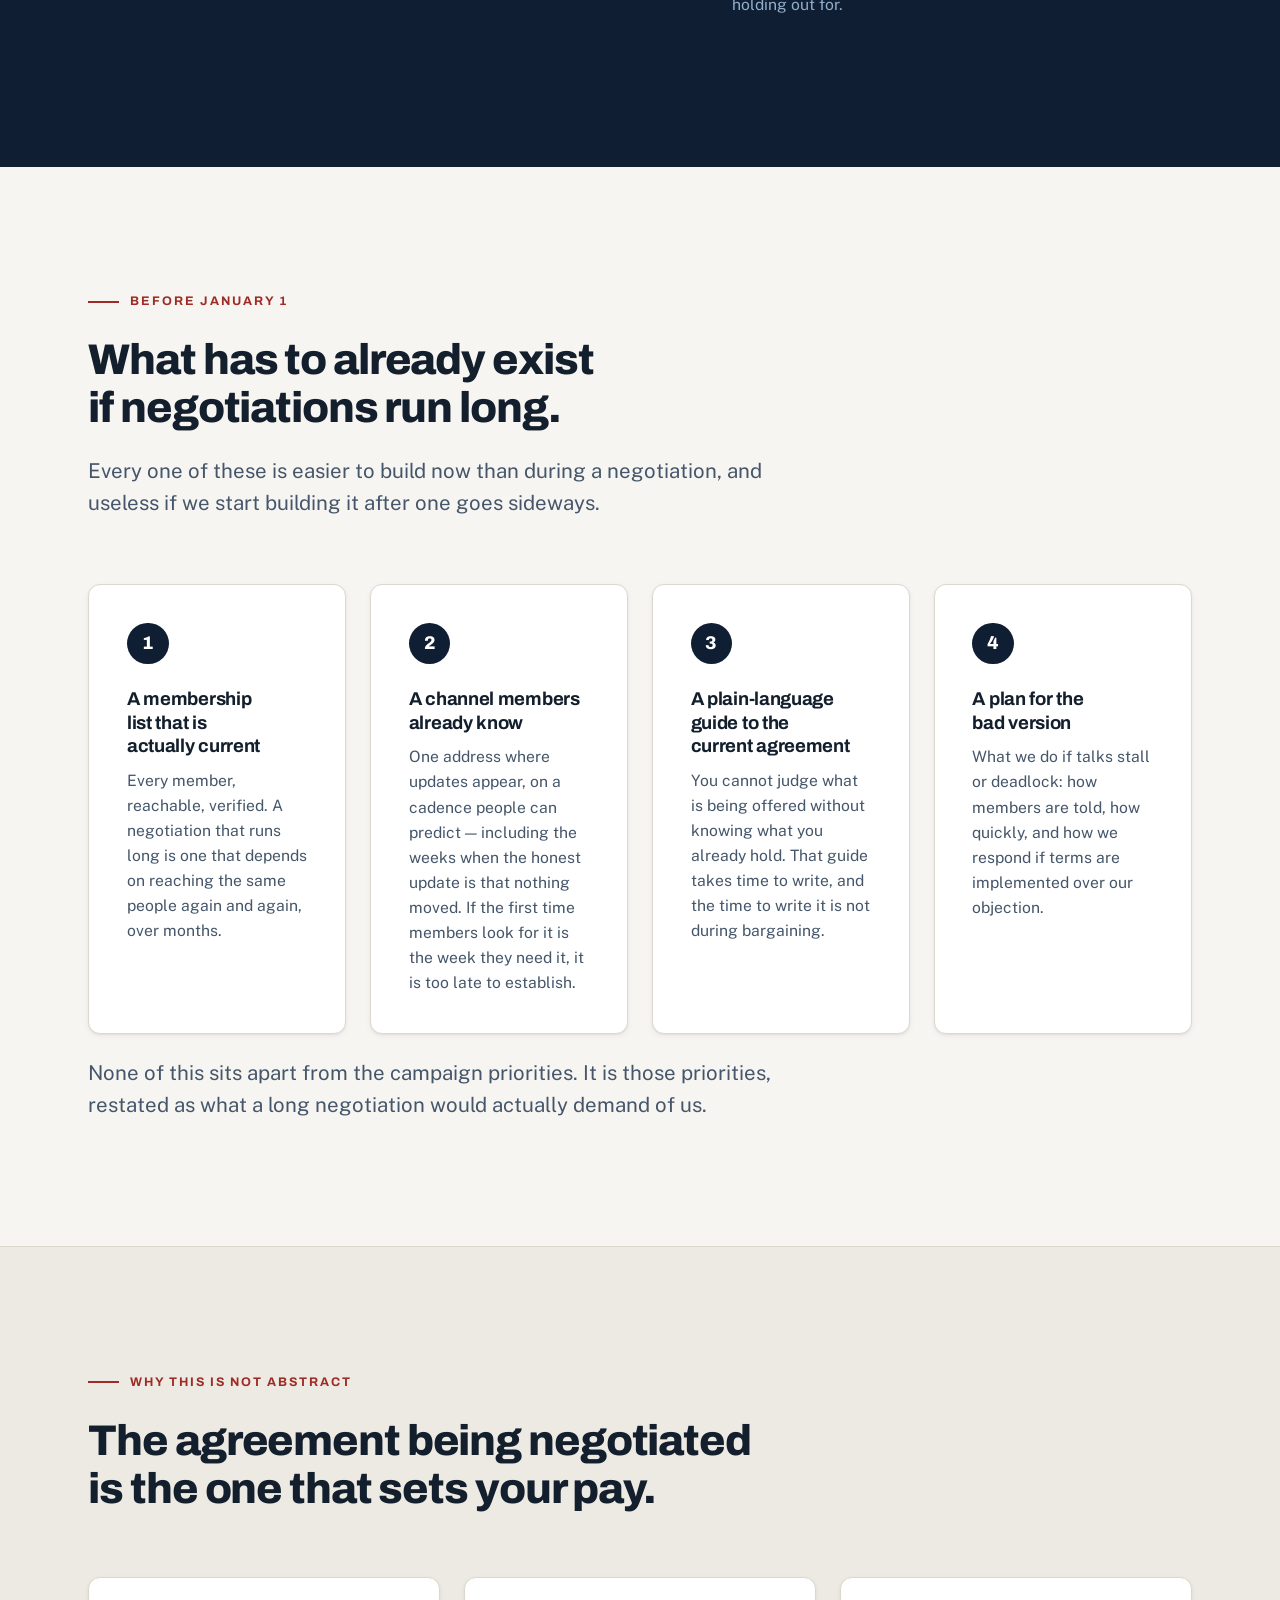
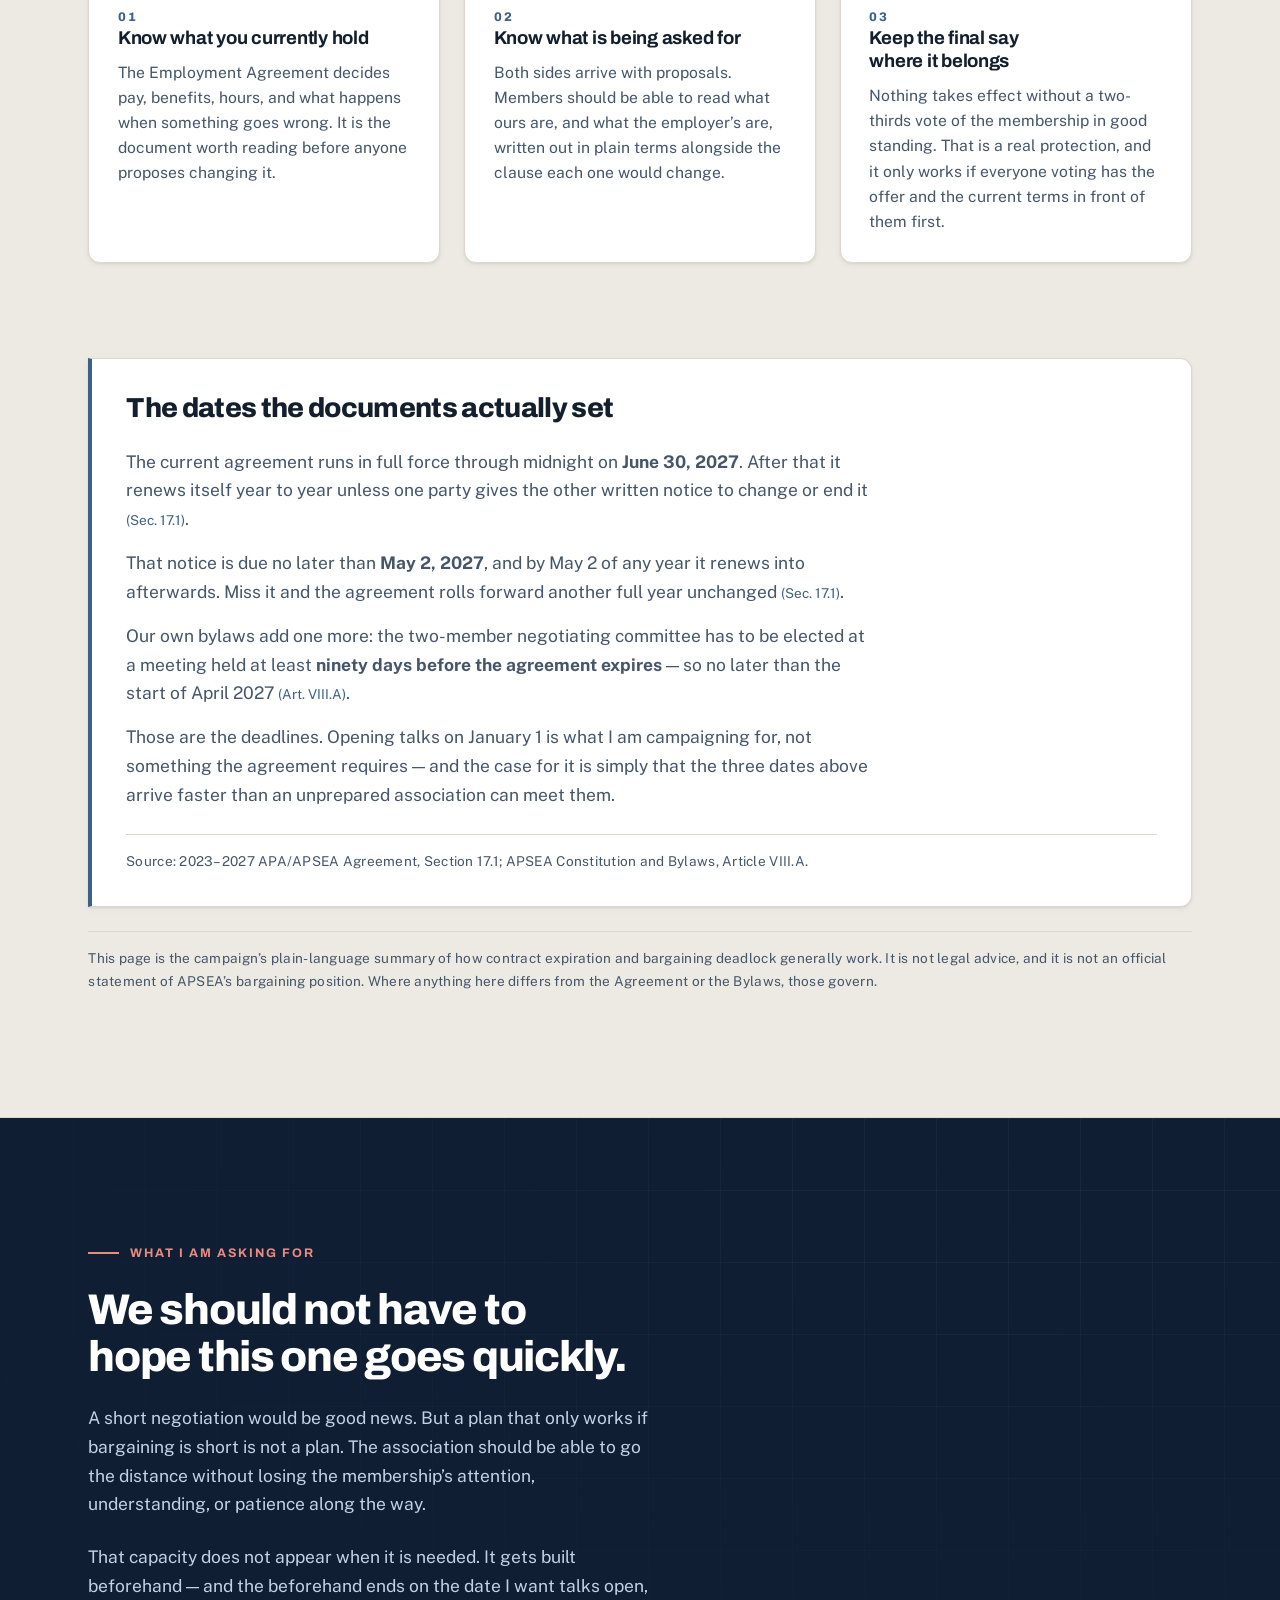
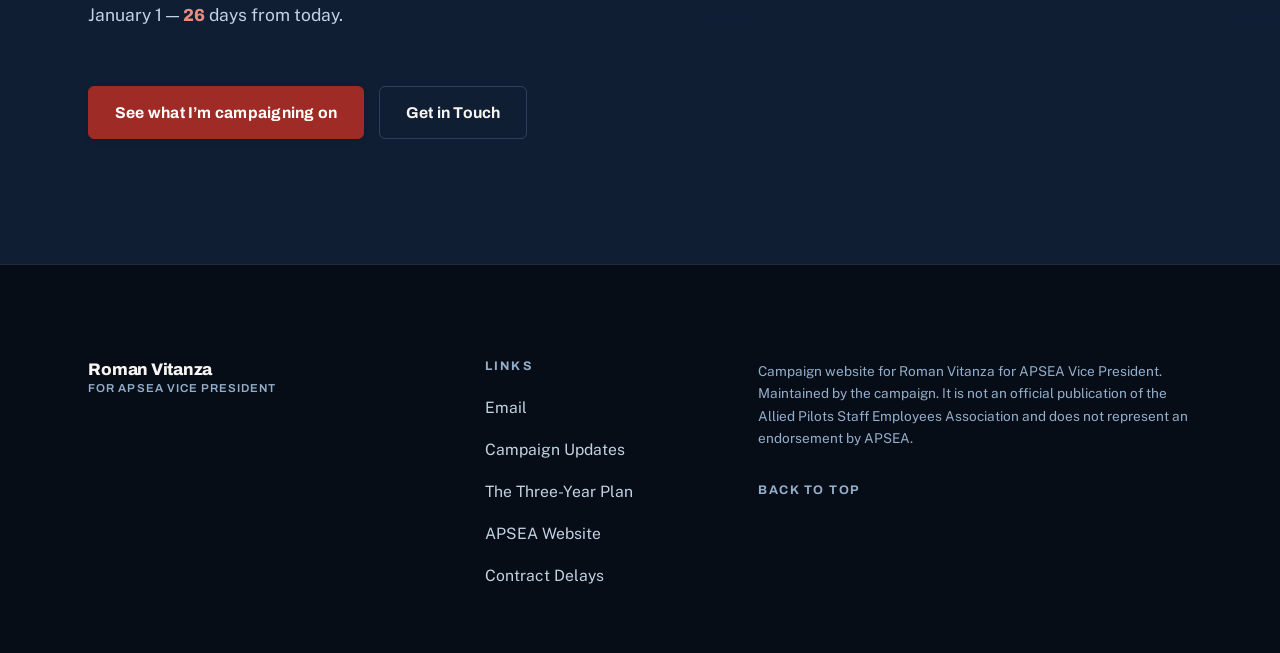
==== commit 76282b1a: "Audit site copy for tone and check every claim against the governing documents Cross-checked all fou" ====
--- a/contract-delays.html
+++ b/contract-delays.html
@@ -12,7 +12,7 @@
        domain ever moves, these four values and that file move with it.
        ============================================================ -->
   <title>Why a delayed contract costs us | Roman Vitanza for APSEA Vice President</title>
-  <meta name="description" content="When negotiations run past the expiration date, the old agreement holds, raises and benefit changes stall, and at a legal impasse the employer may implement its own final terms. What a delay costs APSEA members, and what has to be ready before January 1.">
+  <meta name="description" content="When negotiations run past the expiration date, the old agreement holds, raises and benefit changes stall, and at a legal impasse the employer may implement its own final terms. Ours renews for another year absent notice by May 2, 2027 — what a delay costs APSEA members, and what has to be ready first.">
   <link rel="canonical" href="https://romanforapsea.org/contract-delays.html">
 
   <!-- Open Graph / social preview -->
@@ -123,6 +123,16 @@
             clock. The old agreement holds, improvements wait, and if talks are declared deadlocked
             the employer gains the right to put its own final terms into effect. None of that
             requires anyone to act in bad faith. It is simply what happens when a contract is late.
+          </p>
+          <!-- Ours does not lapse into a gap: absent timely notice it renews for
+               a further year (Sec. 17.1). Stated here so nobody reads the
+               generic explainer above and assumes an automatic expiry. -->
+          <p class="hero__lede">
+            Ours carries one wrinkle worth knowing up front. It does not simply lapse &mdash; if
+            neither side gives written notice by <strong>May 2, 2027</strong>, it renews for another
+            full year on the terms we already have. The
+            <a href="#the-dates">dates further down this page</a> are the ones that decide which of
+            those happens.
           </p>
 
           <div class="hero__actions">
@@ -338,7 +348,8 @@
             <h3 class="foundation__title">Know what is being asked for</h3>
             <p class="foundation__copy">
               Both sides arrive with proposals. Members should be able to read what ours are, and
-              what the employer&rsquo;s are, in language that does not require a translator.
+              what the employer&rsquo;s are, written out in plain terms alongside the clause each
+              one would change.
             </p>
           </article>
 
@@ -347,16 +358,55 @@
             <h3 class="foundation__title">Keep the final say where it belongs</h3>
             <p class="foundation__copy">
               Nothing takes effect without a two-thirds vote of the membership in good standing.
-              That is a real protection, and it only works if the people voting understand what is
-              in front of them.
+              That is a real protection, and it only works if everyone voting has the offer and the
+              current terms in front of them first.
             </p>
           </article>
         </div>
+
+        <!-- ============================================================
+             THE DATES THAT ACTUALLY GOVERN
+             ------------------------------------------------------------
+             Every figure below is quoted from the governing documents, not
+             from the campaign. This box is what separates the campaign's
+             January 1 goal from the contract's own deadlines — keep the two
+             clearly apart, here and everywhere else on the site.
+             ============================================================ -->
+        <section class="factbox" id="the-dates" aria-labelledby="dates-heading" data-reveal>
+          <h3 class="factbox__title" id="dates-heading">The dates the documents actually set</h3>
+
+          <p class="factbox__copy">
+            The current agreement runs in full force through midnight on <strong>June 30,
+            2027</strong>. After that it renews itself year to year unless one party gives the other
+            written notice to change or end it <span class="ref">(Sec. 17.1)</span>.
+          </p>
+          <p class="factbox__copy">
+            That notice is due no later than <strong>May 2, 2027</strong>, and by May 2 of any year
+            it renews into afterwards. Miss it and the agreement rolls forward another full year
+            unchanged <span class="ref">(Sec. 17.1)</span>.
+          </p>
+          <p class="factbox__copy">
+            Our own bylaws add one more: the two-member negotiating committee has to be elected at a
+            meeting held at least <strong>ninety days before the agreement expires</strong> &mdash;
+            so no later than the start of April 2027 <span class="ref">(Art. VIII.A)</span>.
+          </p>
+          <p class="factbox__copy">
+            Those are the deadlines. Opening talks on January 1 is what I am campaigning for, not
+            something the agreement requires &mdash; and the case for it is simply that the three
+            dates above arrive faster than an unprepared association can meet them.
+          </p>
+
+          <p class="factbox__source">
+            Source: 2023&ndash;2027 APA/APSEA Agreement, Section 17.1; APSEA Constitution and
+            Bylaws, Article VIII.A.
+          </p>
+        </section>
 
         <p class="factbox__source" data-reveal>
           This page is the campaign&rsquo;s plain-language summary of how contract expiration and
           bargaining deadlock generally work. It is not legal advice, and it is not an official
-          statement of APSEA&rsquo;s bargaining position.
+          statement of APSEA&rsquo;s bargaining position. Where anything here differs from the
+          Agreement or the Bylaws, those govern.
         </p>
       </div>
     </section>
@@ -379,7 +429,7 @@
           </p>
           <p class="closing__copy">
             That capacity does not appear when it is needed. It gets built beforehand &mdash; and
-            the beforehand ends when negotiations open on
+            the beforehand ends on the date I want talks open,
             <span class="countdown-inline">
               January 1 &mdash;
               <strong data-countdown-days>&mdash;</strong>
--- a/style.css
+++ b/style.css
@@ -1619,6 +1619,92 @@
     outline: 3px solid var(--focus-ring);
     outline-offset: 3px;
   }
+}
+
+
+/* --- Affiliations (membership logo grid) -------------------------------
+   Flex rather than grid, so a final short row centres under the full ones
+   instead of hanging off the left edge. The set has grown twice already;
+   this way the layout stays right at any count without the column maths
+   having to be redone each time. */
+.orgs {
+  margin-top: var(--space-2xl);
+  text-align: center;
+}
+
+.orgs::before {
+  content: "";
+  display: block;
+  width: 2.75rem;
+  height: 3px;
+  margin: 0 auto var(--space-md);
+  background: var(--c-accent);
+}
+
+.orgs__label {
+  margin: 0 0 var(--space-lg);
+  font-family: var(--font-display);
+  font-size: var(--fs-eyebrow);
+  font-weight: 700;
+  letter-spacing: 0.17em;
+  text-transform: uppercase;
+  color: var(--c-steel-500);
+}
+
+.orgs__grid {
+  display: flex;
+  flex-wrap: wrap;
+  justify-content: center;
+  gap: var(--space-sm);
+  margin: 0;
+  padding: 0;
+  list-style: none;
+}
+
+.org {
+  /* Two up by default; the basis subtracts the single gap in the row. */
+  flex: 0 0 calc((100% - var(--space-sm)) / 2);
+  display: flex;
+  flex-direction: column;
+  align-items: center;
+  gap: var(--space-xs);
+  padding: var(--space-md) var(--space-sm);
+  border: 1px solid var(--c-paper-line);
+  border-radius: var(--radius);
+  background: #fff;
+}
+
+@media (min-width: 52rem) {
+  /* Five up: four gaps to subtract. */
+  .org { flex-basis: calc((100% - 4 * var(--space-sm)) / 5); }
+}
+
+/* Fixed box with contain: the marks range from a wide wordmark to a
+   square seal, and a shared height is what keeps the row aligned. */
+.org__mark {
+  width: 100%;
+  height: 4.5rem;
+  object-fit: contain;
+  object-position: center;
+}
+
+.org__name {
+  font-family: var(--font-display);
+  font-size: var(--fs-micro);
+  font-weight: 700;
+  line-height: 1.3;
+  letter-spacing: 0.01em;
+  color: var(--c-ink);
+  text-wrap: balance;
+}
+
+.orgs__note {
+  max-width: 34rem;
+  margin: var(--space-md) auto 0;
+  font-size: var(--fs-micro);
+  line-height: 1.5;
+  color: var(--c-ink-faint);
+  text-wrap: pretty;
 }
 
 
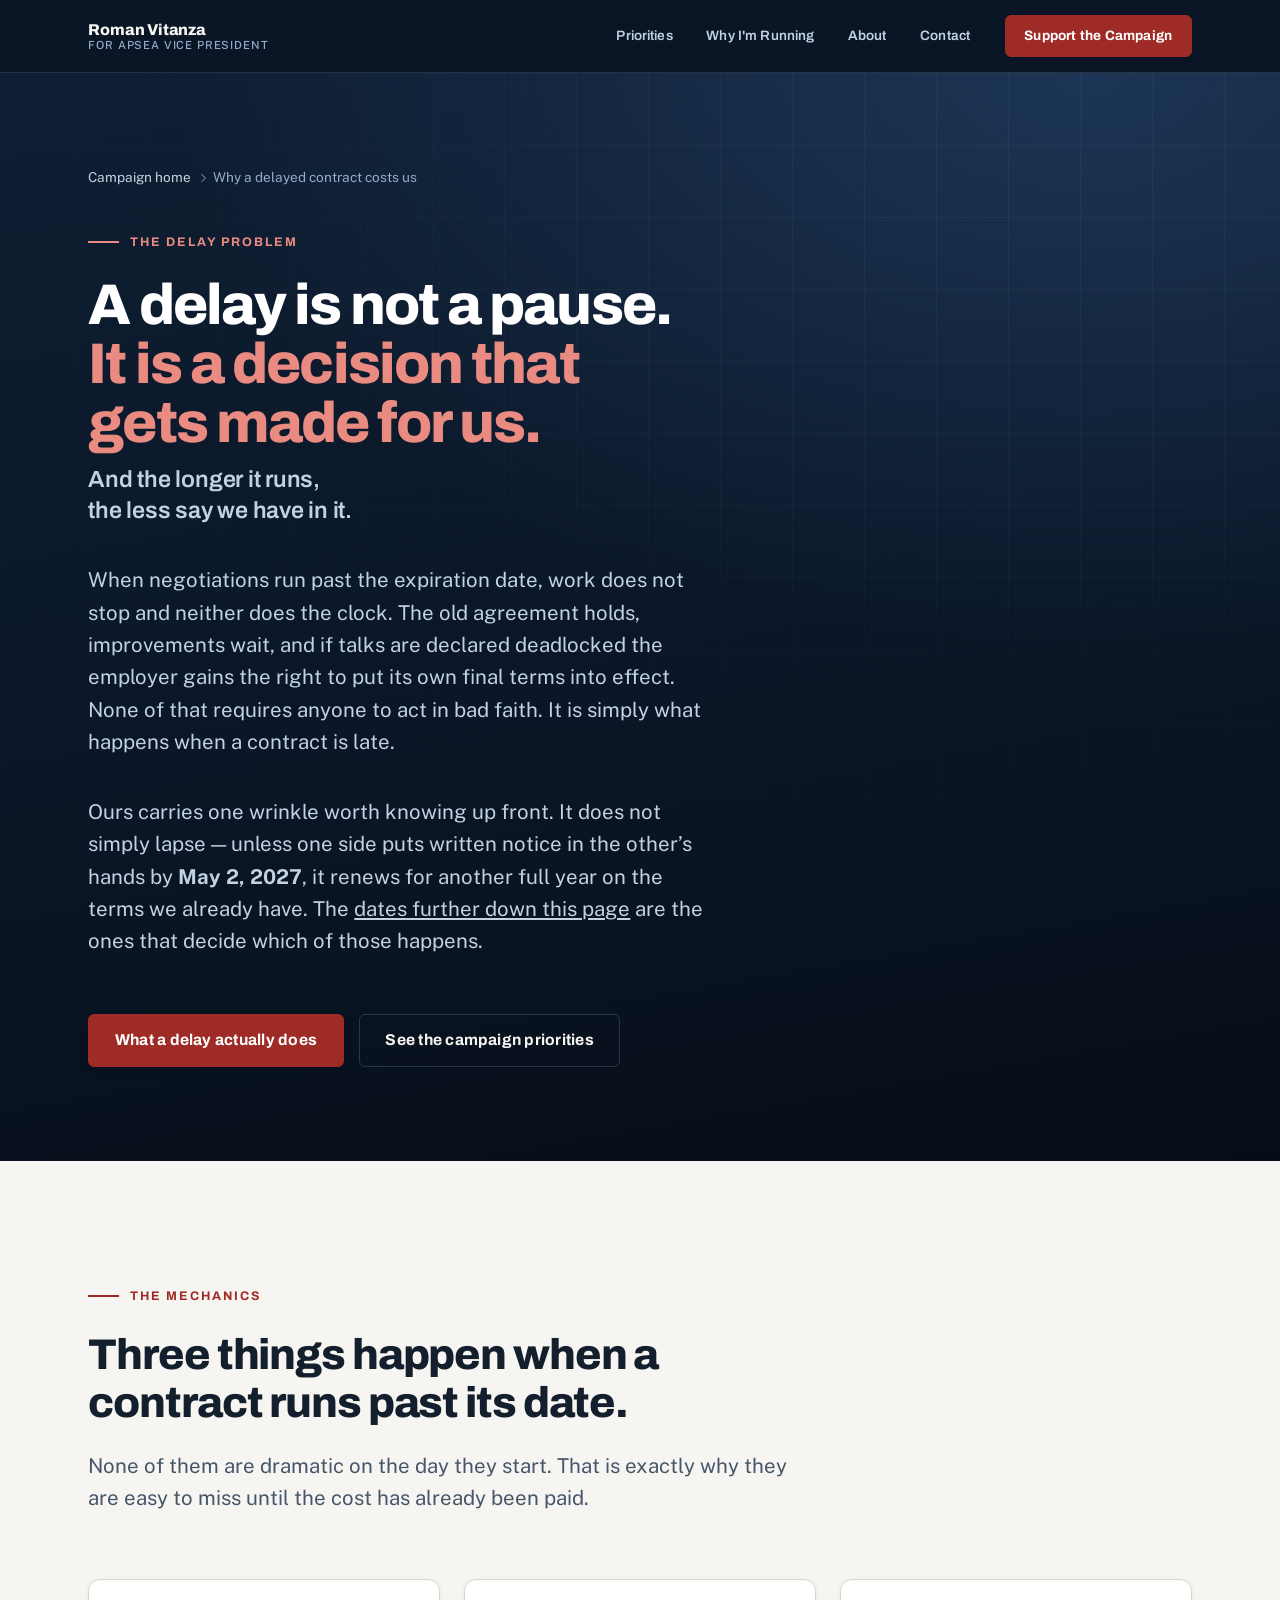
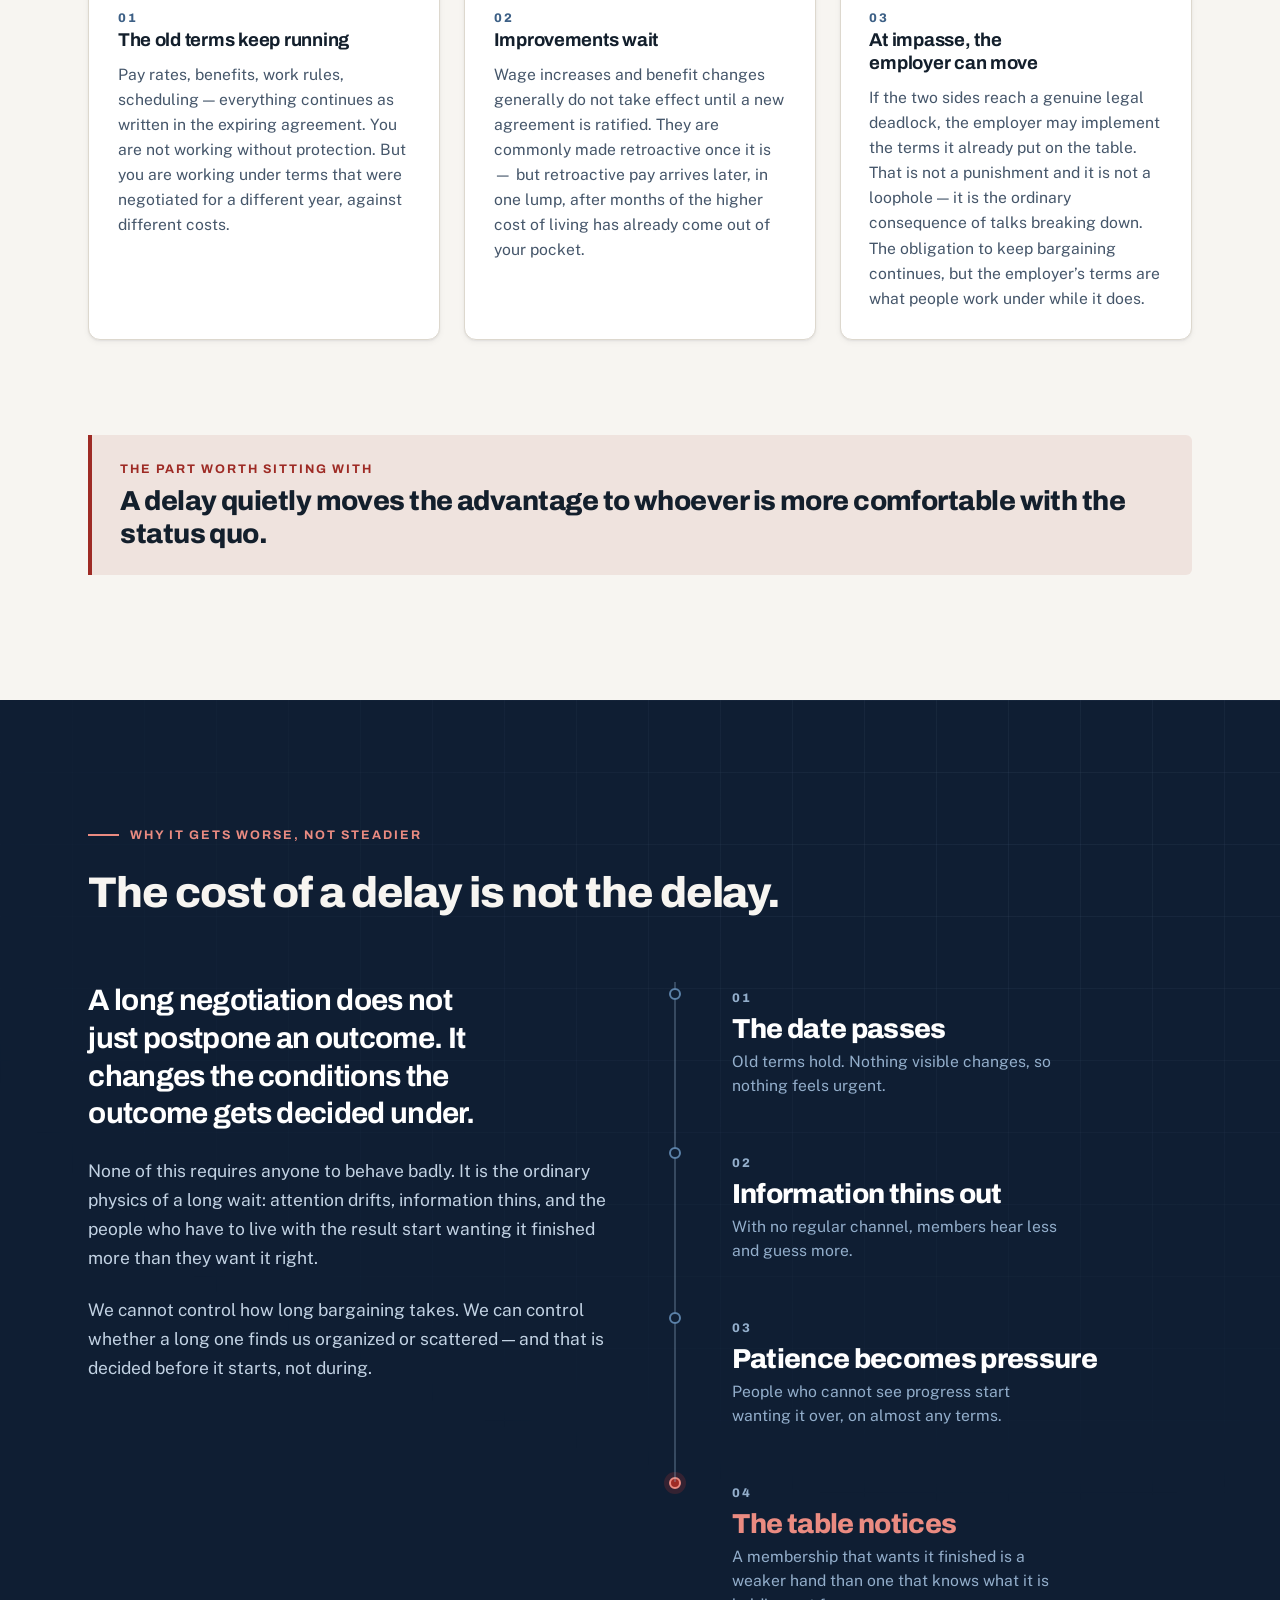
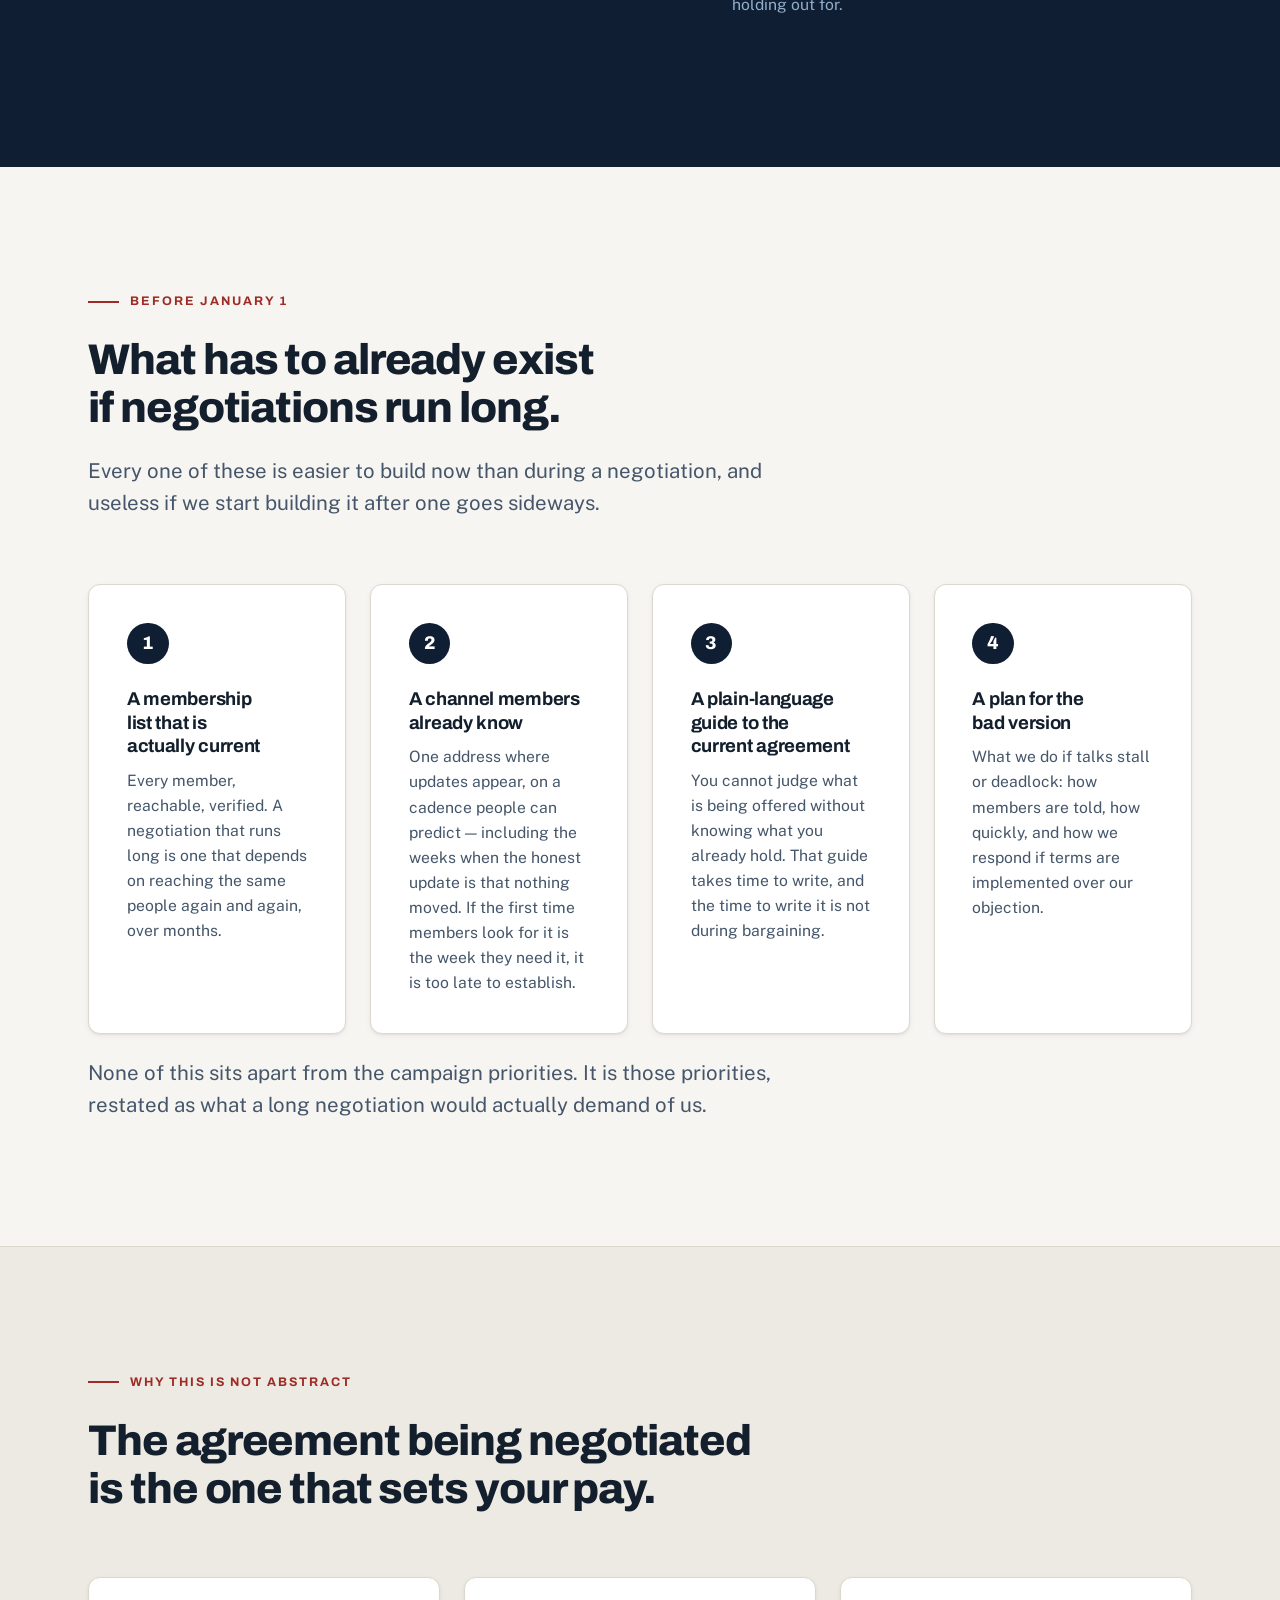
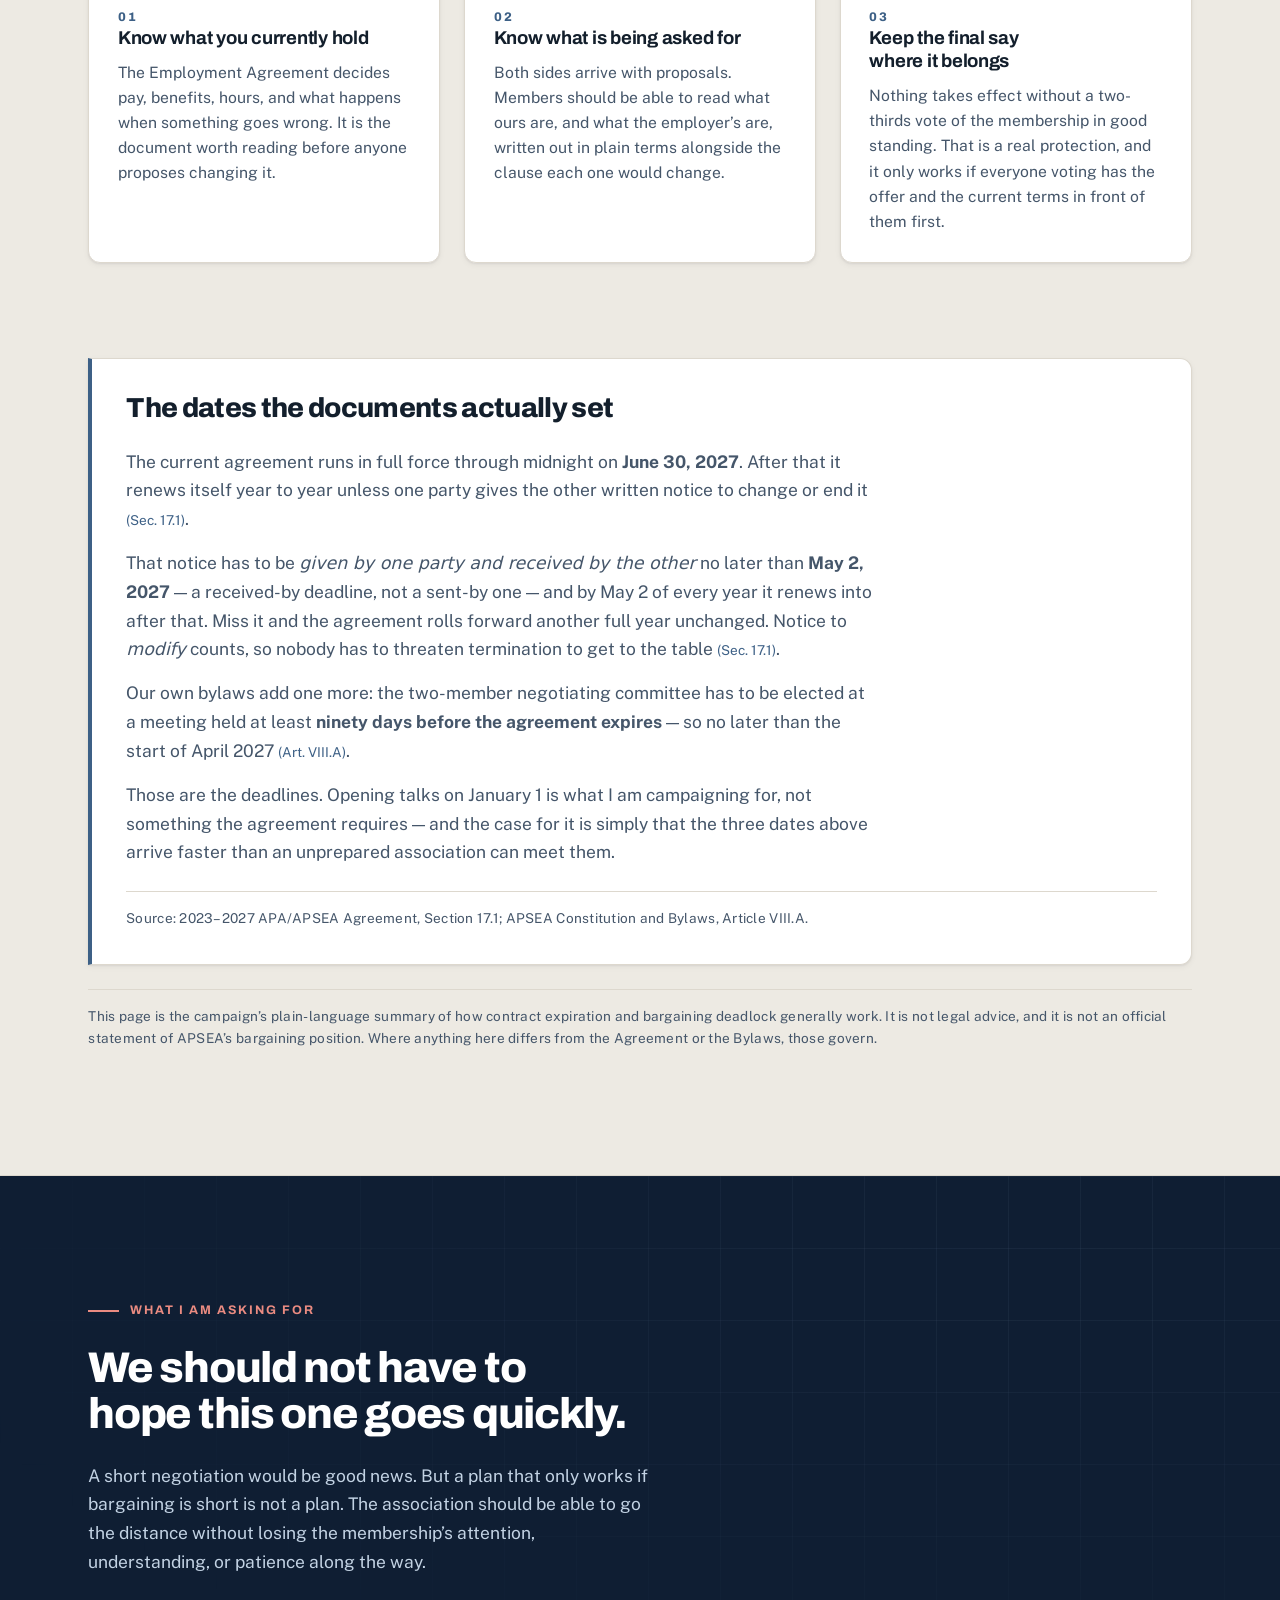
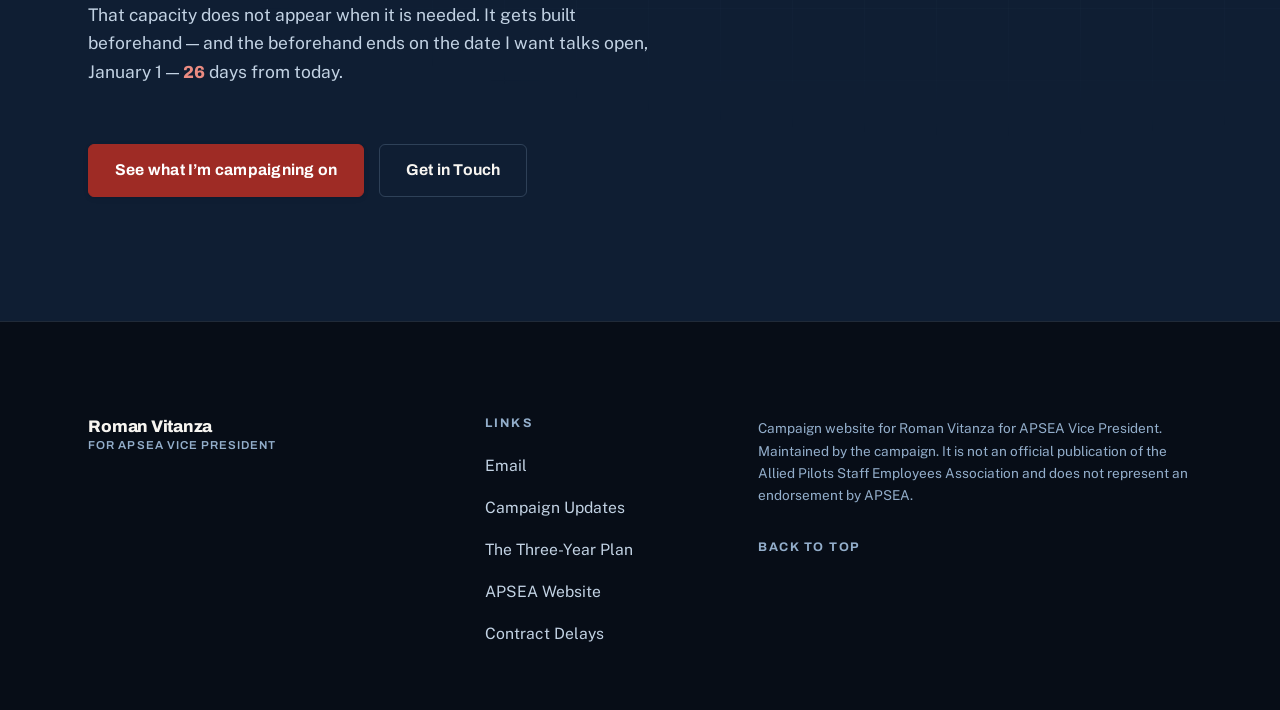
==== commit a8f1ed9f: "Match the notice wording to the clause in Sec. 17.1 Sec. 17.1 requires notice be "given by one party" ====
--- a/contract-delays.html
+++ b/contract-delays.html
@@ -128,9 +128,9 @@
                a further year (Sec. 17.1). Stated here so nobody reads the
                generic explainer above and assumes an automatic expiry. -->
           <p class="hero__lede">
-            Ours carries one wrinkle worth knowing up front. It does not simply lapse &mdash; if
-            neither side gives written notice by <strong>May 2, 2027</strong>, it renews for another
-            full year on the terms we already have. The
+            Ours carries one wrinkle worth knowing up front. It does not simply lapse &mdash; unless
+            one side puts written notice in the other&rsquo;s hands by <strong>May 2, 2027</strong>,
+            it renews for another full year on the terms we already have. The
             <a href="#the-dates">dates further down this page</a> are the ones that decide which of
             those happens.
           </p>
@@ -381,9 +381,12 @@
             written notice to change or end it <span class="ref">(Sec. 17.1)</span>.
           </p>
           <p class="factbox__copy">
-            That notice is due no later than <strong>May 2, 2027</strong>, and by May 2 of any year
-            it renews into afterwards. Miss it and the agreement rolls forward another full year
-            unchanged <span class="ref">(Sec. 17.1)</span>.
+            That notice has to be <em>given by one party and received by the other</em> no later
+            than <strong>May 2, 2027</strong> &mdash; a received-by deadline, not a sent-by one
+            &mdash; and by May 2 of every year it renews into after that. Miss it and the agreement
+            rolls forward another full year unchanged. Notice to <em>modify</em> counts, so nobody
+            has to threaten termination to get to the table
+            <span class="ref">(Sec. 17.1)</span>.
           </p>
           <p class="factbox__copy">
             Our own bylaws add one more: the two-member negotiating committee has to be elected at a
